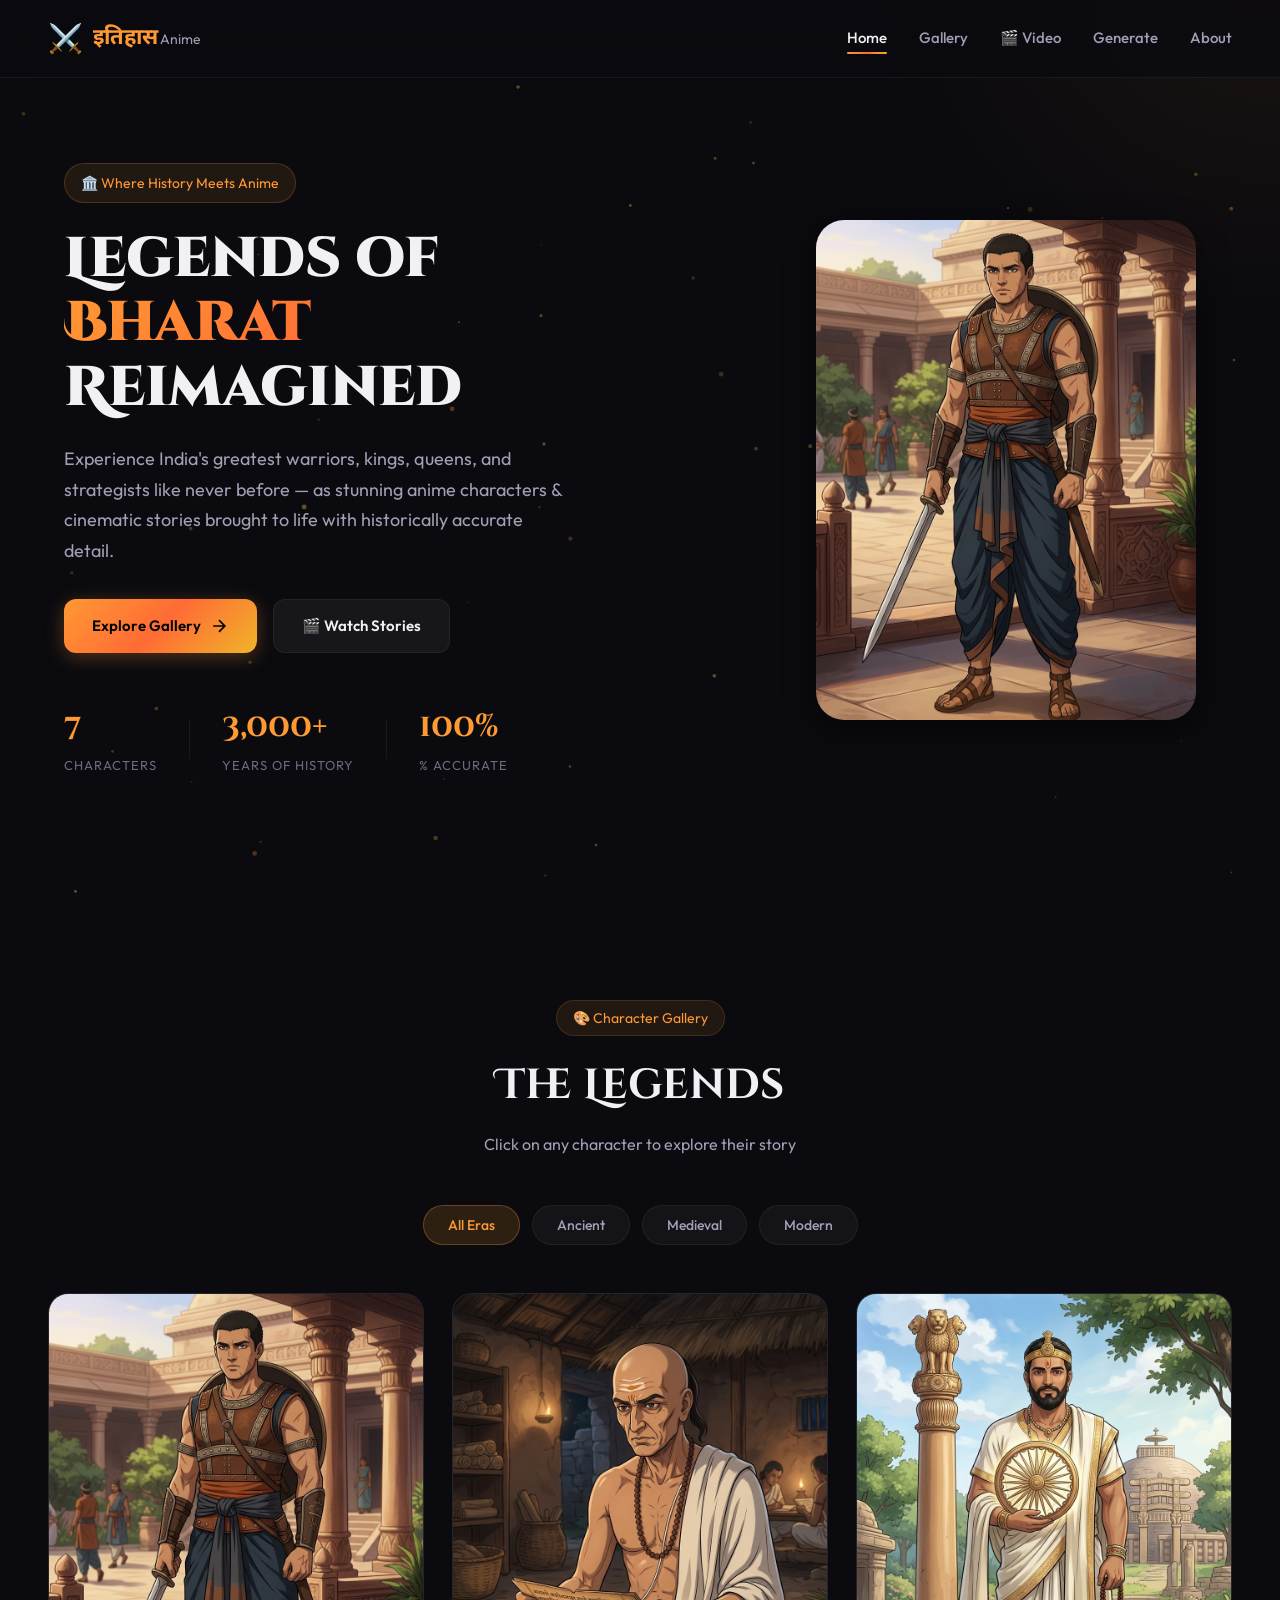
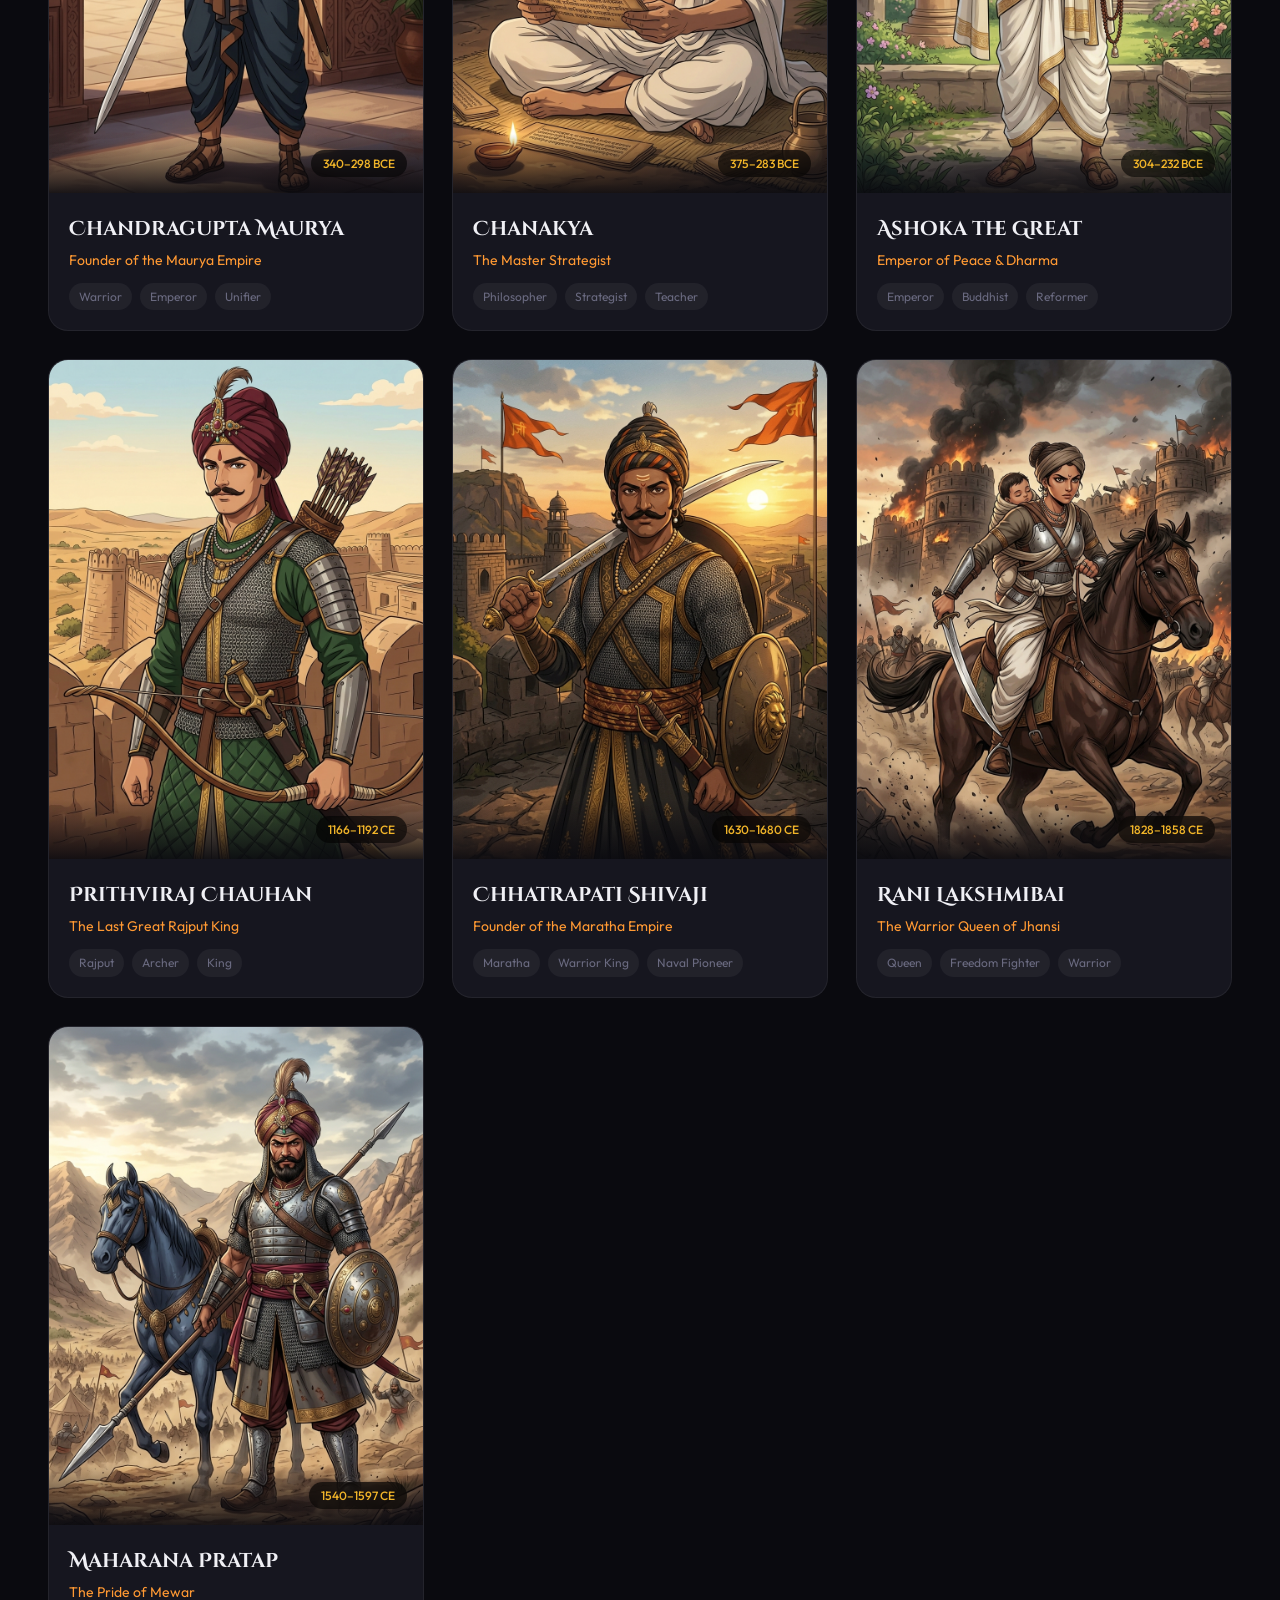
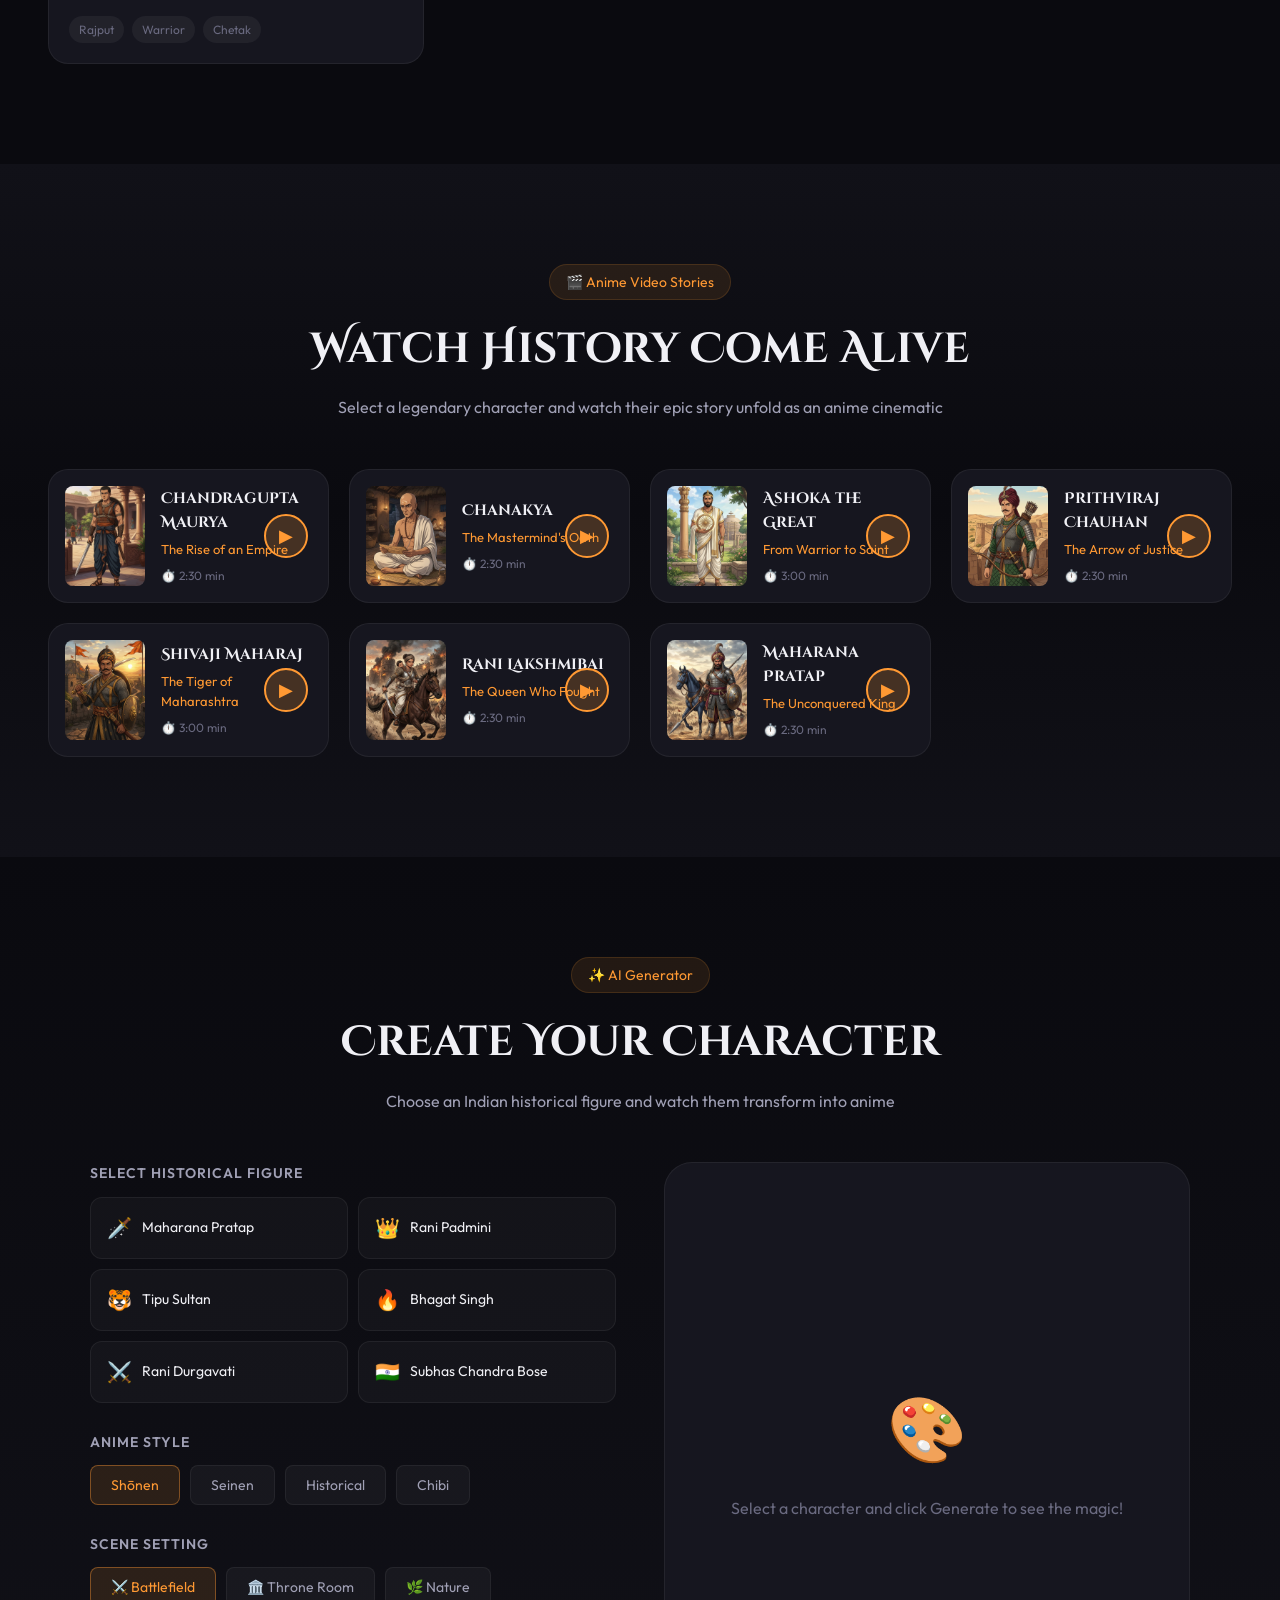
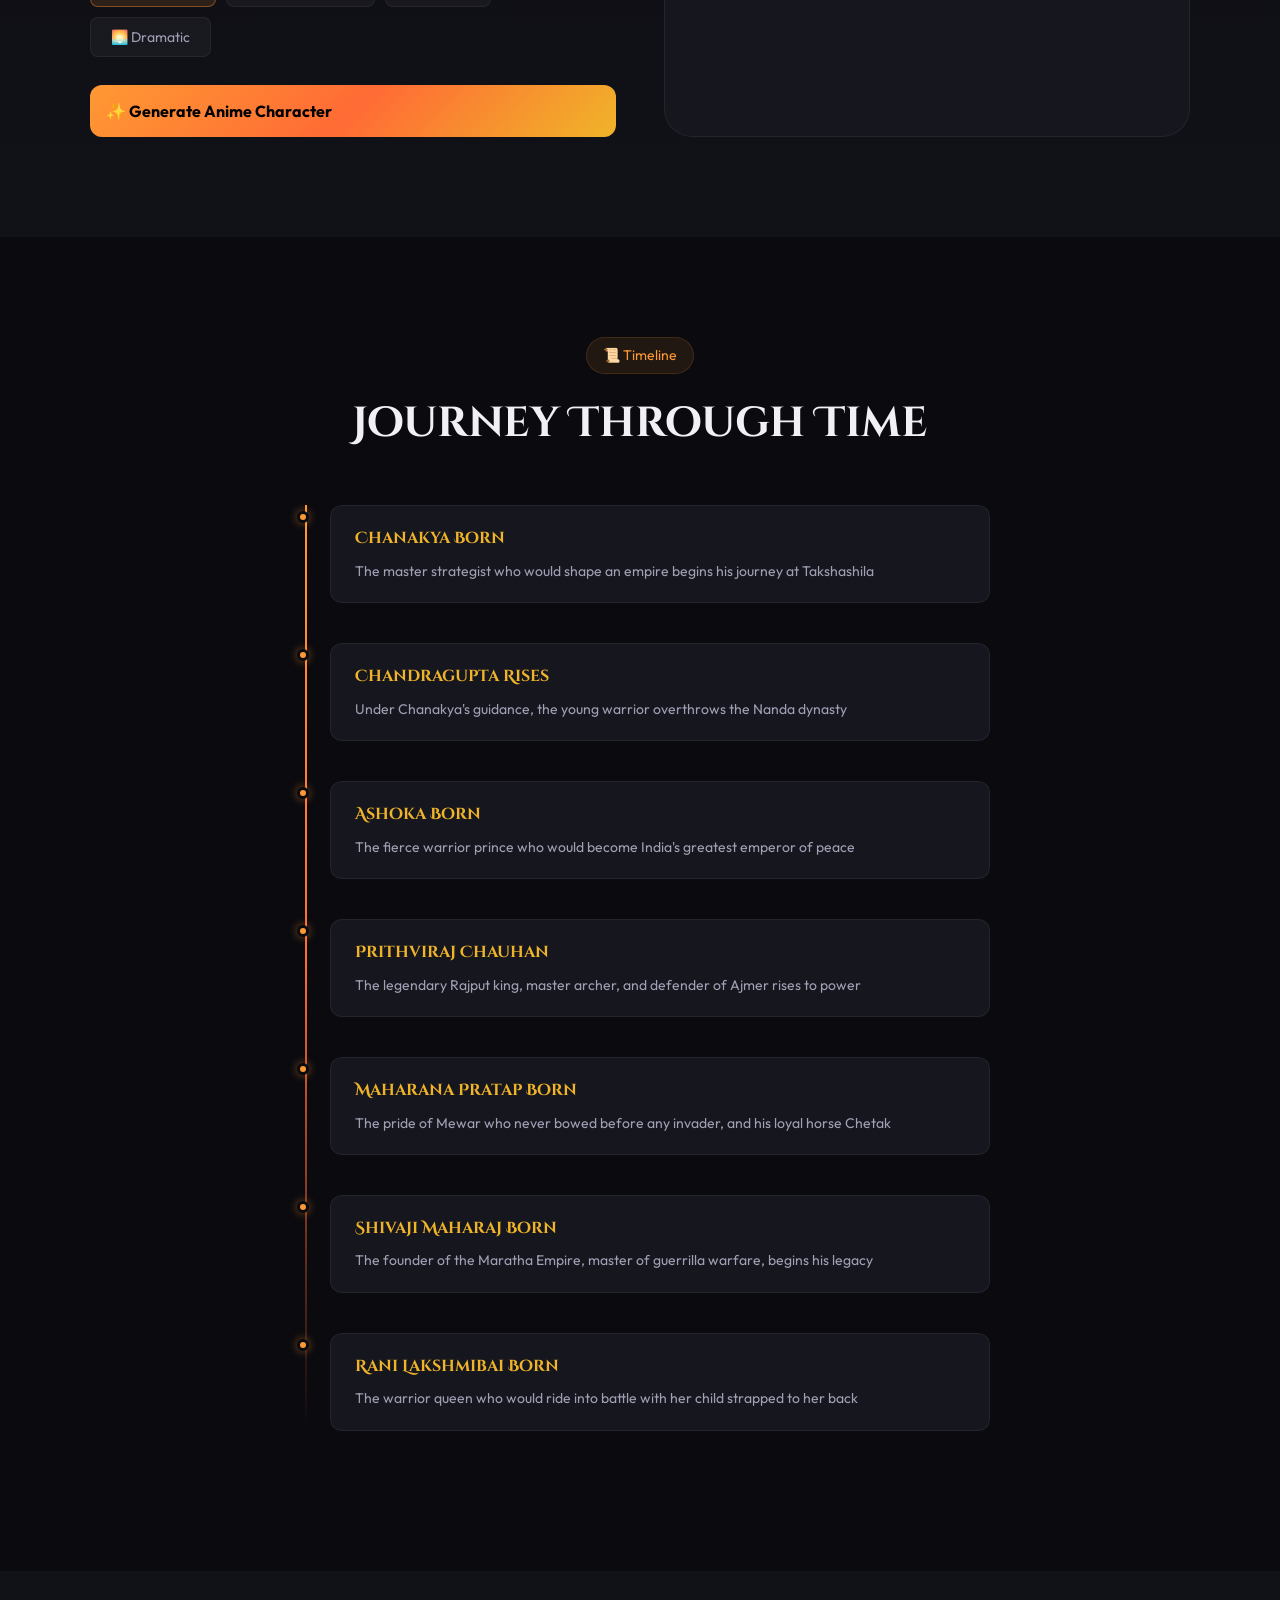
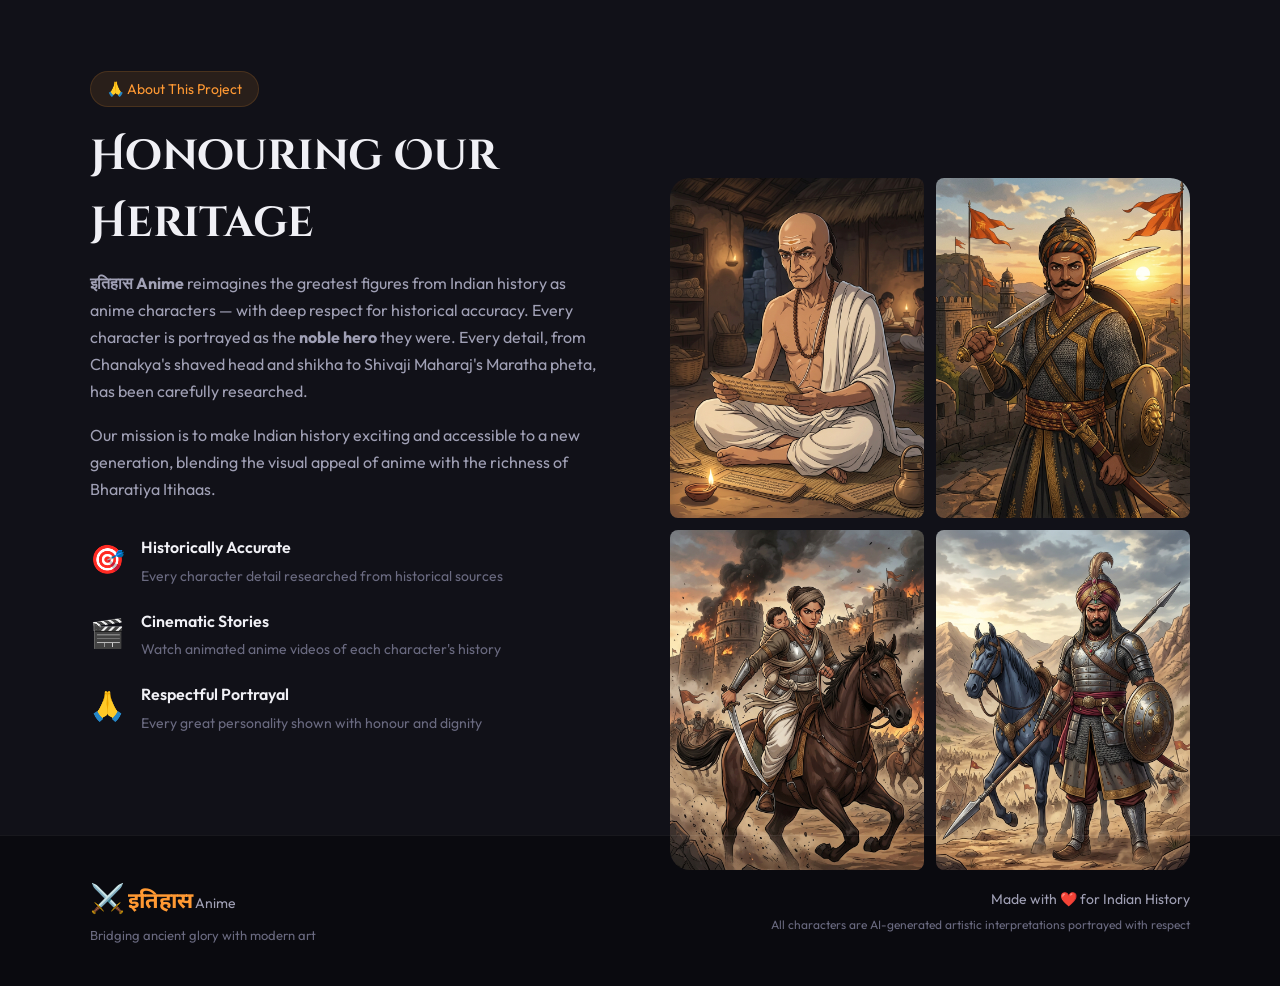
==== index.html @ 7d112cf8 "Initial commit: Itihaas Anime - Indian History Characters in Anime Style with Video Stories" ====
<!DOCTYPE html>
<html lang="en">
<head>
    <meta charset="UTF-8">
    <meta name="viewport" content="width=device-width, initial-scale=1.0">
    <title>इतिहास Anime — Indian History Characters in Anime Style</title>
    <link rel="preconnect" href="https://fonts.googleapis.com">
    <link rel="preconnect" href="https://fonts.gstatic.com" crossorigin>
    <link href="https://fonts.googleapis.com/css2?family=Cinzel+Decorative:wght@400;700;900&family=Outfit:wght@300;400;500;600;700&family=Noto+Sans+Devanagari:wght@400;700&display=swap" rel="stylesheet">
    <link rel="stylesheet" href="styles.css">
</head>
<body>
    <!-- Particle Canvas Background -->
    <canvas id="particles"></canvas>

    <!-- Navigation -->
    <nav class="navbar">
        <div class="nav-brand">
            <span class="brand-icon">⚔️</span>
            <span class="brand-text">इतिहास<span class="brand-sub">Anime</span></span>
        </div>
        <div class="nav-links">
            <a href="#home" class="nav-link active">Home</a>
            <a href="#gallery" class="nav-link">Gallery</a>
            <a href="#video" class="nav-link">🎬 Video</a>
            <a href="#generate" class="nav-link">Generate</a>
            <a href="#about" class="nav-link">About</a>
        </div>
        <button class="nav-toggle" aria-label="Toggle menu">
            <span></span><span></span><span></span>
        </button>
    </nav>

    <!-- Hero Section -->
    <section id="home" class="hero">
        <div class="hero-content">
            <div class="hero-badge">🏛️ Where History Meets Anime</div>
            <h1 class="hero-title">
                <span class="title-line">Legends of</span>
                <span class="title-line gradient-text">Bharat</span>
                <span class="title-line">Reimagined</span>
            </h1>
            <p class="hero-desc">
                Experience India's greatest warriors, kings, queens, and strategists 
                like never before — as stunning anime characters & cinematic stories 
                brought to life with historically accurate detail.
            </p>
            <div class="hero-actions">
                <a href="#gallery" class="btn btn-primary">
                    <span>Explore Gallery</span>
                    <svg width="20" height="20" viewBox="0 0 24 24" fill="none" stroke="currentColor" stroke-width="2"><path d="M5 12h14M12 5l7 7-7 7"/></svg>
                </a>
                <a href="#video" class="btn btn-secondary">
                    <span>🎬 Watch Stories</span>
                </a>
            </div>
            <div class="hero-stats">
                <div class="stat">
                    <span class="stat-num" data-target="7">0</span>
                    <span class="stat-label">Characters</span>
                </div>
                <div class="stat-divider"></div>
                <div class="stat">
                    <span class="stat-num" data-target="3000">0</span>
                    <span class="stat-label">Years of History</span>
                </div>
                <div class="stat-divider"></div>
                <div class="stat">
                    <span class="stat-num" data-target="100">0</span>
                    <span class="stat-label">% Accurate</span>
                </div>
            </div>
        </div>
        <div class="hero-visual">
            <div class="hero-carousel">
                <div class="carousel-track">
                    <img src="images/chandragupta_maurya.jpg" alt="Chandragupta Maurya" class="carousel-img active">
                    <img src="images/rani_lakshmibai.jpg" alt="Rani Lakshmibai" class="carousel-img">
                    <img src="images/shivaji_maharaj.jpg" alt="Shivaji Maharaj" class="carousel-img">
                    <img src="images/maharana_pratap.jpg" alt="Maharana Pratap" class="carousel-img">
                </div>
                <div class="carousel-glow"></div>
            </div>
        </div>
    </section>

    <!-- Gallery Section -->
    <section id="gallery" class="gallery">
        <div class="section-header">
            <span class="section-tag">🎨 Character Gallery</span>
            <h2 class="section-title">The Legends</h2>
            <p class="section-desc">Click on any character to explore their story</p>
        </div>

        <div class="filter-bar">
            <button class="filter-btn active" data-filter="all">All Eras</button>
            <button class="filter-btn" data-filter="ancient">Ancient</button>
            <button class="filter-btn" data-filter="medieval">Medieval</button>
            <button class="filter-btn" data-filter="modern">Modern</button>
        </div>

        <div class="gallery-grid">
            <div class="card" data-era="ancient" data-character="chandragupta">
                <div class="card-image">
                    <img src="images/chandragupta_maurya.jpg" alt="Chandragupta Maurya" loading="lazy">
                    <div class="card-overlay"><span class="card-era-badge">340–298 BCE</span></div>
                </div>
                <div class="card-body">
                    <h3 class="card-name">Chandragupta Maurya</h3>
                    <p class="card-title-role">Founder of the Maurya Empire</p>
                    <div class="card-tags"><span class="tag">Warrior</span><span class="tag">Emperor</span><span class="tag">Unifier</span></div>
                </div>
            </div>

            <div class="card" data-era="ancient" data-character="chanakya">
                <div class="card-image">
                    <img src="images/chanakya.jpg" alt="Chanakya" loading="lazy">
                    <div class="card-overlay"><span class="card-era-badge">375–283 BCE</span></div>
                </div>
                <div class="card-body">
                    <h3 class="card-name">Chanakya</h3>
                    <p class="card-title-role">The Master Strategist</p>
                    <div class="card-tags"><span class="tag">Philosopher</span><span class="tag">Strategist</span><span class="tag">Teacher</span></div>
                </div>
            </div>

            <div class="card" data-era="ancient" data-character="ashoka">
                <div class="card-image">
                    <img src="images/ashoka_the_great.jpg" alt="Ashoka the Great" loading="lazy">
                    <div class="card-overlay"><span class="card-era-badge">304–232 BCE</span></div>
                </div>
                <div class="card-body">
                    <h3 class="card-name">Ashoka the Great</h3>
                    <p class="card-title-role">Emperor of Peace & Dharma</p>
                    <div class="card-tags"><span class="tag">Emperor</span><span class="tag">Buddhist</span><span class="tag">Reformer</span></div>
                </div>
            </div>

            <div class="card" data-era="medieval" data-character="prithviraj">
                <div class="card-image">
                    <img src="images/prithviraj_chauhan.jpg" alt="Prithviraj Chauhan" loading="lazy">
                    <div class="card-overlay"><span class="card-era-badge">1166–1192 CE</span></div>
                </div>
                <div class="card-body">
                    <h3 class="card-name">Prithviraj Chauhan</h3>
                    <p class="card-title-role">The Last Great Rajput King</p>
                    <div class="card-tags"><span class="tag">Rajput</span><span class="tag">Archer</span><span class="tag">King</span></div>
                </div>
            </div>

            <div class="card" data-era="medieval" data-character="shivaji">
                <div class="card-image">
                    <img src="images/shivaji_maharaj.jpg" alt="Shivaji Maharaj" loading="lazy">
                    <div class="card-overlay"><span class="card-era-badge">1630–1680 CE</span></div>
                </div>
                <div class="card-body">
                    <h3 class="card-name">Chhatrapati Shivaji</h3>
                    <p class="card-title-role">Founder of the Maratha Empire</p>
                    <div class="card-tags"><span class="tag">Maratha</span><span class="tag">Warrior King</span><span class="tag">Naval Pioneer</span></div>
                </div>
            </div>

            <div class="card" data-era="modern" data-character="lakshmibai">
                <div class="card-image">
                    <img src="images/rani_lakshmibai.jpg" alt="Rani Lakshmibai" loading="lazy">
                    <div class="card-overlay"><span class="card-era-badge">1828–1858 CE</span></div>
                </div>
                <div class="card-body">
                    <h3 class="card-name">Rani Lakshmibai</h3>
                    <p class="card-title-role">The Warrior Queen of Jhansi</p>
                    <div class="card-tags"><span class="tag">Queen</span><span class="tag">Freedom Fighter</span><span class="tag">Warrior</span></div>
                </div>
            </div>

            <div class="card" data-era="medieval" data-character="maharana_pratap">
                <div class="card-image">
                    <img src="images/maharana_pratap.jpg" alt="Maharana Pratap" loading="lazy">
                    <div class="card-overlay"><span class="card-era-badge">1540–1597 CE</span></div>
                </div>
                <div class="card-body">
                    <h3 class="card-name">Maharana Pratap</h3>
                    <p class="card-title-role">The Pride of Mewar</p>
                    <div class="card-tags"><span class="tag">Rajput</span><span class="tag">Warrior</span><span class="tag">Chetak</span></div>
                </div>
            </div>
        </div>
    </section>

    <!-- Character Detail Modal -->
    <div class="modal" id="characterModal">
        <div class="modal-backdrop"></div>
        <div class="modal-content">
            <button class="modal-close">&times;</button>
            <div class="modal-grid">
                <div class="modal-image"><img id="modalImg" src="" alt=""></div>
                <div class="modal-info">
                    <span class="modal-era" id="modalEra"></span>
                    <h2 class="modal-name" id="modalName"></h2>
                    <p class="modal-role" id="modalRole"></p>
                    <div class="modal-divider"></div>
                    <p class="modal-bio" id="modalBio"></p>
                    <div class="modal-stats-grid" id="modalStats"></div>
                    <div class="modal-quote" id="modalQuote"></div>
                    <button class="btn btn-primary btn-watch-story" style="margin-top:16px;" onclick="playStoryFromModal()">
                        🎬 Watch Anime Story
                    </button>
                </div>
            </div>
        </div>
    </div>

    <!-- ===== ANIME VIDEO STORY SECTION ===== -->
    <section id="video" class="video-section">
        <div class="section-header">
            <span class="section-tag">🎬 Anime Video Stories</span>
            <h2 class="section-title">Watch History Come Alive</h2>
            <p class="section-desc">Select a legendary character and watch their epic story unfold as an anime cinematic</p>
        </div>

        <div class="video-container">
            <!-- Character Selection for Video -->
            <div class="video-selector" id="videoSelector">
                <div class="video-char-grid">
                    <div class="video-char-card" data-video="chandragupta">
                        <img src="images/chandragupta_maurya.jpg" alt="">
                        <div class="video-char-info">
                            <h4>Chandragupta Maurya</h4>
                            <p>The Rise of an Empire</p>
                            <span class="video-duration">⏱️ 2:30 min</span>
                        </div>
                        <div class="play-overlay">▶</div>
                    </div>
                    <div class="video-char-card" data-video="chanakya">
                        <img src="images/chanakya.jpg" alt="">
                        <div class="video-char-info">
                            <h4>Chanakya</h4>
                            <p>The Mastermind's Oath</p>
                            <span class="video-duration">⏱️ 2:30 min</span>
                        </div>
                        <div class="play-overlay">▶</div>
                    </div>
                    <div class="video-char-card" data-video="ashoka">
                        <img src="images/ashoka_the_great.jpg" alt="">
                        <div class="video-char-info">
                            <h4>Ashoka the Great</h4>
                            <p>From Warrior to Saint</p>
                            <span class="video-duration">⏱️ 3:00 min</span>
                        </div>
                        <div class="play-overlay">▶</div>
                    </div>
                    <div class="video-char-card" data-video="prithviraj">
                        <img src="images/prithviraj_chauhan.jpg" alt="">
                        <div class="video-char-info">
                            <h4>Prithviraj Chauhan</h4>
                            <p>The Arrow of Justice</p>
                            <span class="video-duration">⏱️ 2:30 min</span>
                        </div>
                        <div class="play-overlay">▶</div>
                    </div>
                    <div class="video-char-card" data-video="shivaji">
                        <img src="images/shivaji_maharaj.jpg" alt="">
                        <div class="video-char-info">
                            <h4>Shivaji Maharaj</h4>
                            <p>The Tiger of Maharashtra</p>
                            <span class="video-duration">⏱️ 3:00 min</span>
                        </div>
                        <div class="play-overlay">▶</div>
                    </div>
                    <div class="video-char-card" data-video="lakshmibai">
                        <img src="images/rani_lakshmibai.jpg" alt="">
                        <div class="video-char-info">
                            <h4>Rani Lakshmibai</h4>
                            <p>The Queen Who Fought</p>
                            <span class="video-duration">⏱️ 2:30 min</span>
                        </div>
                        <div class="play-overlay">▶</div>
                    </div>
                    <div class="video-char-card" data-video="maharana_pratap">
                        <img src="images/maharana_pratap.jpg" alt="">
                        <div class="video-char-info">
                            <h4>Maharana Pratap</h4>
                            <p>The Unconquered King</p>
                            <span class="video-duration">⏱️ 2:30 min</span>
                        </div>
                        <div class="play-overlay">▶</div>
                    </div>
                </div>
            </div>

            <!-- Cinematic Video Player -->
            <div class="cinema-player" id="cinemaPlayer" style="display:none;">
                <div class="cinema-letterbox top"></div>

                <!-- Main Screen -->
                <div class="cinema-screen" id="cinemaScreen">
                    <div class="cinema-bg" id="cinemaBg"></div>
                    <div class="cinema-particles" id="cinemaParticles"></div>
                    <div class="cinema-overlay" id="cinemaOverlay"></div>

                    <!-- Scenes rendered here dynamically -->
                    <div class="cinema-chapter" id="cinemaChapter"></div>
                    <div class="cinema-title" id="cinemaTitle"></div>
                    <div class="cinema-subtitle" id="cinemaSubtitle"></div>
                    <div class="cinema-narration" id="cinemaNarration"></div>
                    <div class="cinema-character-img" id="cinemaCharImg"></div>
                    <div class="cinema-quote" id="cinemaQuote"></div>
                    <div class="cinema-credit" id="cinemaCredit"></div>
                </div>

                <div class="cinema-letterbox bottom"></div>

                <!-- Controls -->
                <div class="cinema-controls">
                    <button class="cinema-btn" id="cinemaPlayPause" title="Play/Pause">⏸️</button>
                    <div class="cinema-progress">
                        <div class="cinema-progress-bar" id="cinemaProgressBar"></div>
                        <div class="cinema-chapter-dots" id="cinemaChapterDots"></div>
                    </div>
                    <span class="cinema-time" id="cinemaTime">00:00</span>
                    <button class="cinema-btn" id="cinemaFullscreen" title="Fullscreen">⛶</button>
                    <button class="cinema-btn" id="cinemaClose" title="Close">✕</button>
                </div>
            </div>
        </div>
    </section>

    <!-- Generate Section -->
    <section id="generate" class="generate">
        <div class="section-header">
            <span class="section-tag">✨ AI Generator</span>
            <h2 class="section-title">Create Your Character</h2>
            <p class="section-desc">Choose an Indian historical figure and watch them transform into anime</p>
        </div>

        <div class="generator-container">
            <div class="generator-form">
                <div class="form-group">
                    <label class="form-label">Select Historical Figure</label>
                    <div class="character-select" id="characterSelect">
                        <div class="select-option" data-value="maharana_pratap">
                            <span class="option-icon">🗡️</span><span>Maharana Pratap</span>
                        </div>
                        <div class="select-option" data-value="rani_padmini">
                            <span class="option-icon">👑</span><span>Rani Padmini</span>
                        </div>
                        <div class="select-option" data-value="tipu_sultan">
                            <span class="option-icon">🐯</span><span>Tipu Sultan</span>
                        </div>
                        <div class="select-option" data-value="bhagat_singh">
                            <span class="option-icon">🔥</span><span>Bhagat Singh</span>
                        </div>
                        <div class="select-option" data-value="rani_durgavati">
                            <span class="option-icon">⚔️</span><span>Rani Durgavati</span>
                        </div>
                        <div class="select-option" data-value="subhas_bose">
                            <span class="option-icon">🇮🇳</span><span>Subhas Chandra Bose</span>
                        </div>
                    </div>
                </div>
                <div class="form-group">
                    <label class="form-label">Anime Style</label>
                    <div class="style-select">
                        <button class="style-btn active" data-style="shonen">Shōnen</button>
                        <button class="style-btn" data-style="seinen">Seinen</button>
                        <button class="style-btn" data-style="historical">Historical</button>
                        <button class="style-btn" data-style="chibi">Chibi</button>
                    </div>
                </div>
                <div class="form-group">
                    <label class="form-label">Scene Setting</label>
                    <div class="style-select">
                        <button class="scene-btn active" data-scene="battlefield">⚔️ Battlefield</button>
                        <button class="scene-btn" data-scene="throne">🏛️ Throne Room</button>
                        <button class="scene-btn" data-scene="nature">🌿 Nature</button>
                        <button class="scene-btn" data-scene="dramatic">🌅 Dramatic</button>
                    </div>
                </div>
                <button class="btn btn-generate" id="generateBtn">
                    <span class="btn-text">✨ Generate Anime Character</span>
                    <span class="btn-loading" style="display:none;"><span class="spinner"></span>Generating...</span>
                </button>
            </div>
            <div class="generator-preview" id="generatorPreview">
                <div class="preview-placeholder">
                    <div class="placeholder-icon">🎨</div>
                    <p>Select a character and click Generate to see the magic!</p>
                </div>
                <div class="preview-result" style="display:none;">
                    <img id="previewImg" src="" alt="">
                    <div class="preview-info"><h3 id="previewName"></h3><p id="previewDesc"></p></div>
                </div>
            </div>
        </div>
    </section>

    <!-- Timeline Section -->
    <section class="timeline-section">
        <div class="section-header">
            <span class="section-tag">📜 Timeline</span>
            <h2 class="section-title">Journey Through Time</h2>
        </div>
        <div class="timeline">
            <div class="timeline-item" data-year="375 BCE"><div class="timeline-dot"></div><div class="timeline-content"><h4>Chanakya Born</h4><p>The master strategist who would shape an empire begins his journey at Takshashila</p></div></div>
            <div class="timeline-item" data-year="340 BCE"><div class="timeline-dot"></div><div class="timeline-content"><h4>Chandragupta Rises</h4><p>Under Chanakya's guidance, the young warrior overthrows the Nanda dynasty</p></div></div>
            <div class="timeline-item" data-year="304 BCE"><div class="timeline-dot"></div><div class="timeline-content"><h4>Ashoka Born</h4><p>The fierce warrior prince who would become India's greatest emperor of peace</p></div></div>
            <div class="timeline-item" data-year="1166 CE"><div class="timeline-dot"></div><div class="timeline-content"><h4>Prithviraj Chauhan</h4><p>The legendary Rajput king, master archer, and defender of Ajmer rises to power</p></div></div>
            <div class="timeline-item" data-year="1540 CE"><div class="timeline-dot"></div><div class="timeline-content"><h4>Maharana Pratap Born</h4><p>The pride of Mewar who never bowed before any invader, and his loyal horse Chetak</p></div></div>
            <div class="timeline-item" data-year="1630 CE"><div class="timeline-dot"></div><div class="timeline-content"><h4>Shivaji Maharaj Born</h4><p>The founder of the Maratha Empire, master of guerrilla warfare, begins his legacy</p></div></div>
            <div class="timeline-item" data-year="1828 CE"><div class="timeline-dot"></div><div class="timeline-content"><h4>Rani Lakshmibai Born</h4><p>The warrior queen who would ride into battle with her child strapped to her back</p></div></div>
        </div>
    </section>

    <!-- About Section -->
    <section id="about" class="about">
        <div class="about-content">
            <div class="about-text">
                <span class="section-tag">🙏 About This Project</span>
                <h2 class="section-title">Honouring Our Heritage</h2>
                <p><strong>इतिहास Anime</strong> reimagines the greatest figures from Indian history as anime characters — with deep respect for historical accuracy. Every character is portrayed as the <strong>noble hero</strong> they were. Every detail, from Chanakya's shaved head and shikha to Shivaji Maharaj's Maratha pheta, has been carefully researched.</p>
                <p>Our mission is to make Indian history exciting and accessible to a new generation, blending the visual appeal of anime with the richness of Bharatiya Itihaas.</p>
                <div class="about-features">
                    <div class="feature"><span class="feature-icon">🎯</span><div><h4>Historically Accurate</h4><p>Every character detail researched from historical sources</p></div></div>
                    <div class="feature"><span class="feature-icon">🎬</span><div><h4>Cinematic Stories</h4><p>Watch animated anime videos of each character's history</p></div></div>
                    <div class="feature"><span class="feature-icon">🙏</span><div><h4>Respectful Portrayal</h4><p>Every great personality shown with honour and dignity</p></div></div>
                </div>
            </div>
            <div class="about-visual">
                <div class="mosaic">
                    <img src="images/chanakya.jpg" alt="" class="mosaic-img m1">
                    <img src="images/shivaji_maharaj.jpg" alt="" class="mosaic-img m2">
                    <img src="images/rani_lakshmibai.jpg" alt="" class="mosaic-img m3">
                    <img src="images/maharana_pratap.jpg" alt="" class="mosaic-img m4">
                </div>
            </div>
        </div>
    </section>

    <!-- Footer -->
    <footer class="footer">
        <div class="footer-content">
            <div class="footer-brand">
                <span class="brand-icon">⚔️</span>
                <span class="brand-text">इतिहास<span class="brand-sub">Anime</span></span>
                <p>Bridging ancient glory with modern art</p>
            </div>
            <div class="footer-text">
                <p>Made with ❤️ for Indian History</p>
                <p class="footer-sub">All characters are AI-generated artistic interpretations portrayed with respect</p>
            </div>
        </div>
    </footer>

    <script src="script.js"></script>
</body>
</html>
---- styles.css ----
/* ===== CSS Variables & Reset ===== */
:root {
    --bg-primary: #0a0a0f;
    --bg-secondary: #111118;
    --bg-card: #16161f;
    --bg-card-hover: #1c1c28;
    --text-primary: #f0f0f5;
    --text-secondary: #a0a0b5;
    --text-muted: #6a6a80;
    --accent-gold: #f0b429;
    --accent-orange: #ff6b35;
    --accent-saffron: #ff9933;
    --accent-green: #138808;
    --accent-blue: #4f46e5;
    --accent-purple: #7c3aed;
    --gradient-primary: linear-gradient(135deg, #ff9933, #ff6b35, #f0b429);
    --gradient-hero: linear-gradient(135deg, #ff993320, #ff6b3510, transparent);
    --gradient-card: linear-gradient(180deg, transparent 0%, rgba(10,10,15,0.9) 100%);
    --border-subtle: rgba(255,255,255,0.06);
    --shadow-card: 0 8px 32px rgba(0,0,0,0.4);
    --shadow-glow: 0 0 60px rgba(255,153,51,0.15);
    --radius-sm: 8px;
    --radius-md: 12px;
    --radius-lg: 20px;
    --radius-xl: 28px;
    --font-display: 'Cinzel Decorative', serif;
    --font-body: 'Outfit', sans-serif;
    --font-hindi: 'Noto Sans Devanagari', sans-serif;
}

*, *::before, *::after { margin: 0; padding: 0; box-sizing: border-box; }
html { scroll-behavior: smooth; scroll-padding-top: 80px; }
body { font-family: var(--font-body); background: var(--bg-primary); color: var(--text-primary); overflow-x: hidden; line-height: 1.6; }

/* ===== Particle Background ===== */
#particles { position: fixed; top: 0; left: 0; width: 100%; height: 100%; z-index: 0; pointer-events: none; }

/* ===== Navbar ===== */
.navbar { position: fixed; top: 0; left: 0; right: 0; z-index: 1000; display: flex; align-items: center; justify-content: space-between; padding: 16px 48px; background: rgba(10,10,15,0.8); backdrop-filter: blur(20px); border-bottom: 1px solid var(--border-subtle); transition: all 0.3s ease; }
.navbar.scrolled { padding: 10px 48px; background: rgba(10,10,15,0.95); }
.nav-brand { display: flex; align-items: center; gap: 10px; }
.brand-icon { font-size: 28px; }
.brand-text { font-family: var(--font-hindi); font-size: 22px; font-weight: 700; color: var(--accent-saffron); }
.brand-sub { font-family: var(--font-body); font-size: 14px; font-weight: 400; color: var(--text-secondary); margin-left: 2px; }
.nav-links { display: flex; gap: 32px; }
.nav-link { text-decoration: none; color: var(--text-secondary); font-weight: 500; font-size: 15px; position: relative; transition: color 0.3s; }
.nav-link::after { content: ''; position: absolute; bottom: -4px; left: 0; width: 0; height: 2px; background: var(--gradient-primary); transition: width 0.3s ease; border-radius: 2px; }
.nav-link:hover, .nav-link.active { color: var(--text-primary); }
.nav-link:hover::after, .nav-link.active::after { width: 100%; }
.nav-toggle { display: none; flex-direction: column; gap: 5px; background: none; border: none; cursor: pointer; padding: 4px; }
.nav-toggle span { display: block; width: 24px; height: 2px; background: var(--text-primary); transition: all 0.3s; border-radius: 2px; }

/* ===== Hero Section ===== */
.hero { position: relative; z-index: 1; min-height: 100vh; display: flex; align-items: center; justify-content: space-between; padding: 120px 64px 80px; gap: 60px; overflow: hidden; }
.hero::before { content: ''; position: absolute; top: -50%; right: -30%; width: 800px; height: 800px; background: radial-gradient(circle, rgba(255,153,51,0.08) 0%, transparent 70%); pointer-events: none; }
.hero-content { flex: 1; max-width: 600px; }
.hero-badge { display: inline-flex; align-items: center; gap: 8px; padding: 8px 16px; background: rgba(255,153,51,0.1); border: 1px solid rgba(255,153,51,0.2); border-radius: 100px; font-size: 14px; color: var(--accent-saffron); margin-bottom: 24px; animation: fadeInUp 0.8s ease; }
.hero-title { font-family: var(--font-display); font-size: 56px; font-weight: 900; line-height: 1.15; margin-bottom: 24px; }
.title-line { display: block; animation: fadeInUp 0.8s ease backwards; }
.title-line:nth-child(1) { animation-delay: 0.2s; }
.title-line:nth-child(2) { animation-delay: 0.4s; }
.title-line:nth-child(3) { animation-delay: 0.6s; }
.gradient-text { background: var(--gradient-primary); -webkit-background-clip: text; -webkit-text-fill-color: transparent; background-clip: text; }
.hero-desc { font-size: 18px; color: var(--text-secondary); line-height: 1.7; margin-bottom: 32px; max-width: 500px; animation: fadeInUp 0.8s ease 0.8s backwards; }
.hero-actions { display: flex; gap: 16px; margin-bottom: 48px; animation: fadeInUp 0.8s ease 1s backwards; }

.btn { display: inline-flex; align-items: center; gap: 8px; padding: 14px 28px; font-family: var(--font-body); font-size: 15px; font-weight: 600; border-radius: var(--radius-md); text-decoration: none; cursor: pointer; border: none; transition: all 0.3s ease; }
.btn-primary { background: var(--gradient-primary); color: #000; box-shadow: 0 4px 20px rgba(255,153,51,0.3); }
.btn-primary:hover { transform: translateY(-2px); box-shadow: 0 8px 30px rgba(255,153,51,0.4); }
.btn-secondary { background: rgba(255,255,255,0.05); color: var(--text-primary); border: 1px solid var(--border-subtle); }
.btn-secondary:hover { background: rgba(255,255,255,0.1); border-color: rgba(255,153,51,0.3); }

.hero-stats { display: flex; align-items: center; gap: 32px; animation: fadeInUp 0.8s ease 1.2s backwards; }
.stat-num { display: block; font-size: 32px; font-weight: 700; color: var(--accent-saffron); font-family: var(--font-display); }
.stat-label { font-size: 13px; color: var(--text-muted); text-transform: uppercase; letter-spacing: 1px; }
.stat-divider { width: 1px; height: 40px; background: var(--border-subtle); }

.hero-visual { flex: 0 0 400px; animation: fadeIn 1s ease 0.5s backwards; }
.hero-carousel { position: relative; width: 380px; height: 500px; border-radius: var(--radius-xl); overflow: hidden; box-shadow: var(--shadow-card); }
.carousel-track { position: relative; width: 100%; height: 100%; }
.carousel-img { position: absolute; top: 0; left: 0; width: 100%; height: 100%; object-fit: cover; opacity: 0; transition: opacity 1s ease; }
.carousel-img.active { opacity: 1; }
.carousel-glow { position: absolute; bottom: -60px; left: 50%; transform: translateX(-50%); width: 300px; height: 120px; background: radial-gradient(ellipse, rgba(255,153,51,0.2), transparent 70%); pointer-events: none; }

/* ===== Gallery ===== */
.gallery { position: relative; z-index: 1; padding: 100px 48px; }
.section-header { text-align: center; margin-bottom: 48px; }
.section-tag { display: inline-block; padding: 6px 16px; background: rgba(255,153,51,0.1); border: 1px solid rgba(255,153,51,0.15); border-radius: 100px; font-size: 14px; color: var(--accent-saffron); margin-bottom: 16px; }
.section-title { font-family: var(--font-display); font-size: 42px; font-weight: 700; margin-bottom: 12px; }
.section-desc { font-size: 16px; color: var(--text-secondary); }

.filter-bar { display: flex; justify-content: center; gap: 12px; margin-bottom: 48px; flex-wrap: wrap; }
.filter-btn { padding: 10px 24px; background: rgba(255,255,255,0.04); border: 1px solid var(--border-subtle); border-radius: 100px; color: var(--text-secondary); font-family: var(--font-body); font-size: 14px; font-weight: 500; cursor: pointer; transition: all 0.3s; }
.filter-btn:hover, .filter-btn.active { background: rgba(255,153,51,0.15); border-color: rgba(255,153,51,0.3); color: var(--accent-saffron); }

.gallery-grid { display: grid; grid-template-columns: repeat(auto-fill, minmax(320px, 1fr)); gap: 28px; max-width: 1200px; margin: 0 auto; }
.card { background: var(--bg-card); border-radius: var(--radius-lg); overflow: hidden; border: 1px solid var(--border-subtle); cursor: pointer; transition: all 0.4s cubic-bezier(0.25,0.46,0.45,0.94); }
.card.hidden { opacity: 0; transform: scale(0.8); pointer-events: none; position: absolute; }
.card:hover { transform: translateY(-8px); border-color: rgba(255,153,51,0.3); box-shadow: var(--shadow-glow); }
.card-image { position: relative; width: 100%; aspect-ratio: 3/4; overflow: hidden; }
.card-image img { width: 100%; height: 100%; object-fit: cover; transition: transform 0.6s ease; }
.card:hover .card-image img { transform: scale(1.05); }
.card-overlay { position: absolute; bottom: 0; left: 0; right: 0; padding: 16px; background: var(--gradient-card); display: flex; justify-content: flex-end; }
.card-era-badge { padding: 4px 12px; background: rgba(0,0,0,0.6); backdrop-filter: blur(10px); border-radius: 100px; font-size: 12px; color: var(--accent-gold); font-weight: 500; }
.card-body { padding: 20px; }
.card-name { font-family: var(--font-display); font-size: 20px; font-weight: 700; margin-bottom: 4px; }
.card-title-role { font-size: 14px; color: var(--accent-saffron); margin-bottom: 12px; }
.card-tags { display: flex; gap: 8px; flex-wrap: wrap; }
.tag { padding: 4px 10px; background: rgba(255,255,255,0.05); border-radius: 100px; font-size: 12px; color: var(--text-muted); }

/* ===== Modal ===== */
.modal { position: fixed; top: 0; left: 0; width: 100%; height: 100%; z-index: 2000; display: flex; align-items: center; justify-content: center; opacity: 0; pointer-events: none; transition: opacity 0.3s; }
.modal.active { opacity: 1; pointer-events: all; }
.modal-backdrop { position: absolute; top: 0; left: 0; width: 100%; height: 100%; background: rgba(0,0,0,0.85); backdrop-filter: blur(10px); }
.modal-content { position: relative; width: 90%; max-width: 900px; max-height: 85vh; background: var(--bg-secondary); border-radius: var(--radius-xl); border: 1px solid var(--border-subtle); overflow: auto; transform: scale(0.9) translateY(20px); transition: transform 0.4s cubic-bezier(0.34,1.56,0.64,1); }
.modal.active .modal-content { transform: scale(1) translateY(0); }
.modal-close { position: absolute; top: 16px; right: 16px; z-index: 10; width: 40px; height: 40px; background: rgba(0,0,0,0.5); backdrop-filter: blur(10px); border: 1px solid var(--border-subtle); border-radius: 50%; color: var(--text-primary); font-size: 24px; cursor: pointer; display: flex; align-items: center; justify-content: center; transition: all 0.2s; }
.modal-close:hover { background: rgba(255,100,50,0.3); }
.modal-grid { display: grid; grid-template-columns: 1fr 1fr; }
.modal-image img { width: 100%; height: 100%; object-fit: cover; }
.modal-info { padding: 40px; }
.modal-era { display: inline-block; padding: 4px 14px; background: rgba(255,153,51,0.15); border-radius: 100px; font-size: 13px; color: var(--accent-saffron); margin-bottom: 16px; }
.modal-name { font-family: var(--font-display); font-size: 28px; margin-bottom: 4px; }
.modal-role { font-size: 16px; color: var(--accent-gold); margin-bottom: 16px; }
.modal-divider { width: 60px; height: 3px; background: var(--gradient-primary); border-radius: 3px; margin-bottom: 16px; }
.modal-bio { font-size: 15px; color: var(--text-secondary); line-height: 1.7; margin-bottom: 24px; }
.modal-stats-grid { display: grid; grid-template-columns: 1fr 1fr; gap: 12px; margin-bottom: 24px; }
.modal-stat { padding: 12px; background: rgba(255,255,255,0.03); border-radius: var(--radius-sm); border: 1px solid var(--border-subtle); }
.modal-stat-label { display: block; font-size: 11px; color: var(--text-muted); text-transform: uppercase; letter-spacing: 1px; margin-bottom: 4px; }
.modal-stat-value { font-size: 14px; font-weight: 600; color: var(--text-primary); }
.modal-quote { padding: 16px; border-left: 3px solid var(--accent-saffron); background: rgba(255,153,51,0.05); border-radius: 0 var(--radius-sm) var(--radius-sm) 0; font-style: italic; color: var(--text-secondary); font-size: 14px; }

/* ===== VIDEO SECTION ===== */
.video-section { position: relative; z-index: 1; padding: 100px 48px; background: linear-gradient(180deg, var(--bg-secondary) 0%, var(--bg-primary) 50%, var(--bg-secondary) 100%); }

.video-char-grid { display: grid; grid-template-columns: repeat(auto-fill, minmax(280px, 1fr)); gap: 20px; max-width: 1200px; margin: 0 auto; }
.video-char-card { position: relative; display: flex; gap: 16px; padding: 16px; background: var(--bg-card); border: 1px solid var(--border-subtle); border-radius: var(--radius-lg); cursor: pointer; transition: all 0.3s; overflow: hidden; }
.video-char-card:hover { border-color: rgba(255,153,51,0.4); transform: translateY(-4px); box-shadow: 0 8px 30px rgba(255,153,51,0.15); }
.video-char-card img { width: 80px; height: 100px; object-fit: cover; border-radius: var(--radius-sm); flex-shrink: 0; }
.video-char-info { flex: 1; display: flex; flex-direction: column; justify-content: center; }
.video-char-info h4 { font-family: var(--font-display); font-size: 15px; margin-bottom: 4px; }
.video-char-info p { font-size: 13px; color: var(--accent-saffron); margin-bottom: 6px; }
.video-duration { font-size: 12px; color: var(--text-muted); }
.play-overlay { position: absolute; top: 50%; right: 20px; transform: translateY(-50%); width: 44px; height: 44px; background: rgba(255,153,51,0.2); border: 2px solid var(--accent-saffron); border-radius: 50%; display: flex; align-items: center; justify-content: center; font-size: 18px; color: var(--accent-saffron); transition: all 0.3s; }
.video-char-card:hover .play-overlay { background: var(--accent-saffron); color: #000; transform: translateY(-50%) scale(1.1); }

/* ===== Cinema Player ===== */
.cinema-player { position: fixed; top: 0; left: 0; width: 100%; height: 100%; z-index: 3000; background: #000; animation: fadeIn 0.5s ease; }
.cinema-letterbox { width: 100%; height: 8%; background: #000; position: absolute; z-index: 10; }
.cinema-letterbox.top { top: 0; }
.cinema-letterbox.bottom { bottom: 60px; }

.cinema-screen { position: absolute; top: 0; left: 0; width: 100%; height: calc(100% - 60px); overflow: hidden; display: flex; align-items: center; justify-content: center; }
.cinema-bg { position: absolute; top: 0; left: 0; width: 100%; height: 100%; background-size: cover; background-position: center; filter: blur(20px) brightness(0.3); transform: scale(1.2); transition: background-image 1s ease; }
.cinema-particles { position: absolute; top: 0; left: 0; width: 100%; height: 100%; pointer-events: none; }
.cinema-overlay { position: absolute; top: 0; left: 0; width: 100%; height: 100%; background: rgba(0,0,0,0.4); }

.cinema-chapter { position: absolute; top: 12%; left: 0; width: 100%; text-align: center; font-size: 14px; letter-spacing: 6px; text-transform: uppercase; color: var(--accent-saffron); opacity: 0; transition: opacity 0.8s; z-index: 5; }
.cinema-title { position: absolute; top: 50%; left: 50%; transform: translate(-50%, -50%); text-align: center; font-family: var(--font-display); font-size: 52px; font-weight: 900; color: #fff; text-shadow: 0 4px 30px rgba(255,153,51,0.5); opacity: 0; transition: opacity 1s, transform 1s; z-index: 5; }
.cinema-subtitle { position: absolute; top: calc(50% + 45px); left: 50%; transform: translateX(-50%); text-align: center; font-size: 20px; color: var(--accent-gold); opacity: 0; transition: opacity 0.8s; z-index: 5; }
.cinema-narration { position: absolute; bottom: 15%; left: 50%; transform: translateX(-50%); width: 70%; max-width: 800px; text-align: center; font-size: 22px; line-height: 1.8; color: #fff; text-shadow: 0 2px 10px rgba(0,0,0,0.8); opacity: 0; transition: opacity 0.6s; z-index: 5; }
.cinema-character-img { position: absolute; top: 50%; left: 50%; transform: translate(-50%, -50%) scale(1); width: 350px; height: 470px; border-radius: var(--radius-xl); overflow: hidden; box-shadow: 0 0 80px rgba(255,153,51,0.3); opacity: 0; transition: opacity 1s, transform 8s ease-out; z-index: 5; }
.cinema-character-img img { width: 100%; height: 100%; object-fit: cover; }
.cinema-character-img.ken-burns { transform: translate(-50%, -50%) scale(1.1); }
.cinema-quote { position: absolute; bottom: 20%; left: 50%; transform: translateX(-50%); width: 60%; text-align: center; font-size: 20px; font-style: italic; color: var(--accent-gold); text-shadow: 0 2px 10px rgba(0,0,0,0.5); opacity: 0; transition: opacity 0.8s; z-index: 5; padding: 20px; border-top: 2px solid rgba(255,153,51,0.3); border-bottom: 2px solid rgba(255,153,51,0.3); }
.cinema-credit { position: absolute; bottom: 15%; left: 50%; transform: translateX(-50%); text-align: center; font-family: var(--font-display); font-size: 16px; color: var(--text-muted); opacity: 0; transition: opacity 0.8s; z-index: 5; }

/* Cinema Controls */
.cinema-controls { position: absolute; bottom: 0; left: 0; width: 100%; height: 60px; background: rgba(0,0,0,0.9); display: flex; align-items: center; gap: 16px; padding: 0 24px; z-index: 20; }
.cinema-btn { background: none; border: none; color: #fff; font-size: 20px; cursor: pointer; padding: 8px; transition: color 0.2s; }
.cinema-btn:hover { color: var(--accent-saffron); }
.cinema-progress { flex: 1; height: 4px; background: rgba(255,255,255,0.15); border-radius: 4px; position: relative; cursor: pointer; }
.cinema-progress-bar { height: 100%; background: var(--gradient-primary); border-radius: 4px; width: 0%; transition: width 0.3s linear; }
.cinema-chapter-dots { position: absolute; top: -3px; width: 100%; height: 10px; }
.cinema-time { font-size: 14px; color: var(--text-muted); font-variant-numeric: tabular-nums; min-width: 45px; }

/* ===== Generate Section ===== */
.generate { position: relative; z-index: 1; padding: 100px 48px; background: linear-gradient(180deg, var(--bg-primary), var(--bg-secondary)); }
.generator-container { display: grid; grid-template-columns: 1fr 1fr; gap: 48px; max-width: 1100px; margin: 0 auto; }
.generator-form { display: flex; flex-direction: column; gap: 28px; }
.form-label { display: block; font-size: 14px; font-weight: 600; color: var(--text-secondary); text-transform: uppercase; letter-spacing: 1px; margin-bottom: 12px; }
.character-select { display: grid; grid-template-columns: 1fr 1fr; gap: 10px; }
.select-option { display: flex; align-items: center; gap: 10px; padding: 14px 16px; background: rgba(255,255,255,0.03); border: 1px solid var(--border-subtle); border-radius: var(--radius-md); cursor: pointer; transition: all 0.3s; font-size: 14px; }
.select-option:hover, .select-option.selected { background: rgba(255,153,51,0.1); border-color: var(--accent-saffron); color: var(--accent-saffron); }
.option-icon { font-size: 20px; }
.style-select { display: flex; gap: 10px; flex-wrap: wrap; }
.style-btn, .scene-btn { padding: 10px 20px; background: rgba(255,255,255,0.04); border: 1px solid var(--border-subtle); border-radius: var(--radius-sm); color: var(--text-secondary); font-family: var(--font-body); font-size: 14px; cursor: pointer; transition: all 0.3s; }
.style-btn:hover, .style-btn.active, .scene-btn:hover, .scene-btn.active { background: rgba(255,153,51,0.12); border-color: rgba(255,153,51,0.4); color: var(--accent-saffron); }
.btn-generate { width: 100%; padding: 16px; background: var(--gradient-primary); color: #000; font-size: 16px; font-weight: 700; border-radius: var(--radius-md); border: none; cursor: pointer; transition: all 0.3s; position: relative; overflow: hidden; }
.btn-generate::before { content: ''; position: absolute; top: 0; left: -100%; width: 100%; height: 100%; background: linear-gradient(90deg, transparent, rgba(255,255,255,0.2), transparent); transition: left 0.6s; }
.btn-generate:hover::before { left: 100%; }
.btn-generate:hover { transform: translateY(-2px); box-shadow: 0 8px 30px rgba(255,153,51,0.4); }
.spinner { display: inline-block; width: 18px; height: 18px; border: 2px solid transparent; border-top: 2px solid #000; border-radius: 50%; animation: spin 0.8s linear infinite; vertical-align: middle; margin-right: 8px; }
.generator-preview { background: var(--bg-card); border-radius: var(--radius-xl); border: 1px solid var(--border-subtle); overflow: hidden; display: flex; align-items: center; justify-content: center; min-height: 500px; }
.preview-placeholder { text-align: center; color: var(--text-muted); padding: 40px; }
.placeholder-icon { font-size: 64px; margin-bottom: 16px; animation: float 3s ease-in-out infinite; }
.preview-result { width: 100%; height: 100%; position: relative; }
.preview-result img { width: 100%; height: 100%; object-fit: cover; }
.preview-info { position: absolute; bottom: 0; left: 0; right: 0; padding: 24px; background: linear-gradient(transparent, rgba(0,0,0,0.9)); }
.preview-info h3 { font-family: var(--font-display); font-size: 22px; margin-bottom: 4px; }
.preview-info p { font-size: 14px; color: var(--text-secondary); }

/* ===== Timeline ===== */
.timeline-section { position: relative; z-index: 1; padding: 100px 48px; }
.timeline { max-width: 700px; margin: 0 auto; position: relative; padding-left: 40px; }
.timeline::before { content: ''; position: absolute; left: 15px; top: 0; width: 2px; height: 100%; background: linear-gradient(to bottom, var(--accent-saffron), var(--accent-orange), transparent); }
.timeline-item { position: relative; margin-bottom: 40px; opacity: 0; transform: translateX(-20px); transition: all 0.6s ease; }
.timeline-item.visible { opacity: 1; transform: translateX(0); }
.timeline-dot { position: absolute; left: -33px; top: 6px; width: 12px; height: 12px; background: var(--accent-saffron); border-radius: 50%; border: 3px solid var(--bg-primary); box-shadow: 0 0 10px rgba(255,153,51,0.5); }
.timeline-content { background: var(--bg-card); padding: 20px 24px; border-radius: var(--radius-md); border: 1px solid var(--border-subtle); }
.timeline-content h4 { font-family: var(--font-display); font-size: 16px; margin-bottom: 8px; color: var(--accent-gold); }
.timeline-content p { font-size: 14px; color: var(--text-secondary); }

/* ===== About ===== */
.about { position: relative; z-index: 1; padding: 100px 48px; background: var(--bg-secondary); }
.about-content { display: grid; grid-template-columns: 1fr 1fr; gap: 60px; max-width: 1100px; margin: 0 auto; align-items: center; }
.about-text p { font-size: 16px; color: var(--text-secondary); line-height: 1.7; margin-bottom: 16px; }
.about-features { display: flex; flex-direction: column; gap: 20px; margin-top: 32px; }
.feature { display: flex; gap: 16px; align-items: flex-start; }
.feature-icon { font-size: 28px; flex-shrink: 0; margin-top: 2px; }
.feature h4 { font-size: 16px; font-weight: 600; margin-bottom: 4px; }
.feature p { font-size: 14px !important; color: var(--text-muted) !important; margin-bottom: 0 !important; }
.mosaic { display: grid; grid-template-columns: 1fr 1fr; grid-template-rows: 1fr 1fr; gap: 12px; height: 450px; }
.mosaic-img { width: 100%; height: 100%; object-fit: cover; border-radius: var(--radius-md); transition: transform 0.3s; }
.mosaic-img:hover { transform: scale(1.03); }
.m1 { border-radius: var(--radius-lg) var(--radius-sm) var(--radius-sm) var(--radius-sm); }
.m2 { border-radius: var(--radius-sm) var(--radius-lg) var(--radius-sm) var(--radius-sm); }
.m3 { border-radius: var(--radius-sm) var(--radius-sm) var(--radius-sm) var(--radius-lg); }
.m4 { border-radius: var(--radius-sm) var(--radius-sm) var(--radius-lg) var(--radius-sm); }

/* ===== Footer ===== */
.footer { position: relative; z-index: 1; padding: 40px 48px; border-top: 1px solid var(--border-subtle); }
.footer-content { display: flex; justify-content: space-between; align-items: center; max-width: 1100px; margin: 0 auto; }
.footer-brand p { font-size: 13px; color: var(--text-muted); margin-top: 4px; }
.footer-text { text-align: right; }
.footer-text p { font-size: 14px; color: var(--text-secondary); }
.footer-sub { font-size: 12px !important; color: var(--text-muted) !important; margin-top: 4px; }

/* ===== Animations ===== */
@keyframes fadeInUp { from { opacity: 0; transform: translateY(24px); } to { opacity: 1; transform: translateY(0); } }
@keyframes fadeIn { from { opacity: 0; } to { opacity: 1; } }
@keyframes float { 0%, 100% { transform: translateY(0); } 50% { transform: translateY(-12px); } }
@keyframes spin { to { transform: rotate(360deg); } }
@keyframes pulseGlow { 0%, 100% { box-shadow: 0 0 30px rgba(255,153,51,0.2); } 50% { box-shadow: 0 0 60px rgba(255,153,51,0.5); } }

/* ===== Responsive ===== */
@media (max-width: 1024px) {
    .hero { flex-direction: column; text-align: center; padding: 120px 32px 60px; }
    .hero-content { max-width: 100%; }
    .hero-desc { max-width: 100%; margin-left: auto; margin-right: auto; }
    .hero-actions { justify-content: center; }
    .hero-stats { justify-content: center; }
    .hero-visual { flex: none; }
    .generator-container { grid-template-columns: 1fr; }
    .about-content { grid-template-columns: 1fr; }
    .modal-grid { grid-template-columns: 1fr; }
    .modal-image { max-height: 300px; overflow: hidden; }
}
@media (max-width: 768px) {
    .navbar { padding: 12px 20px; }
    .nav-links { display: none; }
    .nav-links.open { display: flex; flex-direction: column; position: absolute; top: 100%; left: 0; right: 0; background: rgba(10,10,15,0.98); padding: 20px; gap: 16px; border-bottom: 1px solid var(--border-subtle); }
    .nav-toggle { display: flex; }
    .hero-title { font-size: 36px; }
    .hero { padding: 100px 20px 40px; }
    .gallery, .video-section, .generate { padding: 60px 20px; }
    .hero-actions { flex-direction: column; align-items: center; }
    .hero-carousel { width: 300px; height: 400px; }
    .character-select { grid-template-columns: 1fr; }
    .section-title { font-size: 30px; }
    .timeline-section, .about { padding: 60px 20px; }
    .footer-content { flex-direction: column; text-align: center; gap: 16px; }
    .footer-text { text-align: center; }
    .mosaic { height: 300px; }
    .cinema-title { font-size: 32px !important; }
    .cinema-narration { font-size: 16px !important; width: 85% !important; }
    .cinema-character-img { width: 250px !important; height: 340px !important; }
    .video-char-grid { grid-template-columns: 1fr; }
}
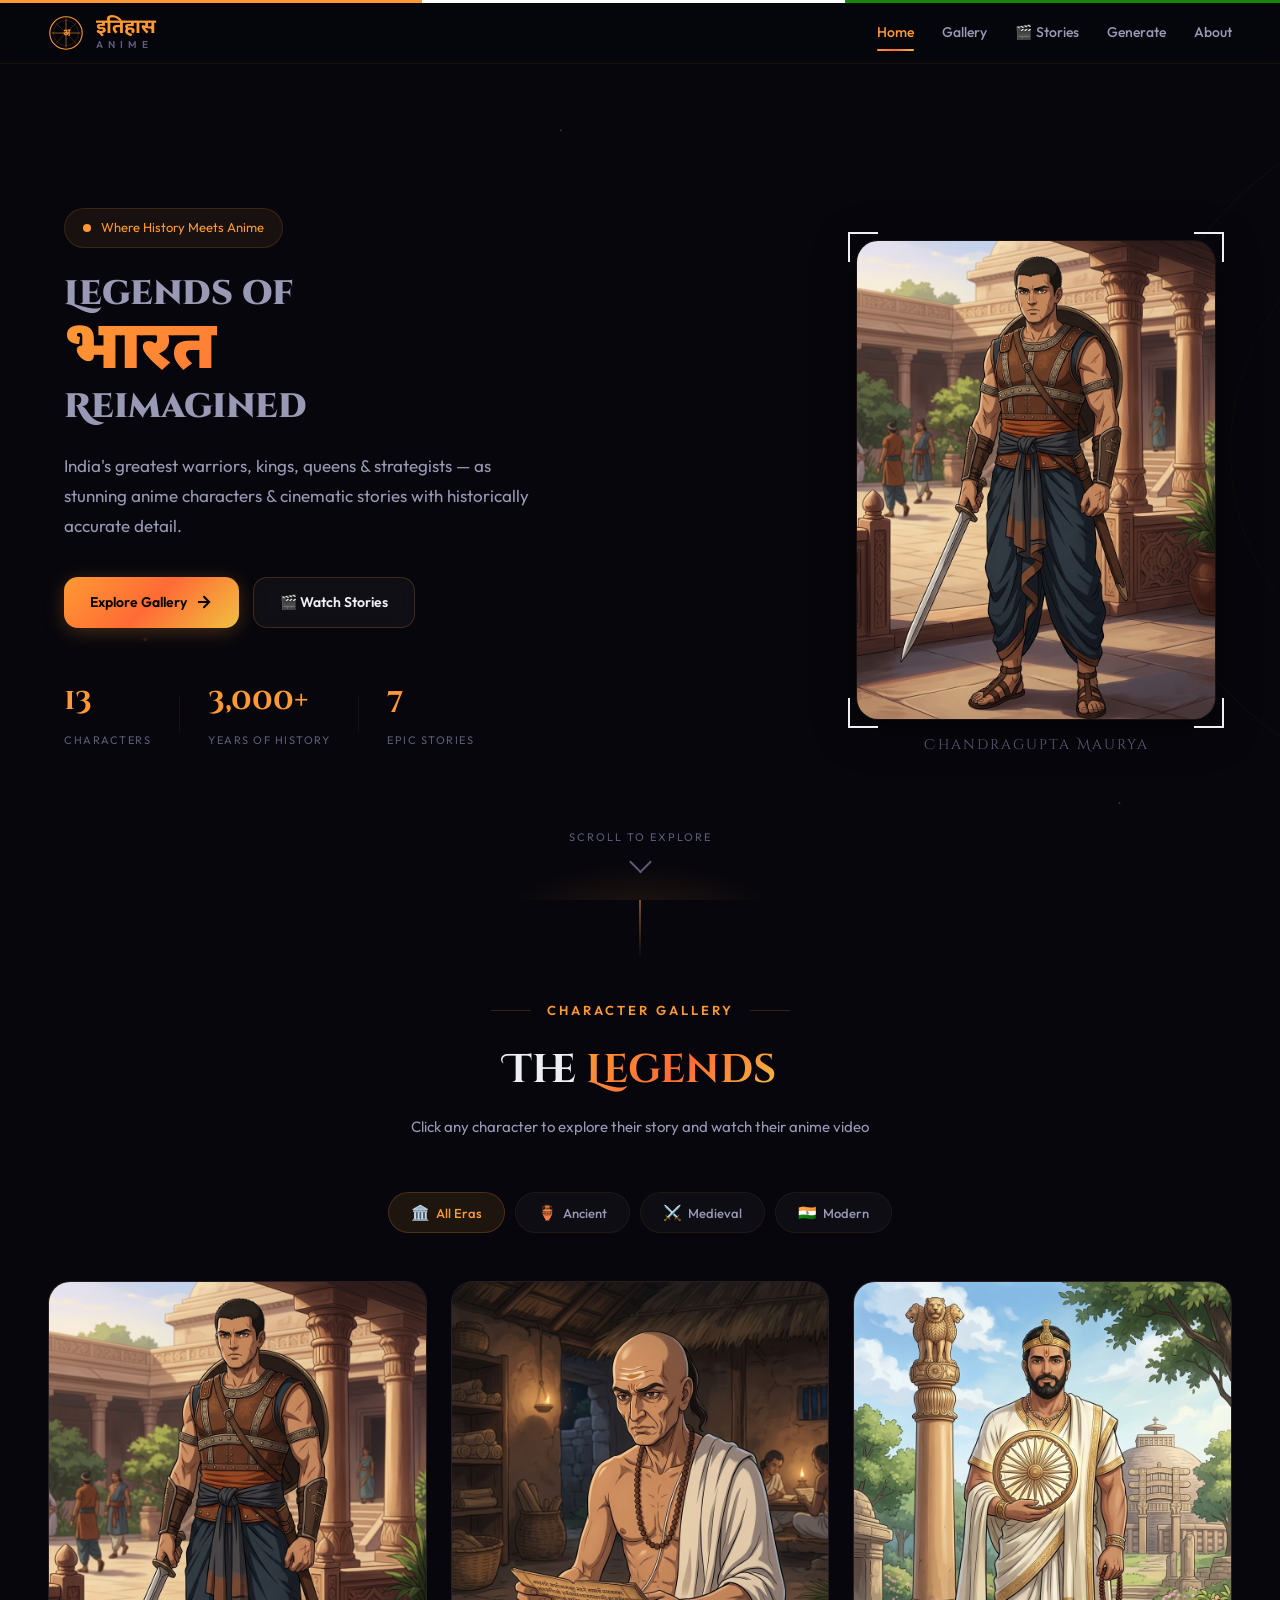
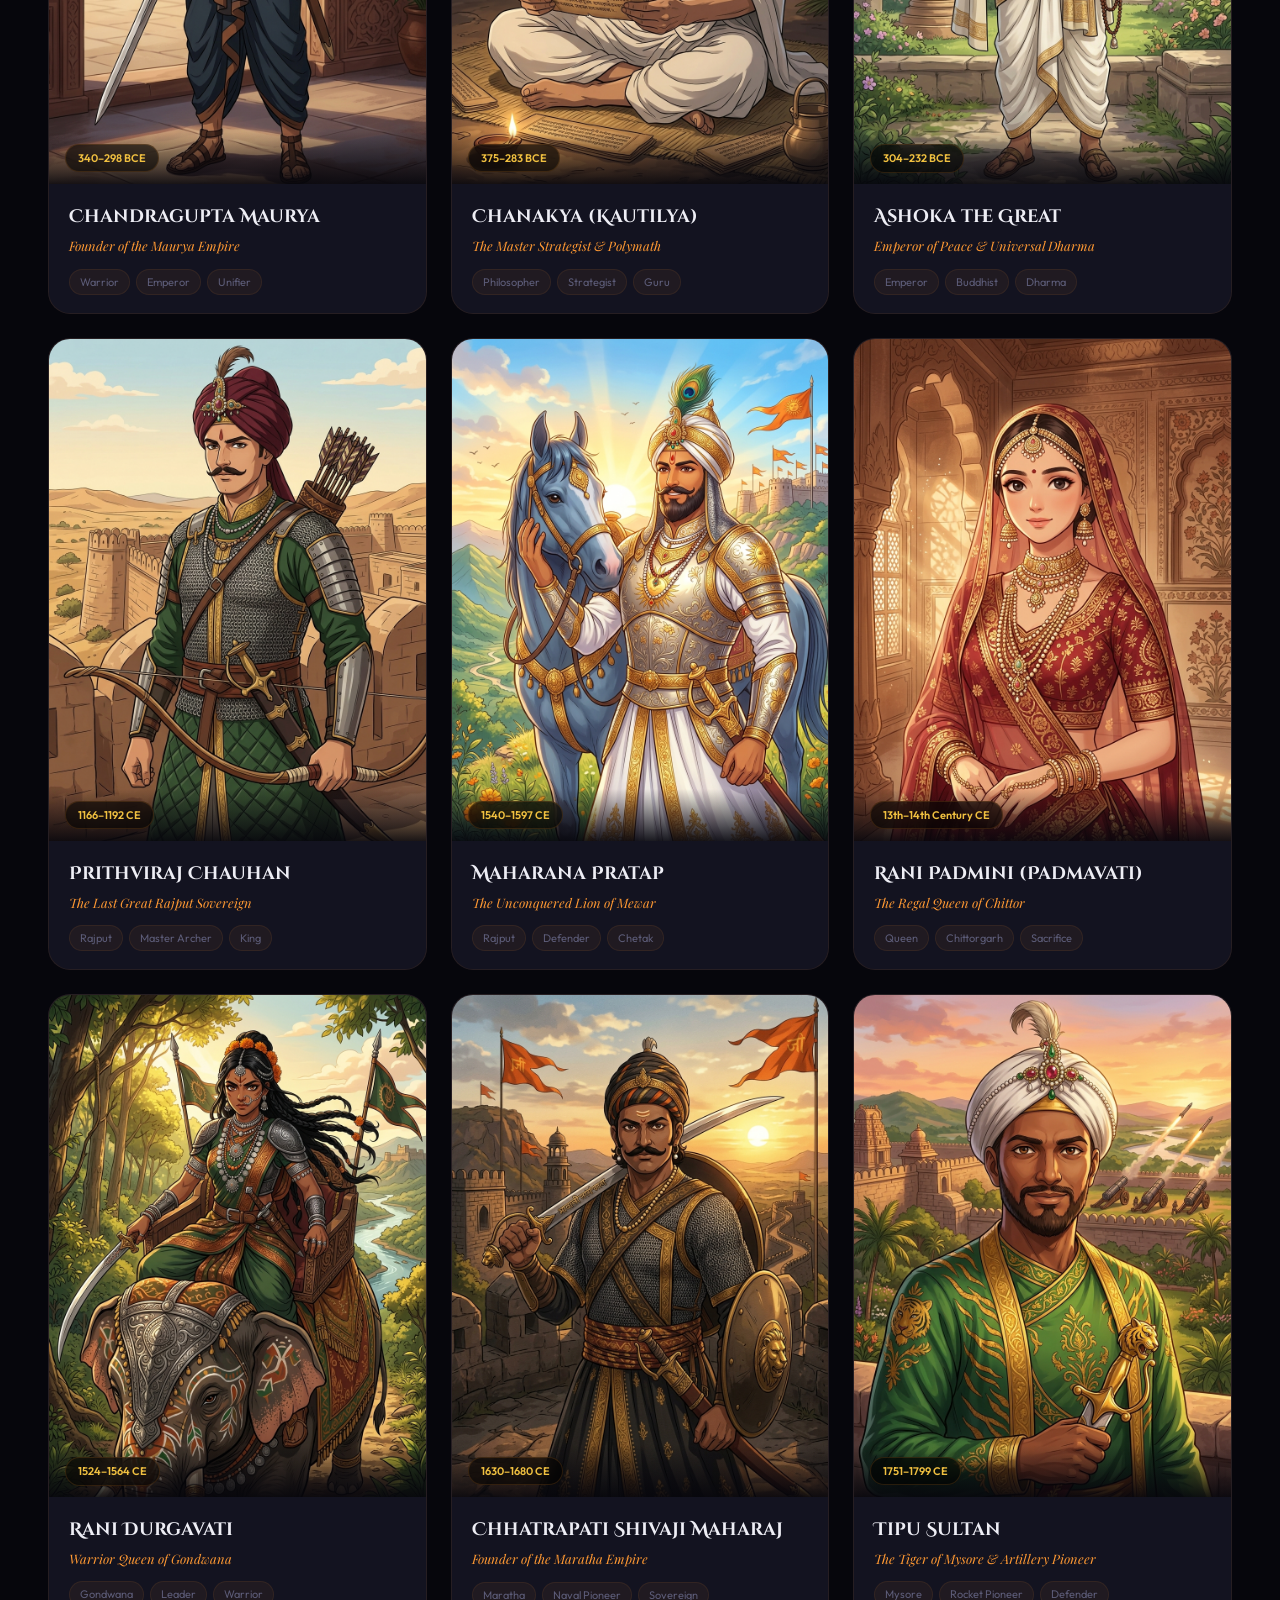
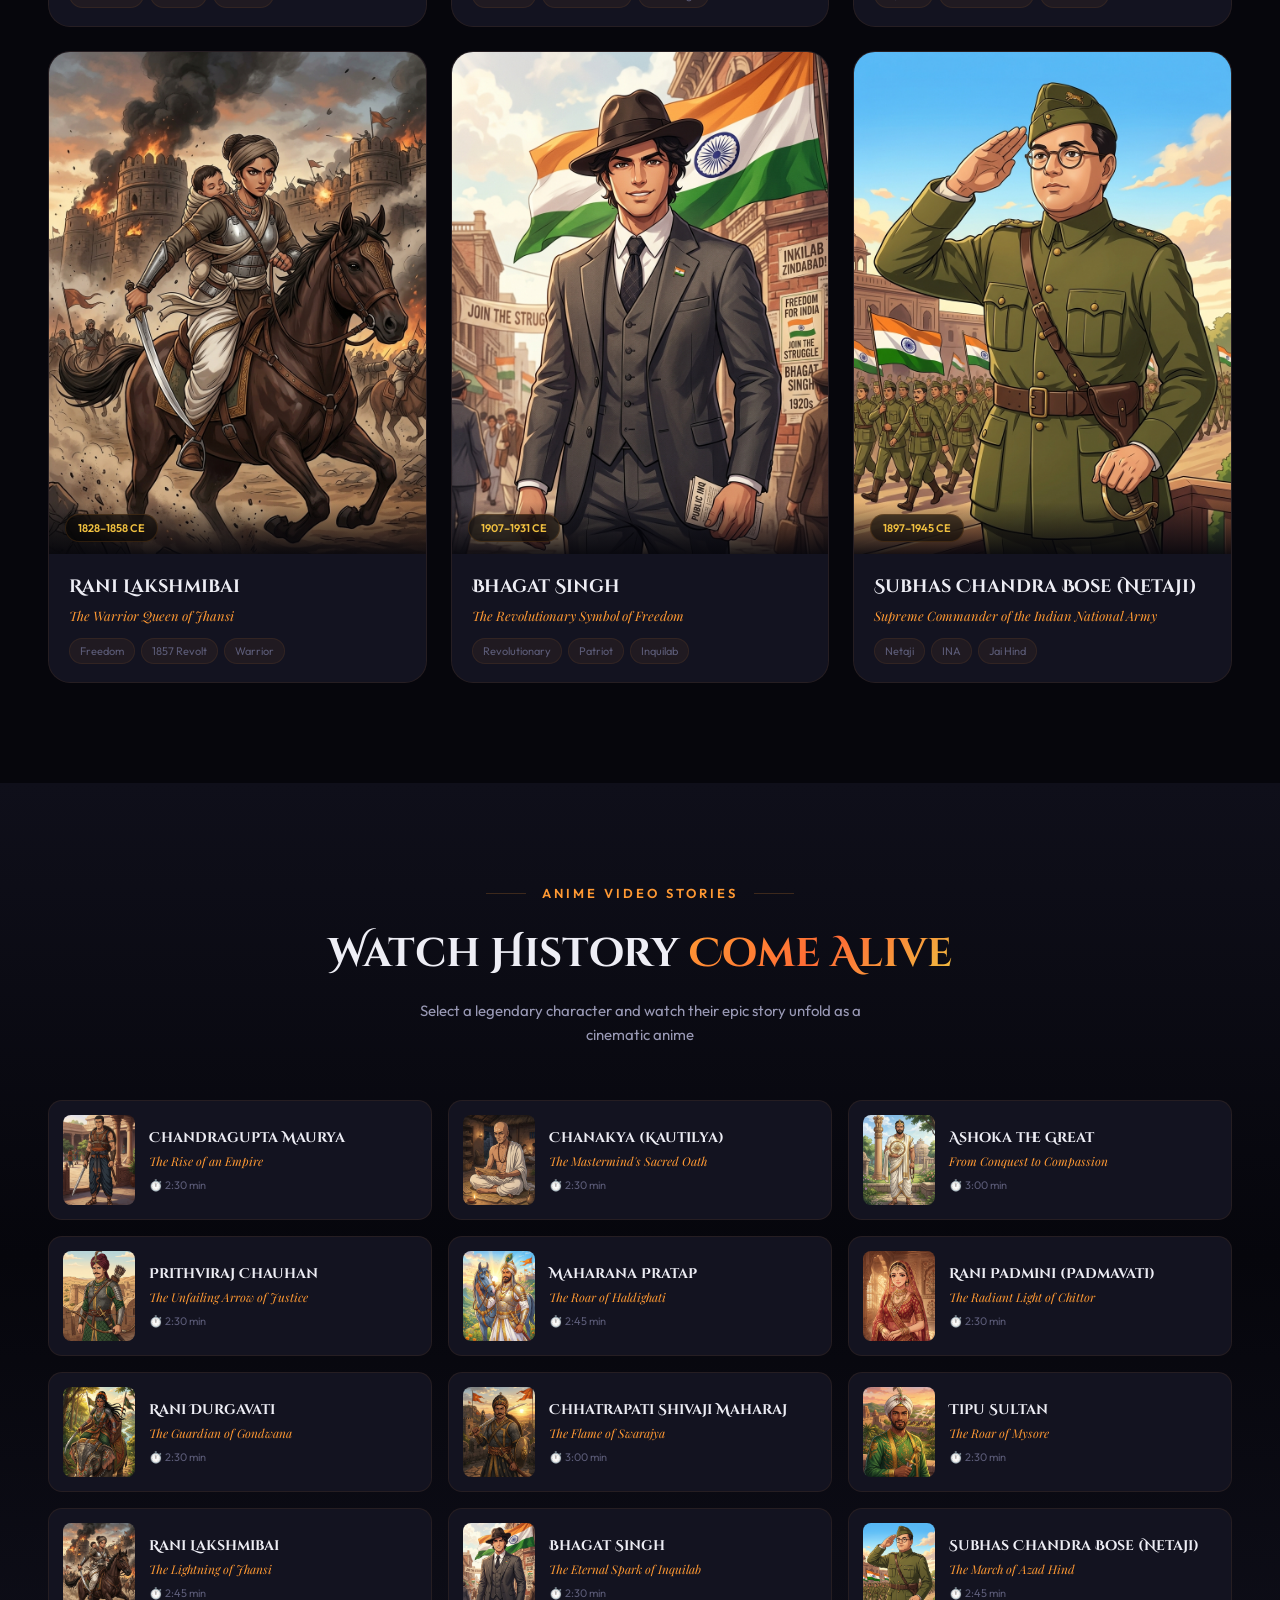
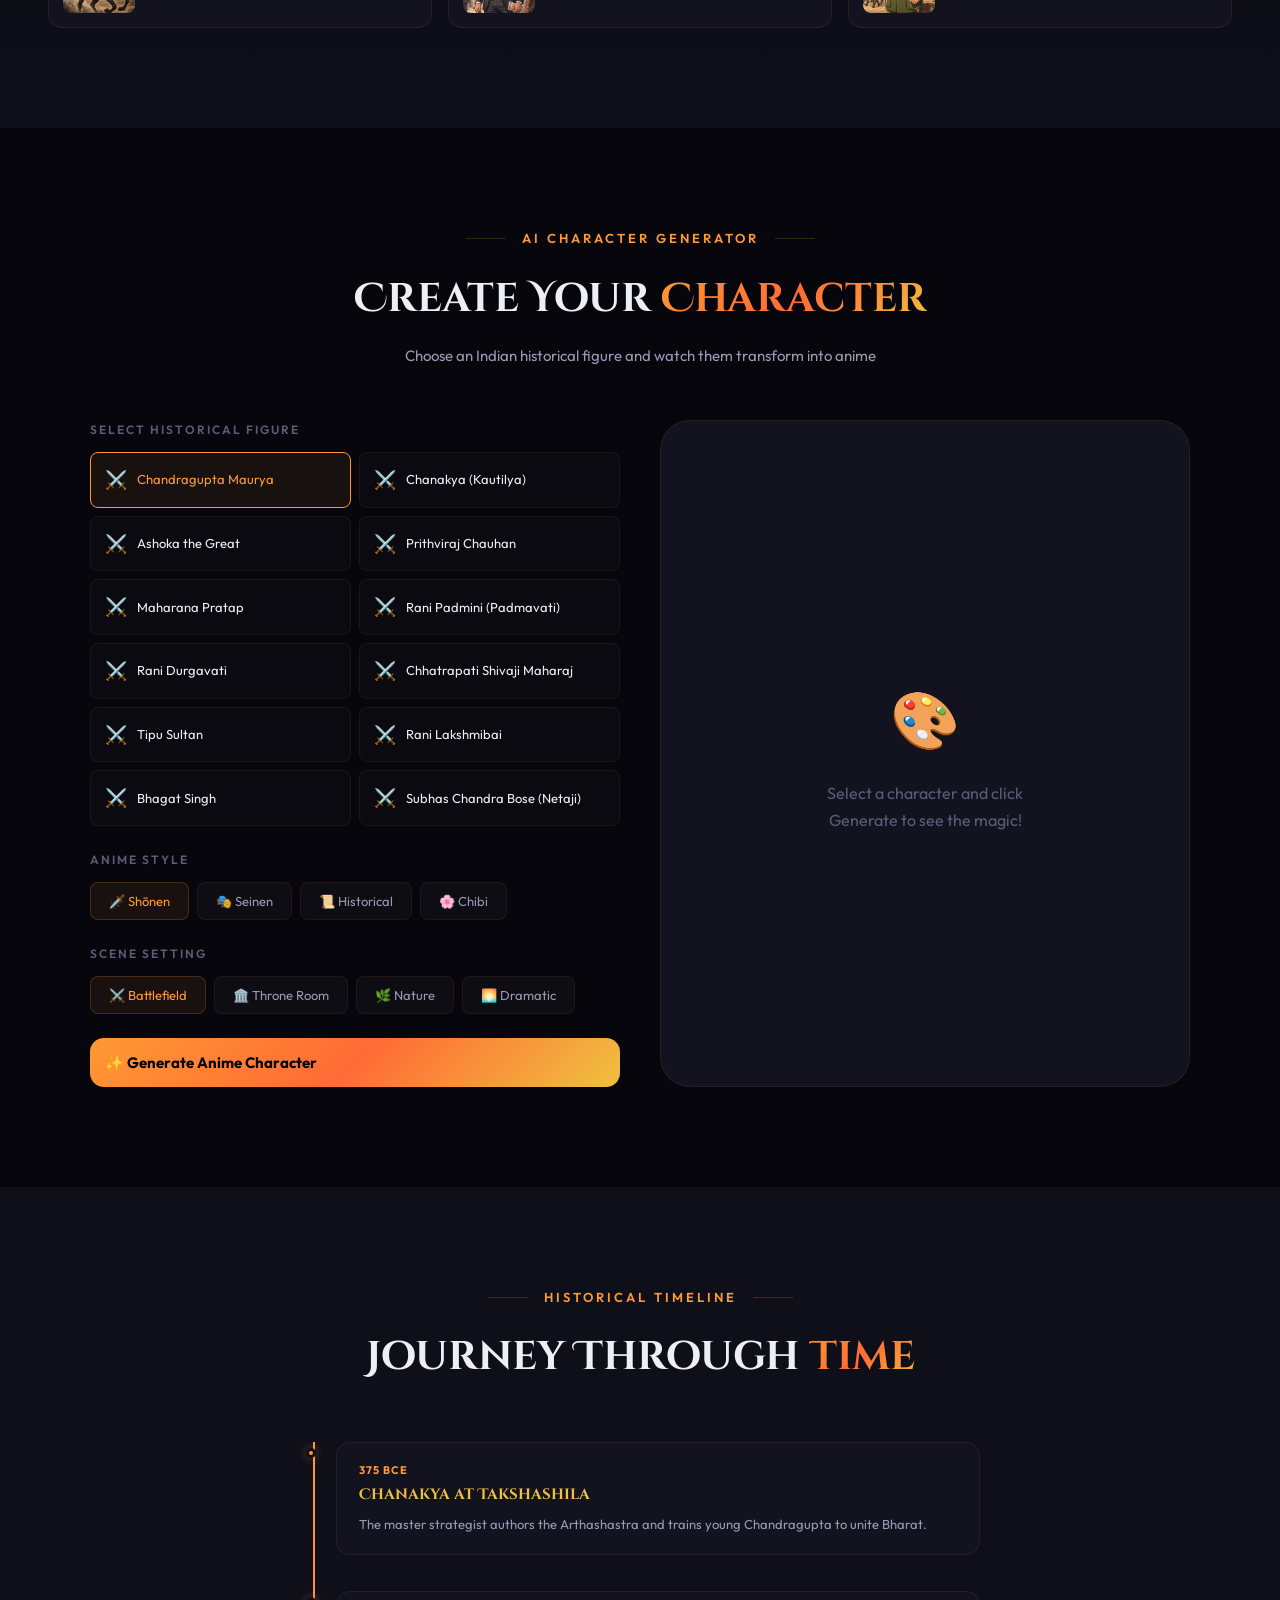
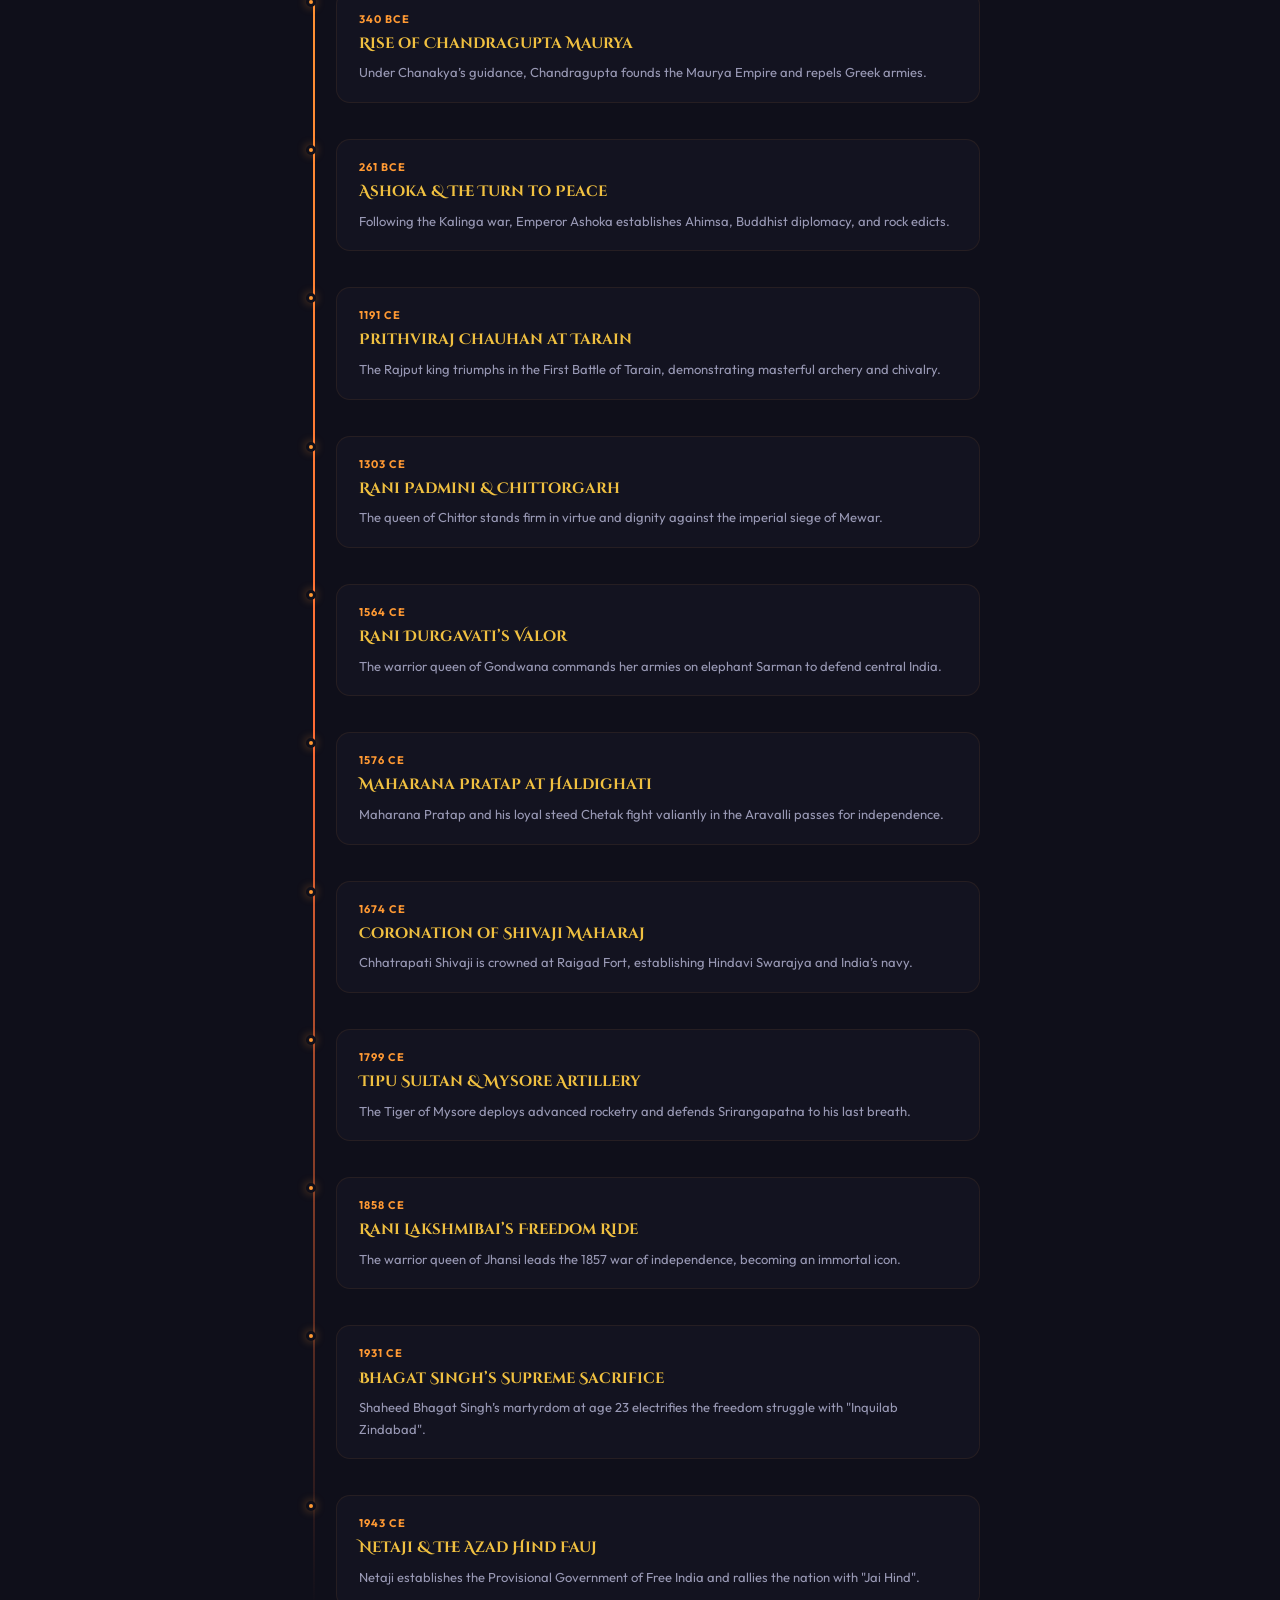
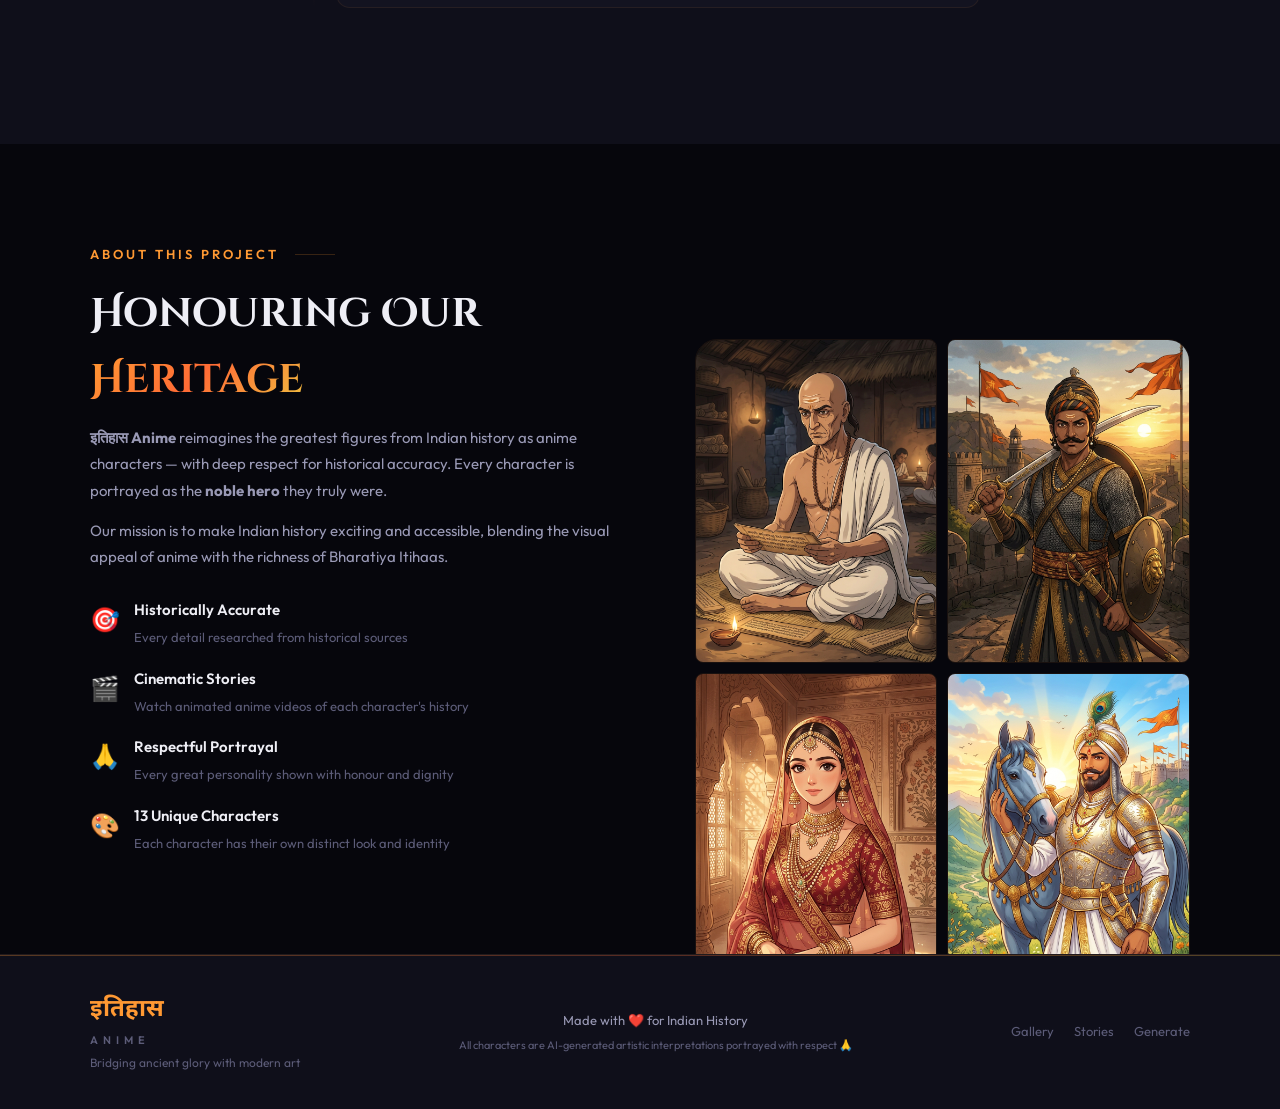
==== commit 908e9273: "Enhance UI with professional Indian heritage theme, 12 unique heroic characters, dynamic cinema play" ====
--- a/index.html
+++ b/index.html
@@ -3,367 +3,232 @@
 <head>
     <meta charset="UTF-8">
     <meta name="viewport" content="width=device-width, initial-scale=1.0">
-    <title>इतिहास Anime — Indian History Characters in Anime Style</title>
+    <title>इतिहास Anime — Legends of Bharat Reimagined</title>
+    <link rel="icon" href="data:image/svg+xml,<svg xmlns='http://www.w3.org/2000/svg' viewBox='0 0 100 100'><text y='.9em' font-size='90'>⚔️</text></svg>">
     <link rel="preconnect" href="https://fonts.googleapis.com">
     <link rel="preconnect" href="https://fonts.gstatic.com" crossorigin>
-    <link href="https://fonts.googleapis.com/css2?family=Cinzel+Decorative:wght@400;700;900&family=Outfit:wght@300;400;500;600;700&family=Noto+Sans+Devanagari:wght@400;700&display=swap" rel="stylesheet">
+    <link href="https://fonts.googleapis.com/css2?family=Cinzel+Decorative:wght@400;700;900&family=Outfit:wght@300;400;500;600;700&family=Noto+Sans+Devanagari:wght@400;700&family=Playfair+Display:ital,wght@0,400;0,700;1,400&display=swap" rel="stylesheet">
     <link rel="stylesheet" href="styles.css">
 </head>
 <body>
-    <!-- Particle Canvas Background -->
     <canvas id="particles"></canvas>
+
+    <!-- Decorative SVG Border Pattern -->
+    <div class="deco-border-top"></div>
 
     <!-- Navigation -->
     <nav class="navbar">
-        <div class="nav-brand">
-            <span class="brand-icon">⚔️</span>
-            <span class="brand-text">इतिहास<span class="brand-sub">Anime</span></span>
-        </div>
-        <div class="nav-links">
+        <a href="#home" class="nav-brand">
+            <div class="brand-logo">
+                <svg width="36" height="36" viewBox="0 0 100 100" fill="none">
+                    <circle cx="50" cy="50" r="45" stroke="#ff9933" stroke-width="3"/>
+                    <circle cx="50" cy="50" r="35" stroke="#ff993366" stroke-width="1"/>
+                    <!-- Ashoka Chakra style spokes -->
+                    <line x1="50" y1="10" x2="50" y2="90" stroke="#ff9933" stroke-width="1.5"/>
+                    <line x1="10" y1="50" x2="90" y2="50" stroke="#ff9933" stroke-width="1.5"/>
+                    <line x1="21" y1="21" x2="79" y2="79" stroke="#ff993388" stroke-width="1"/>
+                    <line x1="79" y1="21" x2="21" y2="79" stroke="#ff993388" stroke-width="1"/>
+                    <text x="50" y="58" text-anchor="middle" fill="#ff9933" font-size="28" font-weight="bold">अ</text>
+                </svg>
+            </div>
+            <div class="brand-name">
+                <span class="brand-hindi">इतिहास</span>
+                <span class="brand-eng">ANIME</span>
+            </div>
+        </a>
+        <div class="nav-links" id="navLinks">
             <a href="#home" class="nav-link active">Home</a>
             <a href="#gallery" class="nav-link">Gallery</a>
-            <a href="#video" class="nav-link">🎬 Video</a>
+            <a href="#video" class="nav-link"><span class="nav-icon">🎬</span> Stories</a>
             <a href="#generate" class="nav-link">Generate</a>
             <a href="#about" class="nav-link">About</a>
         </div>
-        <button class="nav-toggle" aria-label="Toggle menu">
+        <button class="nav-toggle" id="navToggle" aria-label="Menu">
             <span></span><span></span><span></span>
         </button>
     </nav>
 
-    <!-- Hero Section -->
+    <!-- ===== HERO ===== -->
     <section id="home" class="hero">
-        <div class="hero-content">
-            <div class="hero-badge">🏛️ Where History Meets Anime</div>
-            <h1 class="hero-title">
-                <span class="title-line">Legends of</span>
-                <span class="title-line gradient-text">Bharat</span>
-                <span class="title-line">Reimagined</span>
-            </h1>
-            <p class="hero-desc">
-                Experience India's greatest warriors, kings, queens, and strategists 
-                like never before — as stunning anime characters & cinematic stories 
-                brought to life with historically accurate detail.
-            </p>
-            <div class="hero-actions">
-                <a href="#gallery" class="btn btn-primary">
-                    <span>Explore Gallery</span>
-                    <svg width="20" height="20" viewBox="0 0 24 24" fill="none" stroke="currentColor" stroke-width="2"><path d="M5 12h14M12 5l7 7-7 7"/></svg>
-                </a>
-                <a href="#video" class="btn btn-secondary">
-                    <span>🎬 Watch Stories</span>
-                </a>
-            </div>
-            <div class="hero-stats">
-                <div class="stat">
-                    <span class="stat-num" data-target="7">0</span>
-                    <span class="stat-label">Characters</span>
-                </div>
-                <div class="stat-divider"></div>
-                <div class="stat">
-                    <span class="stat-num" data-target="3000">0</span>
-                    <span class="stat-label">Years of History</span>
-                </div>
-                <div class="stat-divider"></div>
-                <div class="stat">
-                    <span class="stat-num" data-target="100">0</span>
-                    <span class="stat-label">% Accurate</span>
-                </div>
-            </div>
-        </div>
-        <div class="hero-visual">
-            <div class="hero-carousel">
-                <div class="carousel-track">
-                    <img src="images/chandragupta_maurya.jpg" alt="Chandragupta Maurya" class="carousel-img active">
-                    <img src="images/rani_lakshmibai.jpg" alt="Rani Lakshmibai" class="carousel-img">
-                    <img src="images/shivaji_maharaj.jpg" alt="Shivaji Maharaj" class="carousel-img">
-                    <img src="images/maharana_pratap.jpg" alt="Maharana Pratap" class="carousel-img">
-                </div>
-                <div class="carousel-glow"></div>
-            </div>
-        </div>
-    </section>
-
-    <!-- Gallery Section -->
+        <div class="hero-bg-art">
+            <div class="mandala-ring r1"></div>
+            <div class="mandala-ring r2"></div>
+            <div class="mandala-ring r3"></div>
+        </div>
+        <div class="hero-inner">
+            <div class="hero-content">
+                <div class="hero-badge"><span class="badge-dot"></span> Where History Meets Anime</div>
+                <h1 class="hero-title">
+                    <span class="t-line t1">Legends of</span>
+                    <span class="t-line t2 gradient-text">भारत</span>
+                    <span class="t-line t3">Reimagined</span>
+                </h1>
+                <p class="hero-desc">
+                    India's greatest warriors, kings, queens & strategists 
+                    — as stunning anime characters & cinematic stories 
+                    with historically accurate detail.
+                </p>
+                <div class="hero-actions">
+                    <a href="#gallery" class="btn btn-primary">
+                        <span>Explore Gallery</span>
+                        <svg width="18" height="18" viewBox="0 0 24 24" fill="none" stroke="currentColor" stroke-width="2.5" stroke-linecap="round"><path d="M5 12h14M12 5l7 7-7 7"/></svg>
+                    </a>
+                    <a href="#video" class="btn btn-glass">
+                        <span>🎬 Watch Stories</span>
+                    </a>
+                </div>
+                <div class="hero-stats">
+                    <div class="stat"><span class="stat-num" data-target="13">0</span><span class="stat-label">Characters</span></div>
+                    <div class="stat-divider"></div>
+                    <div class="stat"><span class="stat-num" data-target="3000">0</span><span class="stat-label">Years of History</span></div>
+                    <div class="stat-divider"></div>
+                    <div class="stat"><span class="stat-num" data-target="7">0</span><span class="stat-label">Epic Stories</span></div>
+                </div>
+            </div>
+            <div class="hero-visual">
+                <div class="hero-frame">
+                    <div class="frame-corner tl"></div><div class="frame-corner tr"></div>
+                    <div class="frame-corner bl"></div><div class="frame-corner br"></div>
+                    <div class="hero-carousel">
+                        <img src="images/chandragupta_maurya.jpg" alt="Chandragupta Maurya" class="carousel-img active">
+                        <img src="images/rani_lakshmibai.jpg" alt="Rani Lakshmibai" class="carousel-img">
+                        <img src="images/shivaji_maharaj.jpg" alt="Shivaji Maharaj" class="carousel-img">
+                        <img src="images/maharana_pratap.jpg" alt="Maharana Pratap" class="carousel-img">
+                        <img src="images/bhagat_singh.jpg" alt="Bhagat Singh" class="carousel-img">
+                    </div>
+                    <div class="hero-carousel-name" id="heroCarouselName">Chandragupta Maurya</div>
+                </div>
+                <div class="hero-glow"></div>
+            </div>
+        </div>
+        <div class="scroll-indicator">
+            <span>Scroll to explore</span>
+            <div class="scroll-arrow"></div>
+        </div>
+    </section>
+
+    <!-- ===== GALLERY ===== -->
     <section id="gallery" class="gallery">
+        <div class="section-deco"></div>
         <div class="section-header">
-            <span class="section-tag">🎨 Character Gallery</span>
-            <h2 class="section-title">The Legends</h2>
-            <p class="section-desc">Click on any character to explore their story</p>
+            <div class="section-tag-wrap">
+                <div class="tag-line"></div>
+                <span class="section-tag">Character Gallery</span>
+                <div class="tag-line"></div>
+            </div>
+            <h2 class="section-title">The <span class="gradient-text">Legends</span></h2>
+            <p class="section-desc">Click any character to explore their story and watch their anime video</p>
         </div>
 
         <div class="filter-bar">
-            <button class="filter-btn active" data-filter="all">All Eras</button>
-            <button class="filter-btn" data-filter="ancient">Ancient</button>
-            <button class="filter-btn" data-filter="medieval">Medieval</button>
-            <button class="filter-btn" data-filter="modern">Modern</button>
-        </div>
-
-        <div class="gallery-grid">
-            <div class="card" data-era="ancient" data-character="chandragupta">
-                <div class="card-image">
-                    <img src="images/chandragupta_maurya.jpg" alt="Chandragupta Maurya" loading="lazy">
-                    <div class="card-overlay"><span class="card-era-badge">340–298 BCE</span></div>
-                </div>
-                <div class="card-body">
-                    <h3 class="card-name">Chandragupta Maurya</h3>
-                    <p class="card-title-role">Founder of the Maurya Empire</p>
-                    <div class="card-tags"><span class="tag">Warrior</span><span class="tag">Emperor</span><span class="tag">Unifier</span></div>
-                </div>
-            </div>
-
-            <div class="card" data-era="ancient" data-character="chanakya">
-                <div class="card-image">
-                    <img src="images/chanakya.jpg" alt="Chanakya" loading="lazy">
-                    <div class="card-overlay"><span class="card-era-badge">375–283 BCE</span></div>
-                </div>
-                <div class="card-body">
-                    <h3 class="card-name">Chanakya</h3>
-                    <p class="card-title-role">The Master Strategist</p>
-                    <div class="card-tags"><span class="tag">Philosopher</span><span class="tag">Strategist</span><span class="tag">Teacher</span></div>
-                </div>
-            </div>
-
-            <div class="card" data-era="ancient" data-character="ashoka">
-                <div class="card-image">
-                    <img src="images/ashoka_the_great.jpg" alt="Ashoka the Great" loading="lazy">
-                    <div class="card-overlay"><span class="card-era-badge">304–232 BCE</span></div>
-                </div>
-                <div class="card-body">
-                    <h3 class="card-name">Ashoka the Great</h3>
-                    <p class="card-title-role">Emperor of Peace & Dharma</p>
-                    <div class="card-tags"><span class="tag">Emperor</span><span class="tag">Buddhist</span><span class="tag">Reformer</span></div>
-                </div>
-            </div>
-
-            <div class="card" data-era="medieval" data-character="prithviraj">
-                <div class="card-image">
-                    <img src="images/prithviraj_chauhan.jpg" alt="Prithviraj Chauhan" loading="lazy">
-                    <div class="card-overlay"><span class="card-era-badge">1166–1192 CE</span></div>
-                </div>
-                <div class="card-body">
-                    <h3 class="card-name">Prithviraj Chauhan</h3>
-                    <p class="card-title-role">The Last Great Rajput King</p>
-                    <div class="card-tags"><span class="tag">Rajput</span><span class="tag">Archer</span><span class="tag">King</span></div>
-                </div>
-            </div>
-
-            <div class="card" data-era="medieval" data-character="shivaji">
-                <div class="card-image">
-                    <img src="images/shivaji_maharaj.jpg" alt="Shivaji Maharaj" loading="lazy">
-                    <div class="card-overlay"><span class="card-era-badge">1630–1680 CE</span></div>
-                </div>
-                <div class="card-body">
-                    <h3 class="card-name">Chhatrapati Shivaji</h3>
-                    <p class="card-title-role">Founder of the Maratha Empire</p>
-                    <div class="card-tags"><span class="tag">Maratha</span><span class="tag">Warrior King</span><span class="tag">Naval Pioneer</span></div>
-                </div>
-            </div>
-
-            <div class="card" data-era="modern" data-character="lakshmibai">
-                <div class="card-image">
-                    <img src="images/rani_lakshmibai.jpg" alt="Rani Lakshmibai" loading="lazy">
-                    <div class="card-overlay"><span class="card-era-badge">1828–1858 CE</span></div>
-                </div>
-                <div class="card-body">
-                    <h3 class="card-name">Rani Lakshmibai</h3>
-                    <p class="card-title-role">The Warrior Queen of Jhansi</p>
-                    <div class="card-tags"><span class="tag">Queen</span><span class="tag">Freedom Fighter</span><span class="tag">Warrior</span></div>
-                </div>
-            </div>
-
-            <div class="card" data-era="medieval" data-character="maharana_pratap">
-                <div class="card-image">
-                    <img src="images/maharana_pratap.jpg" alt="Maharana Pratap" loading="lazy">
-                    <div class="card-overlay"><span class="card-era-badge">1540–1597 CE</span></div>
-                </div>
-                <div class="card-body">
-                    <h3 class="card-name">Maharana Pratap</h3>
-                    <p class="card-title-role">The Pride of Mewar</p>
-                    <div class="card-tags"><span class="tag">Rajput</span><span class="tag">Warrior</span><span class="tag">Chetak</span></div>
-                </div>
-            </div>
-        </div>
-    </section>
-
-    <!-- Character Detail Modal -->
+            <button class="filter-btn active" data-filter="all">
+                <span class="filter-icon">🏛️</span> All Eras
+            </button>
+            <button class="filter-btn" data-filter="ancient">
+                <span class="filter-icon">🏺</span> Ancient
+            </button>
+            <button class="filter-btn" data-filter="medieval">
+                <span class="filter-icon">⚔️</span> Medieval
+            </button>
+            <button class="filter-btn" data-filter="modern">
+                <span class="filter-icon">🇮🇳</span> Modern
+            </button>
+        </div>
+
+        <div class="gallery-grid" id="galleryGrid">
+            <!-- Cards injected by JS for clean code -->
+        </div>
+    </section>
+
+    <!-- Character Modal -->
     <div class="modal" id="characterModal">
         <div class="modal-backdrop"></div>
         <div class="modal-content">
-            <button class="modal-close">&times;</button>
+            <button class="modal-close" aria-label="Close">✕</button>
             <div class="modal-grid">
                 <div class="modal-image"><img id="modalImg" src="" alt=""></div>
                 <div class="modal-info">
                     <span class="modal-era" id="modalEra"></span>
                     <h2 class="modal-name" id="modalName"></h2>
                     <p class="modal-role" id="modalRole"></p>
-                    <div class="modal-divider"></div>
+                    <div class="modal-divider"><div class="divider-chakra">☸</div></div>
                     <p class="modal-bio" id="modalBio"></p>
                     <div class="modal-stats-grid" id="modalStats"></div>
-                    <div class="modal-quote" id="modalQuote"></div>
-                    <button class="btn btn-primary btn-watch-story" style="margin-top:16px;" onclick="playStoryFromModal()">
-                        🎬 Watch Anime Story
-                    </button>
+                    <blockquote class="modal-quote" id="modalQuote"></blockquote>
+                    <button class="btn btn-primary btn-watch" onclick="playStoryFromModal()">🎬 Watch Anime Story</button>
                 </div>
             </div>
         </div>
     </div>
 
-    <!-- ===== ANIME VIDEO STORY SECTION ===== -->
+    <!-- ===== VIDEO STORIES ===== -->
     <section id="video" class="video-section">
         <div class="section-header">
-            <span class="section-tag">🎬 Anime Video Stories</span>
-            <h2 class="section-title">Watch History Come Alive</h2>
-            <p class="section-desc">Select a legendary character and watch their epic story unfold as an anime cinematic</p>
+            <div class="section-tag-wrap">
+                <div class="tag-line"></div>
+                <span class="section-tag">Anime Video Stories</span>
+                <div class="tag-line"></div>
+            </div>
+            <h2 class="section-title">Watch History <span class="gradient-text">Come Alive</span></h2>
+            <p class="section-desc">Select a legendary character and watch their epic story unfold as a cinematic anime</p>
         </div>
 
         <div class="video-container">
-            <!-- Character Selection for Video -->
-            <div class="video-selector" id="videoSelector">
-                <div class="video-char-grid">
-                    <div class="video-char-card" data-video="chandragupta">
-                        <img src="images/chandragupta_maurya.jpg" alt="">
-                        <div class="video-char-info">
-                            <h4>Chandragupta Maurya</h4>
-                            <p>The Rise of an Empire</p>
-                            <span class="video-duration">⏱️ 2:30 min</span>
-                        </div>
-                        <div class="play-overlay">▶</div>
-                    </div>
-                    <div class="video-char-card" data-video="chanakya">
-                        <img src="images/chanakya.jpg" alt="">
-                        <div class="video-char-info">
-                            <h4>Chanakya</h4>
-                            <p>The Mastermind's Oath</p>
-                            <span class="video-duration">⏱️ 2:30 min</span>
-                        </div>
-                        <div class="play-overlay">▶</div>
-                    </div>
-                    <div class="video-char-card" data-video="ashoka">
-                        <img src="images/ashoka_the_great.jpg" alt="">
-                        <div class="video-char-info">
-                            <h4>Ashoka the Great</h4>
-                            <p>From Warrior to Saint</p>
-                            <span class="video-duration">⏱️ 3:00 min</span>
-                        </div>
-                        <div class="play-overlay">▶</div>
-                    </div>
-                    <div class="video-char-card" data-video="prithviraj">
-                        <img src="images/prithviraj_chauhan.jpg" alt="">
-                        <div class="video-char-info">
-                            <h4>Prithviraj Chauhan</h4>
-                            <p>The Arrow of Justice</p>
-                            <span class="video-duration">⏱️ 2:30 min</span>
-                        </div>
-                        <div class="play-overlay">▶</div>
-                    </div>
-                    <div class="video-char-card" data-video="shivaji">
-                        <img src="images/shivaji_maharaj.jpg" alt="">
-                        <div class="video-char-info">
-                            <h4>Shivaji Maharaj</h4>
-                            <p>The Tiger of Maharashtra</p>
-                            <span class="video-duration">⏱️ 3:00 min</span>
-                        </div>
-                        <div class="play-overlay">▶</div>
-                    </div>
-                    <div class="video-char-card" data-video="lakshmibai">
-                        <img src="images/rani_lakshmibai.jpg" alt="">
-                        <div class="video-char-info">
-                            <h4>Rani Lakshmibai</h4>
-                            <p>The Queen Who Fought</p>
-                            <span class="video-duration">⏱️ 2:30 min</span>
-                        </div>
-                        <div class="play-overlay">▶</div>
-                    </div>
-                    <div class="video-char-card" data-video="maharana_pratap">
-                        <img src="images/maharana_pratap.jpg" alt="">
-                        <div class="video-char-info">
-                            <h4>Maharana Pratap</h4>
-                            <p>The Unconquered King</p>
-                            <span class="video-duration">⏱️ 2:30 min</span>
-                        </div>
-                        <div class="play-overlay">▶</div>
-                    </div>
-                </div>
-            </div>
-
-            <!-- Cinematic Video Player -->
-            <div class="cinema-player" id="cinemaPlayer" style="display:none;">
-                <div class="cinema-letterbox top"></div>
-
-                <!-- Main Screen -->
-                <div class="cinema-screen" id="cinemaScreen">
-                    <div class="cinema-bg" id="cinemaBg"></div>
-                    <div class="cinema-particles" id="cinemaParticles"></div>
-                    <div class="cinema-overlay" id="cinemaOverlay"></div>
-
-                    <!-- Scenes rendered here dynamically -->
-                    <div class="cinema-chapter" id="cinemaChapter"></div>
-                    <div class="cinema-title" id="cinemaTitle"></div>
-                    <div class="cinema-subtitle" id="cinemaSubtitle"></div>
-                    <div class="cinema-narration" id="cinemaNarration"></div>
-                    <div class="cinema-character-img" id="cinemaCharImg"></div>
-                    <div class="cinema-quote" id="cinemaQuote"></div>
-                    <div class="cinema-credit" id="cinemaCredit"></div>
-                </div>
-
-                <div class="cinema-letterbox bottom"></div>
-
-                <!-- Controls -->
-                <div class="cinema-controls">
-                    <button class="cinema-btn" id="cinemaPlayPause" title="Play/Pause">⏸️</button>
-                    <div class="cinema-progress">
-                        <div class="cinema-progress-bar" id="cinemaProgressBar"></div>
-                        <div class="cinema-chapter-dots" id="cinemaChapterDots"></div>
-                    </div>
-                    <span class="cinema-time" id="cinemaTime">00:00</span>
-                    <button class="cinema-btn" id="cinemaFullscreen" title="Fullscreen">⛶</button>
-                    <button class="cinema-btn" id="cinemaClose" title="Close">✕</button>
-                </div>
-            </div>
-        </div>
-    </section>
-
-    <!-- Generate Section -->
+            <div class="video-char-grid" id="videoGrid">
+                <!-- Injected by JS -->
+            </div>
+        </div>
+
+        <!-- Cinema Player -->
+        <div class="cinema-player" id="cinemaPlayer" style="display:none;">
+            <div class="cinema-letterbox top"></div>
+            <div class="cinema-screen" id="cinemaScreen">
+                <div class="cinema-bg" id="cinemaBg"></div>
+                <div class="cinema-particles" id="cinemaParticles"></div>
+                <div class="cinema-overlay"></div>
+                <div class="cinema-chapter" id="cinemaChapter"></div>
+                <div class="cinema-title" id="cinemaTitle"></div>
+                <div class="cinema-subtitle" id="cinemaSubtitle"></div>
+                <div class="cinema-narration" id="cinemaNarration"></div>
+                <div class="cinema-character-img" id="cinemaCharImg"></div>
+                <div class="cinema-quote" id="cinemaQuote"></div>
+                <div class="cinema-credit" id="cinemaCredit"></div>
+            </div>
+            <div class="cinema-letterbox bottom"></div>
+            <div class="cinema-controls">
+                <button class="cinema-btn" id="cinemaPlayPause">⏸️</button>
+                <div class="cinema-progress"><div class="cinema-progress-bar" id="cinemaProgressBar"></div><div class="cinema-chapter-dots" id="cinemaChapterDots"></div></div>
+                <span class="cinema-time" id="cinemaTime">00:00</span>
+                <button class="cinema-btn" id="cinemaFullscreen">⛶</button>
+                <button class="cinema-btn" id="cinemaClose">✕</button>
+            </div>
+        </div>
+    </section>
+
+    <!-- ===== GENERATE ===== -->
     <section id="generate" class="generate">
         <div class="section-header">
-            <span class="section-tag">✨ AI Generator</span>
-            <h2 class="section-title">Create Your Character</h2>
+            <div class="section-tag-wrap">
+                <div class="tag-line"></div>
+                <span class="section-tag">AI Character Generator</span>
+                <div class="tag-line"></div>
+            </div>
+            <h2 class="section-title">Create Your <span class="gradient-text">Character</span></h2>
             <p class="section-desc">Choose an Indian historical figure and watch them transform into anime</p>
         </div>
-
         <div class="generator-container">
             <div class="generator-form">
                 <div class="form-group">
                     <label class="form-label">Select Historical Figure</label>
-                    <div class="character-select" id="characterSelect">
-                        <div class="select-option" data-value="maharana_pratap">
-                            <span class="option-icon">🗡️</span><span>Maharana Pratap</span>
-                        </div>
-                        <div class="select-option" data-value="rani_padmini">
-                            <span class="option-icon">👑</span><span>Rani Padmini</span>
-                        </div>
-                        <div class="select-option" data-value="tipu_sultan">
-                            <span class="option-icon">🐯</span><span>Tipu Sultan</span>
-                        </div>
-                        <div class="select-option" data-value="bhagat_singh">
-                            <span class="option-icon">🔥</span><span>Bhagat Singh</span>
-                        </div>
-                        <div class="select-option" data-value="rani_durgavati">
-                            <span class="option-icon">⚔️</span><span>Rani Durgavati</span>
-                        </div>
-                        <div class="select-option" data-value="subhas_bose">
-                            <span class="option-icon">🇮🇳</span><span>Subhas Chandra Bose</span>
-                        </div>
-                    </div>
+                    <div class="character-select" id="characterSelect"></div>
                 </div>
                 <div class="form-group">
                     <label class="form-label">Anime Style</label>
                     <div class="style-select">
-                        <button class="style-btn active" data-style="shonen">Shōnen</button>
-                        <button class="style-btn" data-style="seinen">Seinen</button>
-                        <button class="style-btn" data-style="historical">Historical</button>
-                        <button class="style-btn" data-style="chibi">Chibi</button>
+                        <button class="style-btn active" data-style="shonen">🗡️ Shōnen</button>
+                        <button class="style-btn" data-style="seinen">🎭 Seinen</button>
+                        <button class="style-btn" data-style="historical">📜 Historical</button>
+                        <button class="style-btn" data-style="chibi">🌸 Chibi</button>
                     </div>
                 </div>
                 <div class="form-group">
@@ -377,13 +242,13 @@
                 </div>
                 <button class="btn btn-generate" id="generateBtn">
                     <span class="btn-text">✨ Generate Anime Character</span>
-                    <span class="btn-loading" style="display:none;"><span class="spinner"></span>Generating...</span>
+                    <span class="btn-loading" style="display:none;"><span class="spinner"></span> Generating...</span>
                 </button>
             </div>
             <div class="generator-preview" id="generatorPreview">
                 <div class="preview-placeholder">
                     <div class="placeholder-icon">🎨</div>
-                    <p>Select a character and click Generate to see the magic!</p>
+                    <p>Select a character and click<br>Generate to see the magic!</p>
                 </div>
                 <div class="preview-result" style="display:none;">
                     <img id="previewImg" src="" alt="">
@@ -393,59 +258,65 @@
         </div>
     </section>
 
-    <!-- Timeline Section -->
+    <!-- ===== TIMELINE ===== -->
     <section class="timeline-section">
         <div class="section-header">
-            <span class="section-tag">📜 Timeline</span>
-            <h2 class="section-title">Journey Through Time</h2>
-        </div>
-        <div class="timeline">
-            <div class="timeline-item" data-year="375 BCE"><div class="timeline-dot"></div><div class="timeline-content"><h4>Chanakya Born</h4><p>The master strategist who would shape an empire begins his journey at Takshashila</p></div></div>
-            <div class="timeline-item" data-year="340 BCE"><div class="timeline-dot"></div><div class="timeline-content"><h4>Chandragupta Rises</h4><p>Under Chanakya's guidance, the young warrior overthrows the Nanda dynasty</p></div></div>
-            <div class="timeline-item" data-year="304 BCE"><div class="timeline-dot"></div><div class="timeline-content"><h4>Ashoka Born</h4><p>The fierce warrior prince who would become India's greatest emperor of peace</p></div></div>
-            <div class="timeline-item" data-year="1166 CE"><div class="timeline-dot"></div><div class="timeline-content"><h4>Prithviraj Chauhan</h4><p>The legendary Rajput king, master archer, and defender of Ajmer rises to power</p></div></div>
-            <div class="timeline-item" data-year="1540 CE"><div class="timeline-dot"></div><div class="timeline-content"><h4>Maharana Pratap Born</h4><p>The pride of Mewar who never bowed before any invader, and his loyal horse Chetak</p></div></div>
-            <div class="timeline-item" data-year="1630 CE"><div class="timeline-dot"></div><div class="timeline-content"><h4>Shivaji Maharaj Born</h4><p>The founder of the Maratha Empire, master of guerrilla warfare, begins his legacy</p></div></div>
-            <div class="timeline-item" data-year="1828 CE"><div class="timeline-dot"></div><div class="timeline-content"><h4>Rani Lakshmibai Born</h4><p>The warrior queen who would ride into battle with her child strapped to her back</p></div></div>
-        </div>
-    </section>
-
-    <!-- About Section -->
+            <div class="section-tag-wrap">
+                <div class="tag-line"></div>
+                <span class="section-tag">Historical Timeline</span>
+                <div class="tag-line"></div>
+            </div>
+            <h2 class="section-title">Journey Through <span class="gradient-text">Time</span></h2>
+        </div>
+        <div class="timeline" id="timeline"></div>
+    </section>
+
+    <!-- ===== ABOUT ===== -->
     <section id="about" class="about">
         <div class="about-content">
             <div class="about-text">
-                <span class="section-tag">🙏 About This Project</span>
-                <h2 class="section-title">Honouring Our Heritage</h2>
-                <p><strong>इतिहास Anime</strong> reimagines the greatest figures from Indian history as anime characters — with deep respect for historical accuracy. Every character is portrayed as the <strong>noble hero</strong> they were. Every detail, from Chanakya's shaved head and shikha to Shivaji Maharaj's Maratha pheta, has been carefully researched.</p>
-                <p>Our mission is to make Indian history exciting and accessible to a new generation, blending the visual appeal of anime with the richness of Bharatiya Itihaas.</p>
+                <div class="section-tag-wrap left">
+                    <span class="section-tag">About This Project</span>
+                    <div class="tag-line"></div>
+                </div>
+                <h2 class="section-title">Honouring Our <span class="gradient-text">Heritage</span></h2>
+                <p><strong>इतिहास Anime</strong> reimagines the greatest figures from Indian history as anime characters — with deep respect for historical accuracy. Every character is portrayed as the <strong>noble hero</strong> they truly were.</p>
+                <p>Our mission is to make Indian history exciting and accessible, blending the visual appeal of anime with the richness of Bharatiya Itihaas.</p>
                 <div class="about-features">
-                    <div class="feature"><span class="feature-icon">🎯</span><div><h4>Historically Accurate</h4><p>Every character detail researched from historical sources</p></div></div>
+                    <div class="feature"><span class="feature-icon">🎯</span><div><h4>Historically Accurate</h4><p>Every detail researched from historical sources</p></div></div>
                     <div class="feature"><span class="feature-icon">🎬</span><div><h4>Cinematic Stories</h4><p>Watch animated anime videos of each character's history</p></div></div>
                     <div class="feature"><span class="feature-icon">🙏</span><div><h4>Respectful Portrayal</h4><p>Every great personality shown with honour and dignity</p></div></div>
+                    <div class="feature"><span class="feature-icon">🎨</span><div><h4>13 Unique Characters</h4><p>Each character has their own distinct look and identity</p></div></div>
                 </div>
             </div>
             <div class="about-visual">
                 <div class="mosaic">
                     <img src="images/chanakya.jpg" alt="" class="mosaic-img m1">
                     <img src="images/shivaji_maharaj.jpg" alt="" class="mosaic-img m2">
-                    <img src="images/rani_lakshmibai.jpg" alt="" class="mosaic-img m3">
+                    <img src="images/rani_padmini.jpg" alt="" class="mosaic-img m3">
                     <img src="images/maharana_pratap.jpg" alt="" class="mosaic-img m4">
                 </div>
             </div>
         </div>
     </section>
 
-    <!-- Footer -->
+    <!-- ===== FOOTER ===== -->
     <footer class="footer">
+        <div class="footer-deco"></div>
         <div class="footer-content">
             <div class="footer-brand">
-                <span class="brand-icon">⚔️</span>
-                <span class="brand-text">इतिहास<span class="brand-sub">Anime</span></span>
+                <span class="brand-hindi" style="font-size:24px">इतिहास</span>
+                <span class="brand-eng" style="font-size:11px">ANIME</span>
                 <p>Bridging ancient glory with modern art</p>
             </div>
-            <div class="footer-text">
+            <div class="footer-center">
                 <p>Made with ❤️ for Indian History</p>
-                <p class="footer-sub">All characters are AI-generated artistic interpretations portrayed with respect</p>
+                <p class="footer-sub">All characters are AI-generated artistic interpretations portrayed with respect 🙏</p>
+            </div>
+            <div class="footer-links">
+                <a href="#gallery">Gallery</a>
+                <a href="#video">Stories</a>
+                <a href="#generate">Generate</a>
             </div>
         </div>
     </footer>
--- a/styles.css
+++ b/styles.css
@@ -1,279 +1,351 @@
-/* ===== CSS Variables & Reset ===== */
+/* ===========================================================
+   इतिहास ANIME — Creative & Formal Stylesheet
+   Indian History × Anime — Professional Themed Design
+   =========================================================== */
+
+/* ===== Design Tokens ===== */
 :root {
-    --bg-primary: #0a0a0f;
-    --bg-secondary: #111118;
-    --bg-card: #16161f;
-    --bg-card-hover: #1c1c28;
-    --text-primary: #f0f0f5;
-    --text-secondary: #a0a0b5;
-    --text-muted: #6a6a80;
-    --accent-gold: #f0b429;
-    --accent-orange: #ff6b35;
-    --accent-saffron: #ff9933;
-    --accent-green: #138808;
-    --accent-blue: #4f46e5;
-    --accent-purple: #7c3aed;
-    --gradient-primary: linear-gradient(135deg, #ff9933, #ff6b35, #f0b429);
-    --gradient-hero: linear-gradient(135deg, #ff993320, #ff6b3510, transparent);
-    --gradient-card: linear-gradient(180deg, transparent 0%, rgba(10,10,15,0.9) 100%);
-    --border-subtle: rgba(255,255,255,0.06);
-    --shadow-card: 0 8px 32px rgba(0,0,0,0.4);
-    --shadow-glow: 0 0 60px rgba(255,153,51,0.15);
-    --radius-sm: 8px;
-    --radius-md: 12px;
-    --radius-lg: 20px;
-    --radius-xl: 28px;
-    --font-display: 'Cinzel Decorative', serif;
-    --font-body: 'Outfit', sans-serif;
-    --font-hindi: 'Noto Sans Devanagari', sans-serif;
+    --bg-deep: #06060c;
+    --bg-primary: #0a0a12;
+    --bg-secondary: #0f0f1a;
+    --bg-card: #131320;
+    --bg-card-hover: #191930;
+    --text-primary: #eeeef5;
+    --text-secondary: #9999b5;
+    --text-muted: #5c5c78;
+    --saffron: #ff9933;
+    --gold: #f0c040;
+    --amber: #ff6b35;
+    --white-flag: #ffffff;
+    --green-flag: #138808;
+    --indigo: #4f46e5;
+    --gradient-saffron: linear-gradient(135deg, #ff9933, #ff6b35, #f0c040);
+    --gradient-tricolor: linear-gradient(135deg, #ff9933, #ffffff88, #138808);
+    --border-subtle: rgba(255,153,51,0.08);
+    --border-glow: rgba(255,153,51,0.2);
+    --shadow-card: 0 8px 40px rgba(0,0,0,0.5);
+    --shadow-glow: 0 0 60px rgba(255,153,51,0.12);
+    --r-sm: 8px; --r-md: 14px; --r-lg: 22px; --r-xl: 30px;
+    --ff-display: 'Cinzel Decorative', serif;
+    --ff-body: 'Outfit', sans-serif;
+    --ff-hindi: 'Noto Sans Devanagari', sans-serif;
+    --ff-serif: 'Playfair Display', serif;
 }
 
 *, *::before, *::after { margin: 0; padding: 0; box-sizing: border-box; }
 html { scroll-behavior: smooth; scroll-padding-top: 80px; }
-body { font-family: var(--font-body); background: var(--bg-primary); color: var(--text-primary); overflow-x: hidden; line-height: 1.6; }
-
-/* ===== Particle Background ===== */
+body { font-family: var(--ff-body); background: var(--bg-deep); color: var(--text-primary); overflow-x: hidden; line-height: 1.65; }
+
+/* Scrollbar */
+::-webkit-scrollbar { width: 8px; }
+::-webkit-scrollbar-track { background: var(--bg-deep); }
+::-webkit-scrollbar-thumb { background: rgba(255,153,51,0.25); border-radius: 4px; }
+::-webkit-scrollbar-thumb:hover { background: rgba(255,153,51,0.45); }
+
+/* ===== Particles ===== */
 #particles { position: fixed; top: 0; left: 0; width: 100%; height: 100%; z-index: 0; pointer-events: none; }
 
+/* ===== Decorative Top Border (Tricolor) ===== */
+.deco-border-top { position: fixed; top: 0; left: 0; right: 0; height: 3px; z-index: 9999;
+    background: linear-gradient(90deg, #ff9933 33%, #fff 33%, #fff 66%, #138808 66%); }
+
 /* ===== Navbar ===== */
-.navbar { position: fixed; top: 0; left: 0; right: 0; z-index: 1000; display: flex; align-items: center; justify-content: space-between; padding: 16px 48px; background: rgba(10,10,15,0.8); backdrop-filter: blur(20px); border-bottom: 1px solid var(--border-subtle); transition: all 0.3s ease; }
-.navbar.scrolled { padding: 10px 48px; background: rgba(10,10,15,0.95); }
-.nav-brand { display: flex; align-items: center; gap: 10px; }
-.brand-icon { font-size: 28px; }
-.brand-text { font-family: var(--font-hindi); font-size: 22px; font-weight: 700; color: var(--accent-saffron); }
-.brand-sub { font-family: var(--font-body); font-size: 14px; font-weight: 400; color: var(--text-secondary); margin-left: 2px; }
-.nav-links { display: flex; gap: 32px; }
-.nav-link { text-decoration: none; color: var(--text-secondary); font-weight: 500; font-size: 15px; position: relative; transition: color 0.3s; }
-.nav-link::after { content: ''; position: absolute; bottom: -4px; left: 0; width: 0; height: 2px; background: var(--gradient-primary); transition: width 0.3s ease; border-radius: 2px; }
-.nav-link:hover, .nav-link.active { color: var(--text-primary); }
+.navbar { position: fixed; top: 3px; left: 0; right: 0; z-index: 1000; display: flex; align-items: center; justify-content: space-between; padding: 12px 48px;
+    background: rgba(6,6,12,0.85); backdrop-filter: blur(20px) saturate(180%); border-bottom: 1px solid var(--border-subtle); transition: all 0.3s; }
+.navbar.scrolled { padding: 8px 48px; background: rgba(6,6,12,0.95); }
+
+.nav-brand { display: flex; align-items: center; gap: 12px; text-decoration: none; }
+.brand-logo { display: flex; align-items: center; }
+.brand-name { display: flex; flex-direction: column; line-height: 1.1; }
+.brand-hindi { font-family: var(--ff-hindi); font-size: 20px; font-weight: 700; color: var(--saffron); }
+.brand-eng { font-size: 10px; font-weight: 600; letter-spacing: 5px; color: var(--text-muted); text-transform: uppercase; }
+
+.nav-links { display: flex; gap: 28px; align-items: center; }
+.nav-link { text-decoration: none; color: var(--text-secondary); font-weight: 500; font-size: 14px; position: relative; transition: color 0.3s; display: flex; align-items: center; gap: 4px; }
+.nav-icon { font-size: 14px; }
+.nav-link::after { content: ''; position: absolute; bottom: -6px; left: 0; width: 0; height: 2px; background: var(--gradient-saffron); transition: width 0.3s; border-radius: 2px; }
+.nav-link:hover, .nav-link.active { color: var(--saffron); }
 .nav-link:hover::after, .nav-link.active::after { width: 100%; }
-.nav-toggle { display: none; flex-direction: column; gap: 5px; background: none; border: none; cursor: pointer; padding: 4px; }
-.nav-toggle span { display: block; width: 24px; height: 2px; background: var(--text-primary); transition: all 0.3s; border-radius: 2px; }
-
-/* ===== Hero Section ===== */
-.hero { position: relative; z-index: 1; min-height: 100vh; display: flex; align-items: center; justify-content: space-between; padding: 120px 64px 80px; gap: 60px; overflow: hidden; }
-.hero::before { content: ''; position: absolute; top: -50%; right: -30%; width: 800px; height: 800px; background: radial-gradient(circle, rgba(255,153,51,0.08) 0%, transparent 70%); pointer-events: none; }
-.hero-content { flex: 1; max-width: 600px; }
-.hero-badge { display: inline-flex; align-items: center; gap: 8px; padding: 8px 16px; background: rgba(255,153,51,0.1); border: 1px solid rgba(255,153,51,0.2); border-radius: 100px; font-size: 14px; color: var(--accent-saffron); margin-bottom: 24px; animation: fadeInUp 0.8s ease; }
-.hero-title { font-family: var(--font-display); font-size: 56px; font-weight: 900; line-height: 1.15; margin-bottom: 24px; }
-.title-line { display: block; animation: fadeInUp 0.8s ease backwards; }
-.title-line:nth-child(1) { animation-delay: 0.2s; }
-.title-line:nth-child(2) { animation-delay: 0.4s; }
-.title-line:nth-child(3) { animation-delay: 0.6s; }
-.gradient-text { background: var(--gradient-primary); -webkit-background-clip: text; -webkit-text-fill-color: transparent; background-clip: text; }
-.hero-desc { font-size: 18px; color: var(--text-secondary); line-height: 1.7; margin-bottom: 32px; max-width: 500px; animation: fadeInUp 0.8s ease 0.8s backwards; }
-.hero-actions { display: flex; gap: 16px; margin-bottom: 48px; animation: fadeInUp 0.8s ease 1s backwards; }
-
-.btn { display: inline-flex; align-items: center; gap: 8px; padding: 14px 28px; font-family: var(--font-body); font-size: 15px; font-weight: 600; border-radius: var(--radius-md); text-decoration: none; cursor: pointer; border: none; transition: all 0.3s ease; }
-.btn-primary { background: var(--gradient-primary); color: #000; box-shadow: 0 4px 20px rgba(255,153,51,0.3); }
+
+.nav-toggle { display: none; flex-direction: column; gap: 5px; background: none; border: none; cursor: pointer; padding: 6px; }
+.nav-toggle span { display: block; width: 22px; height: 2px; background: var(--text-primary); border-radius: 2px; transition: all 0.3s; }
+
+/* ===== Hero ===== */
+.hero { position: relative; z-index: 1; min-height: 100vh; display: flex; flex-direction: column; justify-content: center; padding: 100px 64px 40px; overflow: hidden; }
+
+.hero-bg-art { position: absolute; top: 50%; right: -200px; transform: translateY(-50%); pointer-events: none; opacity: 0.06; }
+.mandala-ring { position: absolute; border: 1px solid var(--saffron); border-radius: 50%; }
+.r1 { width: 700px; height: 700px; top: -350px; left: -350px; animation: spinSlow 60s linear infinite; }
+.r2 { width: 500px; height: 500px; top: -250px; left: -250px; animation: spinSlow 45s linear infinite reverse; border-style: dashed; }
+.r3 { width: 300px; height: 300px; top: -150px; left: -150px; animation: spinSlow 30s linear infinite; }
+
+.hero-inner { display: flex; align-items: center; justify-content: space-between; gap: 60px; max-width: 1300px; margin: 0 auto; width: 100%; }
+.hero-content { flex: 1; max-width: 580px; }
+
+.hero-badge { display: inline-flex; align-items: center; gap: 10px; padding: 8px 18px; background: rgba(255,153,51,0.08); border: 1px solid rgba(255,153,51,0.15); border-radius: 100px; font-size: 13px; color: var(--saffron); margin-bottom: 28px; animation: fadeInUp 0.8s ease; }
+.badge-dot { width: 8px; height: 8px; background: var(--saffron); border-radius: 50%; animation: pulse 2s infinite; }
+
+.hero-title { font-family: var(--ff-display); font-size: 52px; font-weight: 900; line-height: 1.12; margin-bottom: 24px; }
+.t-line { display: block; animation: fadeInUp 0.8s ease backwards; }
+.t1 { animation-delay: 0.2s; font-size: 0.65em; color: var(--text-secondary); }
+.t2 { animation-delay: 0.4s; font-family: var(--ff-hindi); font-size: 1.3em; }
+.t3 { animation-delay: 0.6s; font-size: 0.65em; color: var(--text-secondary); }
+
+.gradient-text { background: var(--gradient-saffron); -webkit-background-clip: text; -webkit-text-fill-color: transparent; background-clip: text; }
+
+.hero-desc { font-size: 17px; color: var(--text-secondary); line-height: 1.75; margin-bottom: 36px; max-width: 480px; animation: fadeInUp 0.8s 0.8s ease backwards; }
+
+.hero-actions { display: flex; gap: 14px; margin-bottom: 48px; animation: fadeInUp 0.8s 1s ease backwards; }
+
+/* Buttons */
+.btn { display: inline-flex; align-items: center; gap: 8px; padding: 13px 26px; font-family: var(--ff-body); font-size: 14px; font-weight: 600; border-radius: var(--r-md); text-decoration: none; cursor: pointer; border: none; transition: all 0.3s; }
+.btn-primary { background: var(--gradient-saffron); color: #000; box-shadow: 0 4px 20px rgba(255,153,51,0.25); }
 .btn-primary:hover { transform: translateY(-2px); box-shadow: 0 8px 30px rgba(255,153,51,0.4); }
-.btn-secondary { background: rgba(255,255,255,0.05); color: var(--text-primary); border: 1px solid var(--border-subtle); }
-.btn-secondary:hover { background: rgba(255,255,255,0.1); border-color: rgba(255,153,51,0.3); }
-
-.hero-stats { display: flex; align-items: center; gap: 32px; animation: fadeInUp 0.8s ease 1.2s backwards; }
-.stat-num { display: block; font-size: 32px; font-weight: 700; color: var(--accent-saffron); font-family: var(--font-display); }
-.stat-label { font-size: 13px; color: var(--text-muted); text-transform: uppercase; letter-spacing: 1px; }
-.stat-divider { width: 1px; height: 40px; background: var(--border-subtle); }
-
-.hero-visual { flex: 0 0 400px; animation: fadeIn 1s ease 0.5s backwards; }
-.hero-carousel { position: relative; width: 380px; height: 500px; border-radius: var(--radius-xl); overflow: hidden; box-shadow: var(--shadow-card); }
-.carousel-track { position: relative; width: 100%; height: 100%; }
-.carousel-img { position: absolute; top: 0; left: 0; width: 100%; height: 100%; object-fit: cover; opacity: 0; transition: opacity 1s ease; }
+.btn-glass { background: rgba(255,255,255,0.04); color: var(--text-primary); border: 1px solid var(--border-glow); backdrop-filter: blur(10px); }
+.btn-glass:hover { background: rgba(255,153,51,0.08); border-color: rgba(255,153,51,0.35); }
+.btn-watch { margin-top: 18px; width: 100%; justify-content: center; }
+
+.hero-stats { display: flex; align-items: center; gap: 28px; animation: fadeInUp 0.8s 1.2s ease backwards; }
+.stat-num { display: block; font-size: 30px; font-weight: 700; color: var(--saffron); font-family: var(--ff-display); }
+.stat-label { font-size: 11px; color: var(--text-muted); text-transform: uppercase; letter-spacing: 1.5px; }
+.stat-divider { width: 1px; height: 36px; background: var(--border-subtle); }
+
+/* Hero Visual — Framed Carousel */
+.hero-visual { flex: 0 0 auto; animation: fadeIn 1s 0.5s ease backwards; }
+.hero-frame { position: relative; width: 360px; height: 480px; }
+.frame-corner { position: absolute; width: 30px; height: 30px; border-color: var(--saffron); z-index: 5; }
+.frame-corner.tl { top: -8px; left: -8px; border-top: 2px solid; border-left: 2px solid; }
+.frame-corner.tr { top: -8px; right: -8px; border-top: 2px solid; border-right: 2px solid; }
+.frame-corner.bl { bottom: -8px; left: -8px; border-bottom: 2px solid; border-left: 2px solid; }
+.frame-corner.br { bottom: -8px; right: -8px; border-bottom: 2px solid; border-right: 2px solid; }
+
+.hero-carousel { width: 100%; height: 100%; border-radius: var(--r-lg); overflow: hidden; position: relative; box-shadow: var(--shadow-card); border: 1px solid var(--border-subtle); }
+.carousel-img { position: absolute; top: 0; left: 0; width: 100%; height: 100%; object-fit: cover; opacity: 0; transition: opacity 1.2s ease; }
 .carousel-img.active { opacity: 1; }
-.carousel-glow { position: absolute; bottom: -60px; left: 50%; transform: translateX(-50%); width: 300px; height: 120px; background: radial-gradient(ellipse, rgba(255,153,51,0.2), transparent 70%); pointer-events: none; }
+
+.hero-carousel-name { position: absolute; bottom: -36px; left: 50%; transform: translateX(-50%); white-space: nowrap; font-family: var(--ff-display); font-size: 14px; color: var(--text-muted); letter-spacing: 2px; transition: opacity 0.6s; }
+.hero-glow { position: absolute; bottom: -80px; left: 50%; transform: translateX(-50%); width: 300px; height: 120px; background: radial-gradient(ellipse, rgba(255,153,51,0.12), transparent 70%); pointer-events: none; }
+
+/* Scroll Indicator */
+.scroll-indicator { position: absolute; bottom: 30px; left: 50%; transform: translateX(-50%); display: flex; flex-direction: column; align-items: center; gap: 8px; animation: fadeIn 1.5s 2s ease backwards; }
+.scroll-indicator span { font-size: 11px; color: var(--text-muted); letter-spacing: 2px; text-transform: uppercase; }
+.scroll-arrow { width: 16px; height: 16px; border-right: 2px solid var(--text-muted); border-bottom: 2px solid var(--text-muted); transform: rotate(45deg); animation: scrollBounce 2s infinite; }
+
+/* ===== Section Shared ===== */
+.section-header { text-align: center; margin-bottom: 52px; position: relative; }
+.section-tag-wrap { display: flex; align-items: center; justify-content: center; gap: 16px; margin-bottom: 16px; }
+.section-tag-wrap.left { justify-content: flex-start; }
+.tag-line { width: 40px; height: 1px; background: var(--border-glow); }
+.section-tag { font-size: 13px; color: var(--saffron); text-transform: uppercase; letter-spacing: 3px; font-weight: 600; }
+.section-title { font-family: var(--ff-display); font-size: 40px; font-weight: 700; margin-bottom: 12px; }
+.section-desc { font-size: 15px; color: var(--text-secondary); max-width: 500px; margin: 0 auto; }
+.section-deco { position: absolute; top: 0; left: 50%; transform: translateX(-50%); width: 1px; height: 60px; background: linear-gradient(to bottom, var(--saffron), transparent); }
 
 /* ===== Gallery ===== */
 .gallery { position: relative; z-index: 1; padding: 100px 48px; }
-.section-header { text-align: center; margin-bottom: 48px; }
-.section-tag { display: inline-block; padding: 6px 16px; background: rgba(255,153,51,0.1); border: 1px solid rgba(255,153,51,0.15); border-radius: 100px; font-size: 14px; color: var(--accent-saffron); margin-bottom: 16px; }
-.section-title { font-family: var(--font-display); font-size: 42px; font-weight: 700; margin-bottom: 12px; }
-.section-desc { font-size: 16px; color: var(--text-secondary); }
-
-.filter-bar { display: flex; justify-content: center; gap: 12px; margin-bottom: 48px; flex-wrap: wrap; }
-.filter-btn { padding: 10px 24px; background: rgba(255,255,255,0.04); border: 1px solid var(--border-subtle); border-radius: 100px; color: var(--text-secondary); font-family: var(--font-body); font-size: 14px; font-weight: 500; cursor: pointer; transition: all 0.3s; }
-.filter-btn:hover, .filter-btn.active { background: rgba(255,153,51,0.15); border-color: rgba(255,153,51,0.3); color: var(--accent-saffron); }
-
-.gallery-grid { display: grid; grid-template-columns: repeat(auto-fill, minmax(320px, 1fr)); gap: 28px; max-width: 1200px; margin: 0 auto; }
-.card { background: var(--bg-card); border-radius: var(--radius-lg); overflow: hidden; border: 1px solid var(--border-subtle); cursor: pointer; transition: all 0.4s cubic-bezier(0.25,0.46,0.45,0.94); }
-.card.hidden { opacity: 0; transform: scale(0.8); pointer-events: none; position: absolute; }
-.card:hover { transform: translateY(-8px); border-color: rgba(255,153,51,0.3); box-shadow: var(--shadow-glow); }
+
+.filter-bar { display: flex; justify-content: center; gap: 10px; margin-bottom: 48px; flex-wrap: wrap; }
+.filter-btn { padding: 10px 22px; background: rgba(255,255,255,0.03); border: 1px solid var(--border-subtle); border-radius: 100px; color: var(--text-secondary); font-family: var(--ff-body); font-size: 13px; font-weight: 500; cursor: pointer; transition: all 0.3s; display: flex; align-items: center; gap: 6px; }
+.filter-icon { font-size: 15px; }
+.filter-btn:hover, .filter-btn.active { background: rgba(255,153,51,0.1); border-color: var(--border-glow); color: var(--saffron); }
+
+.gallery-grid { display: grid; grid-template-columns: repeat(auto-fill, minmax(300px, 1fr)); gap: 24px; max-width: 1200px; margin: 0 auto; }
+
+/* Cards */
+.card { background: var(--bg-card); border-radius: var(--r-lg); overflow: hidden; border: 1px solid var(--border-subtle); cursor: pointer; transition: all 0.4s cubic-bezier(0.25,0.46,0.45,0.94); position: relative; }
+.card::before { content: ''; position: absolute; top: 0; left: 0; right: 0; height: 3px; background: var(--gradient-saffron); opacity: 0; transition: opacity 0.3s; z-index: 2; }
+.card:hover::before { opacity: 1; }
+.card.hidden { opacity: 0; transform: scale(0.85); pointer-events: none; position: absolute; }
+.card:hover { transform: translateY(-6px); border-color: var(--border-glow); box-shadow: var(--shadow-glow); }
+
 .card-image { position: relative; width: 100%; aspect-ratio: 3/4; overflow: hidden; }
-.card-image img { width: 100%; height: 100%; object-fit: cover; transition: transform 0.6s ease; }
+.card-image img { width: 100%; height: 100%; object-fit: cover; transition: transform 0.6s; }
 .card:hover .card-image img { transform: scale(1.05); }
-.card-overlay { position: absolute; bottom: 0; left: 0; right: 0; padding: 16px; background: var(--gradient-card); display: flex; justify-content: flex-end; }
-.card-era-badge { padding: 4px 12px; background: rgba(0,0,0,0.6); backdrop-filter: blur(10px); border-radius: 100px; font-size: 12px; color: var(--accent-gold); font-weight: 500; }
-.card-body { padding: 20px; }
-.card-name { font-family: var(--font-display); font-size: 20px; font-weight: 700; margin-bottom: 4px; }
-.card-title-role { font-size: 14px; color: var(--accent-saffron); margin-bottom: 12px; }
-.card-tags { display: flex; gap: 8px; flex-wrap: wrap; }
-.tag { padding: 4px 10px; background: rgba(255,255,255,0.05); border-radius: 100px; font-size: 12px; color: var(--text-muted); }
+.card-overlay { position: absolute; bottom: 0; left: 0; right: 0; padding: 12px 16px; background: linear-gradient(transparent, rgba(6,6,12,0.9)); display: flex; justify-content: space-between; align-items: flex-end; }
+.card-era-badge { padding: 4px 12px; background: rgba(0,0,0,0.6); backdrop-filter: blur(8px); border-radius: 100px; font-size: 11px; color: var(--gold); font-weight: 600; border: 1px solid rgba(255,153,51,0.15); }
+.card-play-hint { font-size: 11px; color: var(--text-muted); opacity: 0; transition: opacity 0.3s; }
+.card:hover .card-play-hint { opacity: 1; }
+
+.card-body { padding: 18px 20px; }
+.card-name { font-family: var(--ff-display); font-size: 18px; font-weight: 700; margin-bottom: 3px; }
+.card-title-role { font-size: 13px; color: var(--saffron); margin-bottom: 12px; font-family: var(--ff-serif); font-style: italic; }
+.card-tags { display: flex; gap: 6px; flex-wrap: wrap; }
+.tag { padding: 3px 10px; background: rgba(255,153,51,0.06); border: 1px solid rgba(255,153,51,0.08); border-radius: 100px; font-size: 11px; color: var(--text-muted); }
 
 /* ===== Modal ===== */
 .modal { position: fixed; top: 0; left: 0; width: 100%; height: 100%; z-index: 2000; display: flex; align-items: center; justify-content: center; opacity: 0; pointer-events: none; transition: opacity 0.3s; }
 .modal.active { opacity: 1; pointer-events: all; }
-.modal-backdrop { position: absolute; top: 0; left: 0; width: 100%; height: 100%; background: rgba(0,0,0,0.85); backdrop-filter: blur(10px); }
-.modal-content { position: relative; width: 90%; max-width: 900px; max-height: 85vh; background: var(--bg-secondary); border-radius: var(--radius-xl); border: 1px solid var(--border-subtle); overflow: auto; transform: scale(0.9) translateY(20px); transition: transform 0.4s cubic-bezier(0.34,1.56,0.64,1); }
+.modal-backdrop { position: absolute; inset: 0; background: rgba(0,0,0,0.88); backdrop-filter: blur(12px); }
+.modal-content { position: relative; width: 92%; max-width: 920px; max-height: 88vh; background: var(--bg-secondary); border-radius: var(--r-xl); border: 1px solid var(--border-subtle); overflow: auto; transform: scale(0.92) translateY(16px); transition: transform 0.4s cubic-bezier(0.34,1.56,0.64,1); }
 .modal.active .modal-content { transform: scale(1) translateY(0); }
-.modal-close { position: absolute; top: 16px; right: 16px; z-index: 10; width: 40px; height: 40px; background: rgba(0,0,0,0.5); backdrop-filter: blur(10px); border: 1px solid var(--border-subtle); border-radius: 50%; color: var(--text-primary); font-size: 24px; cursor: pointer; display: flex; align-items: center; justify-content: center; transition: all 0.2s; }
-.modal-close:hover { background: rgba(255,100,50,0.3); }
-.modal-grid { display: grid; grid-template-columns: 1fr 1fr; }
+.modal-close { position: absolute; top: 14px; right: 14px; z-index: 10; width: 38px; height: 38px; background: rgba(0,0,0,0.5); backdrop-filter: blur(8px); border: 1px solid var(--border-subtle); border-radius: 50%; color: var(--text-primary); font-size: 16px; cursor: pointer; display: flex; align-items: center; justify-content: center; transition: all 0.2s; }
+.modal-close:hover { background: rgba(255,100,50,0.25); border-color: var(--saffron); }
+.modal-grid { display: grid; grid-template-columns: 1fr 1.1fr; }
 .modal-image img { width: 100%; height: 100%; object-fit: cover; }
-.modal-info { padding: 40px; }
-.modal-era { display: inline-block; padding: 4px 14px; background: rgba(255,153,51,0.15); border-radius: 100px; font-size: 13px; color: var(--accent-saffron); margin-bottom: 16px; }
-.modal-name { font-family: var(--font-display); font-size: 28px; margin-bottom: 4px; }
-.modal-role { font-size: 16px; color: var(--accent-gold); margin-bottom: 16px; }
-.modal-divider { width: 60px; height: 3px; background: var(--gradient-primary); border-radius: 3px; margin-bottom: 16px; }
-.modal-bio { font-size: 15px; color: var(--text-secondary); line-height: 1.7; margin-bottom: 24px; }
-.modal-stats-grid { display: grid; grid-template-columns: 1fr 1fr; gap: 12px; margin-bottom: 24px; }
-.modal-stat { padding: 12px; background: rgba(255,255,255,0.03); border-radius: var(--radius-sm); border: 1px solid var(--border-subtle); }
-.modal-stat-label { display: block; font-size: 11px; color: var(--text-muted); text-transform: uppercase; letter-spacing: 1px; margin-bottom: 4px; }
-.modal-stat-value { font-size: 14px; font-weight: 600; color: var(--text-primary); }
-.modal-quote { padding: 16px; border-left: 3px solid var(--accent-saffron); background: rgba(255,153,51,0.05); border-radius: 0 var(--radius-sm) var(--radius-sm) 0; font-style: italic; color: var(--text-secondary); font-size: 14px; }
-
-/* ===== VIDEO SECTION ===== */
-.video-section { position: relative; z-index: 1; padding: 100px 48px; background: linear-gradient(180deg, var(--bg-secondary) 0%, var(--bg-primary) 50%, var(--bg-secondary) 100%); }
-
-.video-char-grid { display: grid; grid-template-columns: repeat(auto-fill, minmax(280px, 1fr)); gap: 20px; max-width: 1200px; margin: 0 auto; }
-.video-char-card { position: relative; display: flex; gap: 16px; padding: 16px; background: var(--bg-card); border: 1px solid var(--border-subtle); border-radius: var(--radius-lg); cursor: pointer; transition: all 0.3s; overflow: hidden; }
-.video-char-card:hover { border-color: rgba(255,153,51,0.4); transform: translateY(-4px); box-shadow: 0 8px 30px rgba(255,153,51,0.15); }
-.video-char-card img { width: 80px; height: 100px; object-fit: cover; border-radius: var(--radius-sm); flex-shrink: 0; }
+.modal-info { padding: 36px; }
+.modal-era { display: inline-block; padding: 4px 14px; background: rgba(255,153,51,0.1); border: 1px solid rgba(255,153,51,0.15); border-radius: 100px; font-size: 12px; color: var(--saffron); margin-bottom: 14px; letter-spacing: 1px; }
+.modal-name { font-family: var(--ff-display); font-size: 26px; margin-bottom: 3px; }
+.modal-role { font-size: 15px; color: var(--gold); margin-bottom: 14px; font-family: var(--ff-serif); font-style: italic; }
+.modal-divider { display: flex; align-items: center; gap: 12px; margin-bottom: 14px; }
+.modal-divider::before, .modal-divider::after { content: ''; flex: 1; height: 1px; background: var(--border-glow); }
+.divider-chakra { color: var(--saffron); font-size: 16px; }
+.modal-bio { font-size: 14px; color: var(--text-secondary); line-height: 1.75; margin-bottom: 20px; }
+.modal-stats-grid { display: grid; grid-template-columns: 1fr 1fr; gap: 10px; margin-bottom: 20px; }
+.modal-stat { padding: 10px 14px; background: rgba(255,255,255,0.02); border-radius: var(--r-sm); border: 1px solid var(--border-subtle); }
+.modal-stat-label { display: block; font-size: 10px; color: var(--text-muted); text-transform: uppercase; letter-spacing: 1px; margin-bottom: 3px; }
+.modal-stat-value { font-size: 13px; font-weight: 600; }
+.modal-quote { padding: 14px 18px; border-left: 3px solid var(--saffron); background: rgba(255,153,51,0.04); border-radius: 0 var(--r-sm) var(--r-sm) 0; font-style: italic; color: var(--text-secondary); font-size: 13px; font-family: var(--ff-serif); line-height: 1.6; margin: 0; }
+
+/* ===== Video Section ===== */
+.video-section { position: relative; z-index: 1; padding: 100px 48px; background: linear-gradient(180deg, var(--bg-secondary), var(--bg-deep), var(--bg-secondary)); }
+.video-char-grid { display: grid; grid-template-columns: repeat(auto-fill, minmax(300px, 1fr)); gap: 16px; max-width: 1200px; margin: 0 auto; }
+.video-char-card { position: relative; display: flex; gap: 14px; padding: 14px; background: var(--bg-card); border: 1px solid var(--border-subtle); border-radius: var(--r-md); cursor: pointer; transition: all 0.3s; overflow: hidden; }
+.video-char-card::after { content: '▶ PLAY'; position: absolute; top: 0; left: 0; right: 0; bottom: 0; background: rgba(255,153,51,0.12); display: flex; align-items: center; justify-content: center; font-size: 14px; font-weight: 700; letter-spacing: 3px; color: var(--saffron); opacity: 0; transition: opacity 0.3s; backdrop-filter: blur(2px); }
+.video-char-card:hover::after { opacity: 1; }
+.video-char-card:hover { border-color: var(--border-glow); transform: translateY(-3px); }
+.video-char-card img { width: 72px; height: 90px; object-fit: cover; border-radius: var(--r-sm); flex-shrink: 0; }
 .video-char-info { flex: 1; display: flex; flex-direction: column; justify-content: center; }
-.video-char-info h4 { font-family: var(--font-display); font-size: 15px; margin-bottom: 4px; }
-.video-char-info p { font-size: 13px; color: var(--accent-saffron); margin-bottom: 6px; }
-.video-duration { font-size: 12px; color: var(--text-muted); }
-.play-overlay { position: absolute; top: 50%; right: 20px; transform: translateY(-50%); width: 44px; height: 44px; background: rgba(255,153,51,0.2); border: 2px solid var(--accent-saffron); border-radius: 50%; display: flex; align-items: center; justify-content: center; font-size: 18px; color: var(--accent-saffron); transition: all 0.3s; }
-.video-char-card:hover .play-overlay { background: var(--accent-saffron); color: #000; transform: translateY(-50%) scale(1.1); }
-
-/* ===== Cinema Player ===== */
-.cinema-player { position: fixed; top: 0; left: 0; width: 100%; height: 100%; z-index: 3000; background: #000; animation: fadeIn 0.5s ease; }
+.video-char-info h4 { font-family: var(--ff-display); font-size: 14px; margin-bottom: 3px; }
+.video-char-info p { font-size: 12px; color: var(--saffron); margin-bottom: 4px; font-family: var(--ff-serif); font-style: italic; }
+.video-duration { font-size: 11px; color: var(--text-muted); }
+
+/* Cinema Player (same as before, unchanged) */
+.cinema-player { position: fixed; top: 0; left: 0; width: 100%; height: 100%; z-index: 3000; background: #000; animation: fadeIn 0.5s; }
 .cinema-letterbox { width: 100%; height: 8%; background: #000; position: absolute; z-index: 10; }
-.cinema-letterbox.top { top: 0; }
-.cinema-letterbox.bottom { bottom: 60px; }
-
+.cinema-letterbox.top { top: 0; } .cinema-letterbox.bottom { bottom: 60px; }
 .cinema-screen { position: absolute; top: 0; left: 0; width: 100%; height: calc(100% - 60px); overflow: hidden; display: flex; align-items: center; justify-content: center; }
-.cinema-bg { position: absolute; top: 0; left: 0; width: 100%; height: 100%; background-size: cover; background-position: center; filter: blur(20px) brightness(0.3); transform: scale(1.2); transition: background-image 1s ease; }
-.cinema-particles { position: absolute; top: 0; left: 0; width: 100%; height: 100%; pointer-events: none; }
-.cinema-overlay { position: absolute; top: 0; left: 0; width: 100%; height: 100%; background: rgba(0,0,0,0.4); }
-
-.cinema-chapter { position: absolute; top: 12%; left: 0; width: 100%; text-align: center; font-size: 14px; letter-spacing: 6px; text-transform: uppercase; color: var(--accent-saffron); opacity: 0; transition: opacity 0.8s; z-index: 5; }
-.cinema-title { position: absolute; top: 50%; left: 50%; transform: translate(-50%, -50%); text-align: center; font-family: var(--font-display); font-size: 52px; font-weight: 900; color: #fff; text-shadow: 0 4px 30px rgba(255,153,51,0.5); opacity: 0; transition: opacity 1s, transform 1s; z-index: 5; }
-.cinema-subtitle { position: absolute; top: calc(50% + 45px); left: 50%; transform: translateX(-50%); text-align: center; font-size: 20px; color: var(--accent-gold); opacity: 0; transition: opacity 0.8s; z-index: 5; }
-.cinema-narration { position: absolute; bottom: 15%; left: 50%; transform: translateX(-50%); width: 70%; max-width: 800px; text-align: center; font-size: 22px; line-height: 1.8; color: #fff; text-shadow: 0 2px 10px rgba(0,0,0,0.8); opacity: 0; transition: opacity 0.6s; z-index: 5; }
-.cinema-character-img { position: absolute; top: 50%; left: 50%; transform: translate(-50%, -50%) scale(1); width: 350px; height: 470px; border-radius: var(--radius-xl); overflow: hidden; box-shadow: 0 0 80px rgba(255,153,51,0.3); opacity: 0; transition: opacity 1s, transform 8s ease-out; z-index: 5; }
+.cinema-bg { position: absolute; inset: 0; background-size: cover; background-position: center; filter: blur(20px) brightness(0.3); transform: scale(1.2); transition: background-image 1s; }
+.cinema-particles { position: absolute; inset: 0; pointer-events: none; }
+.cinema-overlay { position: absolute; inset: 0; background: rgba(0,0,0,0.4); }
+.cinema-chapter { position: absolute; top: 12%; width: 100%; text-align: center; font-size: 14px; letter-spacing: 6px; text-transform: uppercase; color: var(--saffron); opacity: 0; transition: opacity 0.8s; z-index: 5; }
+.cinema-title { position: absolute; top: 50%; left: 50%; transform: translate(-50%,-50%); text-align: center; font-family: var(--ff-display); font-size: 48px; font-weight: 900; color: #fff; text-shadow: 0 4px 30px rgba(255,153,51,0.5); opacity: 0; transition: opacity 1s, transform 1s; z-index: 5; }
+.cinema-subtitle { position: absolute; top: calc(50% + 40px); left: 50%; transform: translateX(-50%); text-align: center; font-size: 18px; color: var(--gold); font-family: var(--ff-serif); font-style: italic; opacity: 0; transition: opacity 0.8s; z-index: 5; }
+.cinema-narration { position: absolute; bottom: 15%; left: 50%; transform: translateX(-50%); width: 68%; max-width: 780px; text-align: center; font-size: 20px; line-height: 1.8; color: #fff; text-shadow: 0 2px 10px rgba(0,0,0,0.8); opacity: 0; transition: opacity 0.6s; z-index: 5; }
+.cinema-character-img { position: absolute; top: 50%; left: 50%; transform: translate(-50%,-50%) scale(1); width: 330px; height: 450px; border-radius: var(--r-xl); overflow: hidden; box-shadow: 0 0 80px rgba(255,153,51,0.3); opacity: 0; transition: opacity 1s, transform 8s ease-out; z-index: 5; border: 2px solid rgba(255,153,51,0.2); }
 .cinema-character-img img { width: 100%; height: 100%; object-fit: cover; }
-.cinema-character-img.ken-burns { transform: translate(-50%, -50%) scale(1.1); }
-.cinema-quote { position: absolute; bottom: 20%; left: 50%; transform: translateX(-50%); width: 60%; text-align: center; font-size: 20px; font-style: italic; color: var(--accent-gold); text-shadow: 0 2px 10px rgba(0,0,0,0.5); opacity: 0; transition: opacity 0.8s; z-index: 5; padding: 20px; border-top: 2px solid rgba(255,153,51,0.3); border-bottom: 2px solid rgba(255,153,51,0.3); }
-.cinema-credit { position: absolute; bottom: 15%; left: 50%; transform: translateX(-50%); text-align: center; font-family: var(--font-display); font-size: 16px; color: var(--text-muted); opacity: 0; transition: opacity 0.8s; z-index: 5; }
-
-/* Cinema Controls */
-.cinema-controls { position: absolute; bottom: 0; left: 0; width: 100%; height: 60px; background: rgba(0,0,0,0.9); display: flex; align-items: center; gap: 16px; padding: 0 24px; z-index: 20; }
+.cinema-character-img.ken-burns { transform: translate(-50%,-50%) scale(1.1); }
+.cinema-quote { position: absolute; bottom: 20%; left: 50%; transform: translateX(-50%); width: 60%; text-align: center; font-size: 18px; font-style: italic; color: var(--gold); font-family: var(--ff-serif); text-shadow: 0 2px 10px rgba(0,0,0,0.5); opacity: 0; transition: opacity 0.8s; z-index: 5; padding: 18px; border-top: 1px solid rgba(255,153,51,0.25); border-bottom: 1px solid rgba(255,153,51,0.25); }
+.cinema-credit { position: absolute; bottom: 15%; left: 50%; transform: translateX(-50%); text-align: center; opacity: 0; transition: opacity 0.8s; z-index: 5; }
+.cinema-controls { position: absolute; bottom: 0; left: 0; width: 100%; height: 60px; background: rgba(0,0,0,0.9); display: flex; align-items: center; gap: 14px; padding: 0 24px; z-index: 20; }
 .cinema-btn { background: none; border: none; color: #fff; font-size: 20px; cursor: pointer; padding: 8px; transition: color 0.2s; }
-.cinema-btn:hover { color: var(--accent-saffron); }
-.cinema-progress { flex: 1; height: 4px; background: rgba(255,255,255,0.15); border-radius: 4px; position: relative; cursor: pointer; }
-.cinema-progress-bar { height: 100%; background: var(--gradient-primary); border-radius: 4px; width: 0%; transition: width 0.3s linear; }
+.cinema-btn:hover { color: var(--saffron); }
+.cinema-progress { flex: 1; height: 4px; background: rgba(255,255,255,0.12); border-radius: 4px; position: relative; cursor: pointer; }
+.cinema-progress-bar { height: 100%; background: var(--gradient-saffron); border-radius: 4px; width: 0%; transition: width 0.3s linear; }
 .cinema-chapter-dots { position: absolute; top: -3px; width: 100%; height: 10px; }
-.cinema-time { font-size: 14px; color: var(--text-muted); font-variant-numeric: tabular-nums; min-width: 45px; }
-
-/* ===== Generate Section ===== */
-.generate { position: relative; z-index: 1; padding: 100px 48px; background: linear-gradient(180deg, var(--bg-primary), var(--bg-secondary)); }
-.generator-container { display: grid; grid-template-columns: 1fr 1fr; gap: 48px; max-width: 1100px; margin: 0 auto; }
-.generator-form { display: flex; flex-direction: column; gap: 28px; }
-.form-label { display: block; font-size: 14px; font-weight: 600; color: var(--text-secondary); text-transform: uppercase; letter-spacing: 1px; margin-bottom: 12px; }
-.character-select { display: grid; grid-template-columns: 1fr 1fr; gap: 10px; }
-.select-option { display: flex; align-items: center; gap: 10px; padding: 14px 16px; background: rgba(255,255,255,0.03); border: 1px solid var(--border-subtle); border-radius: var(--radius-md); cursor: pointer; transition: all 0.3s; font-size: 14px; }
-.select-option:hover, .select-option.selected { background: rgba(255,153,51,0.1); border-color: var(--accent-saffron); color: var(--accent-saffron); }
-.option-icon { font-size: 20px; }
-.style-select { display: flex; gap: 10px; flex-wrap: wrap; }
-.style-btn, .scene-btn { padding: 10px 20px; background: rgba(255,255,255,0.04); border: 1px solid var(--border-subtle); border-radius: var(--radius-sm); color: var(--text-secondary); font-family: var(--font-body); font-size: 14px; cursor: pointer; transition: all 0.3s; }
-.style-btn:hover, .style-btn.active, .scene-btn:hover, .scene-btn.active { background: rgba(255,153,51,0.12); border-color: rgba(255,153,51,0.4); color: var(--accent-saffron); }
-.btn-generate { width: 100%; padding: 16px; background: var(--gradient-primary); color: #000; font-size: 16px; font-weight: 700; border-radius: var(--radius-md); border: none; cursor: pointer; transition: all 0.3s; position: relative; overflow: hidden; }
-.btn-generate::before { content: ''; position: absolute; top: 0; left: -100%; width: 100%; height: 100%; background: linear-gradient(90deg, transparent, rgba(255,255,255,0.2), transparent); transition: left 0.6s; }
+.cinema-time { font-size: 13px; color: var(--text-muted); font-variant-numeric: tabular-nums; min-width: 45px; }
+
+/* ===== Generator ===== */
+.generate { position: relative; z-index: 1; padding: 100px 48px; }
+.generator-container { display: grid; grid-template-columns: 1fr 1fr; gap: 40px; max-width: 1100px; margin: 0 auto; }
+.generator-form { display: flex; flex-direction: column; gap: 24px; }
+.form-label { display: block; font-size: 12px; font-weight: 600; color: var(--text-muted); text-transform: uppercase; letter-spacing: 2px; margin-bottom: 12px; }
+.character-select { display: grid; grid-template-columns: 1fr 1fr; gap: 8px; }
+.select-option { display: flex; align-items: center; gap: 10px; padding: 12px 14px; background: rgba(255,255,255,0.02); border: 1px solid var(--border-subtle); border-radius: var(--r-sm); cursor: pointer; transition: all 0.3s; font-size: 13px; }
+.select-option:hover, .select-option.selected { background: rgba(255,153,51,0.08); border-color: var(--saffron); color: var(--saffron); }
+.option-icon { font-size: 18px; }
+.style-select { display: flex; gap: 8px; flex-wrap: wrap; }
+.style-btn, .scene-btn { padding: 10px 18px; background: rgba(255,255,255,0.03); border: 1px solid var(--border-subtle); border-radius: var(--r-sm); color: var(--text-secondary); font-family: var(--ff-body); font-size: 13px; cursor: pointer; transition: all 0.3s; }
+.style-btn:hover, .style-btn.active, .scene-btn:hover, .scene-btn.active { background: rgba(255,153,51,0.08); border-color: var(--border-glow); color: var(--saffron); }
+.btn-generate { width: 100%; padding: 15px; background: var(--gradient-saffron); color: #000; font-size: 15px; font-weight: 700; border-radius: var(--r-md); border: none; cursor: pointer; transition: all 0.3s; position: relative; overflow: hidden; }
+.btn-generate::before { content: ''; position: absolute; top: 0; left: -100%; width: 100%; height: 100%; background: linear-gradient(90deg,transparent,rgba(255,255,255,0.2),transparent); transition: left 0.6s; }
 .btn-generate:hover::before { left: 100%; }
-.btn-generate:hover { transform: translateY(-2px); box-shadow: 0 8px 30px rgba(255,153,51,0.4); }
-.spinner { display: inline-block; width: 18px; height: 18px; border: 2px solid transparent; border-top: 2px solid #000; border-radius: 50%; animation: spin 0.8s linear infinite; vertical-align: middle; margin-right: 8px; }
-.generator-preview { background: var(--bg-card); border-radius: var(--radius-xl); border: 1px solid var(--border-subtle); overflow: hidden; display: flex; align-items: center; justify-content: center; min-height: 500px; }
+.btn-generate:hover { transform: translateY(-2px); box-shadow: 0 8px 28px rgba(255,153,51,0.35); }
+.spinner { display: inline-block; width: 16px; height: 16px; border: 2px solid transparent; border-top-color: #000; border-radius: 50%; animation: spin 0.8s linear infinite; vertical-align: middle; margin-right: 6px; }
+.generator-preview { background: var(--bg-card); border-radius: var(--r-xl); border: 1px solid var(--border-subtle); overflow: hidden; display: flex; align-items: center; justify-content: center; min-height: 480px; }
 .preview-placeholder { text-align: center; color: var(--text-muted); padding: 40px; }
-.placeholder-icon { font-size: 64px; margin-bottom: 16px; animation: float 3s ease-in-out infinite; }
+.placeholder-icon { font-size: 56px; margin-bottom: 14px; animation: float 3s ease-in-out infinite; }
 .preview-result { width: 100%; height: 100%; position: relative; }
 .preview-result img { width: 100%; height: 100%; object-fit: cover; }
-.preview-info { position: absolute; bottom: 0; left: 0; right: 0; padding: 24px; background: linear-gradient(transparent, rgba(0,0,0,0.9)); }
-.preview-info h3 { font-family: var(--font-display); font-size: 22px; margin-bottom: 4px; }
-.preview-info p { font-size: 14px; color: var(--text-secondary); }
+.preview-info { position: absolute; bottom: 0; left: 0; right: 0; padding: 22px; background: linear-gradient(transparent, rgba(0,0,0,0.9)); }
+.preview-info h3 { font-family: var(--ff-display); font-size: 20px; margin-bottom: 4px; }
+.preview-info p { font-size: 13px; color: var(--text-secondary); }
 
 /* ===== Timeline ===== */
-.timeline-section { position: relative; z-index: 1; padding: 100px 48px; }
-.timeline { max-width: 700px; margin: 0 auto; position: relative; padding-left: 40px; }
-.timeline::before { content: ''; position: absolute; left: 15px; top: 0; width: 2px; height: 100%; background: linear-gradient(to bottom, var(--accent-saffron), var(--accent-orange), transparent); }
-.timeline-item { position: relative; margin-bottom: 40px; opacity: 0; transform: translateX(-20px); transition: all 0.6s ease; }
+.timeline-section { position: relative; z-index: 1; padding: 100px 48px; background: var(--bg-secondary); }
+.timeline { max-width: 680px; margin: 0 auto; position: relative; padding-left: 36px; }
+.timeline::before { content: ''; position: absolute; left: 13px; top: 0; width: 2px; height: 100%; background: linear-gradient(to bottom, var(--saffron), var(--amber), transparent); }
+.timeline-item { position: relative; margin-bottom: 36px; opacity: 0; transform: translateX(-16px); transition: all 0.6s; }
 .timeline-item.visible { opacity: 1; transform: translateX(0); }
-.timeline-dot { position: absolute; left: -33px; top: 6px; width: 12px; height: 12px; background: var(--accent-saffron); border-radius: 50%; border: 3px solid var(--bg-primary); box-shadow: 0 0 10px rgba(255,153,51,0.5); }
-.timeline-content { background: var(--bg-card); padding: 20px 24px; border-radius: var(--radius-md); border: 1px solid var(--border-subtle); }
-.timeline-content h4 { font-family: var(--font-display); font-size: 16px; margin-bottom: 8px; color: var(--accent-gold); }
-.timeline-content p { font-size: 14px; color: var(--text-secondary); }
+.timeline-dot { position: absolute; left: -30px; top: 6px; width: 10px; height: 10px; background: var(--saffron); border-radius: 50%; border: 3px solid var(--bg-secondary); box-shadow: 0 0 10px rgba(255,153,51,0.4); }
+.timeline-content { background: var(--bg-card); padding: 18px 22px; border-radius: var(--r-md); border: 1px solid var(--border-subtle); }
+.timeline-year { font-size: 11px; color: var(--saffron); font-weight: 700; letter-spacing: 1px; margin-bottom: 4px; }
+.timeline-content h4 { font-family: var(--ff-display); font-size: 15px; margin-bottom: 6px; color: var(--gold); }
+.timeline-content p { font-size: 13px; color: var(--text-secondary); }
 
 /* ===== About ===== */
-.about { position: relative; z-index: 1; padding: 100px 48px; background: var(--bg-secondary); }
-.about-content { display: grid; grid-template-columns: 1fr 1fr; gap: 60px; max-width: 1100px; margin: 0 auto; align-items: center; }
-.about-text p { font-size: 16px; color: var(--text-secondary); line-height: 1.7; margin-bottom: 16px; }
-.about-features { display: flex; flex-direction: column; gap: 20px; margin-top: 32px; }
-.feature { display: flex; gap: 16px; align-items: flex-start; }
-.feature-icon { font-size: 28px; flex-shrink: 0; margin-top: 2px; }
-.feature h4 { font-size: 16px; font-weight: 600; margin-bottom: 4px; }
-.feature p { font-size: 14px !important; color: var(--text-muted) !important; margin-bottom: 0 !important; }
-.mosaic { display: grid; grid-template-columns: 1fr 1fr; grid-template-rows: 1fr 1fr; gap: 12px; height: 450px; }
-.mosaic-img { width: 100%; height: 100%; object-fit: cover; border-radius: var(--radius-md); transition: transform 0.3s; }
-.mosaic-img:hover { transform: scale(1.03); }
-.m1 { border-radius: var(--radius-lg) var(--radius-sm) var(--radius-sm) var(--radius-sm); }
-.m2 { border-radius: var(--radius-sm) var(--radius-lg) var(--radius-sm) var(--radius-sm); }
-.m3 { border-radius: var(--radius-sm) var(--radius-sm) var(--radius-sm) var(--radius-lg); }
-.m4 { border-radius: var(--radius-sm) var(--radius-sm) var(--radius-lg) var(--radius-sm); }
+.about { position: relative; z-index: 1; padding: 100px 48px; }
+.about-content { display: grid; grid-template-columns: 1.1fr 1fr; gap: 60px; max-width: 1100px; margin: 0 auto; align-items: center; }
+.about-text p { font-size: 15px; color: var(--text-secondary); line-height: 1.75; margin-bottom: 14px; }
+.about-features { display: flex; flex-direction: column; gap: 18px; margin-top: 28px; }
+.feature { display: flex; gap: 14px; align-items: flex-start; }
+.feature-icon { font-size: 24px; flex-shrink: 0; margin-top: 2px; }
+.feature h4 { font-size: 15px; font-weight: 600; margin-bottom: 3px; }
+.feature p { font-size: 13px !important; color: var(--text-muted) !important; margin: 0 !important; }
+.mosaic { display: grid; grid-template-columns: 1fr 1fr; grid-template-rows: 1fr 1fr; gap: 10px; height: 420px; }
+.mosaic-img { width: 100%; height: 100%; object-fit: cover; border-radius: var(--r-md); transition: transform 0.4s; border: 1px solid var(--border-subtle); }
+.mosaic-img:hover { transform: scale(1.04); }
+.m1 { border-radius: var(--r-lg) var(--r-sm) var(--r-sm) var(--r-sm); }
+.m2 { border-radius: var(--r-sm) var(--r-lg) var(--r-sm) var(--r-sm); }
+.m3 { border-radius: var(--r-sm) var(--r-sm) var(--r-sm) var(--r-lg); }
+.m4 { border-radius: var(--r-sm) var(--r-sm) var(--r-lg) var(--r-sm); }
 
 /* ===== Footer ===== */
-.footer { position: relative; z-index: 1; padding: 40px 48px; border-top: 1px solid var(--border-subtle); }
+.footer { position: relative; z-index: 1; padding: 36px 48px; background: var(--bg-secondary); border-top: 1px solid var(--border-subtle); }
+.footer-deco { position: absolute; top: 0; left: 0; right: 0; height: 1px; background: var(--gradient-saffron); opacity: 0.3; }
 .footer-content { display: flex; justify-content: space-between; align-items: center; max-width: 1100px; margin: 0 auto; }
-.footer-brand p { font-size: 13px; color: var(--text-muted); margin-top: 4px; }
-.footer-text { text-align: right; }
-.footer-text p { font-size: 14px; color: var(--text-secondary); }
-.footer-sub { font-size: 12px !important; color: var(--text-muted) !important; margin-top: 4px; }
+.footer-brand { display: flex; flex-direction: column; }
+.footer-brand p { font-size: 12px; color: var(--text-muted); margin-top: 4px; }
+.footer-center { text-align: center; }
+.footer-center p { font-size: 13px; color: var(--text-secondary); }
+.footer-sub { font-size: 11px !important; color: var(--text-muted) !important; margin-top: 4px; }
+.footer-links { display: flex; gap: 20px; }
+.footer-links a { color: var(--text-muted); text-decoration: none; font-size: 13px; transition: color 0.2s; }
+.footer-links a:hover { color: var(--saffron); }
 
 /* ===== Animations ===== */
-@keyframes fadeInUp { from { opacity: 0; transform: translateY(24px); } to { opacity: 1; transform: translateY(0); } }
+@keyframes fadeInUp { from { opacity: 0; transform: translateY(20px); } to { opacity: 1; transform: translateY(0); } }
 @keyframes fadeIn { from { opacity: 0; } to { opacity: 1; } }
-@keyframes float { 0%, 100% { transform: translateY(0); } 50% { transform: translateY(-12px); } }
+@keyframes float { 0%,100% { transform: translateY(0); } 50% { transform: translateY(-10px); } }
 @keyframes spin { to { transform: rotate(360deg); } }
-@keyframes pulseGlow { 0%, 100% { box-shadow: 0 0 30px rgba(255,153,51,0.2); } 50% { box-shadow: 0 0 60px rgba(255,153,51,0.5); } }
+@keyframes pulse { 0%,100% { opacity: 1; } 50% { opacity: 0.4; } }
+@keyframes spinSlow { to { transform: translateY(-50%) rotate(360deg); } }
+@keyframes scrollBounce { 0%,100% { transform: rotate(45deg) translate(0,0); } 50% { transform: rotate(45deg) translate(4px,4px); } }
+@keyframes pulseGlow { 0%,100% { box-shadow: 0 0 30px rgba(255,153,51,0.15); } 50% { box-shadow: 0 0 60px rgba(255,153,51,0.35); } }
+@keyframes cinemaFloat { 0%{transform:translateY(0);opacity:0} 10%{opacity:1} 90%{opacity:1} 100%{transform:translateY(-100vh);opacity:0} }
+@keyframes shake { 0%,100%{transform:translateX(0)} 20%{transform:translateX(-6px)} 40%{transform:translateX(6px)} 60%{transform:translateX(-3px)} 80%{transform:translateX(3px)} }
 
 /* ===== Responsive ===== */
 @media (max-width: 1024px) {
-    .hero { flex-direction: column; text-align: center; padding: 120px 32px 60px; }
+    .hero-inner { flex-direction: column; text-align: center; }
     .hero-content { max-width: 100%; }
-    .hero-desc { max-width: 100%; margin-left: auto; margin-right: auto; }
+    .hero-desc { max-width: 100%; margin: 0 auto 36px; }
     .hero-actions { justify-content: center; }
     .hero-stats { justify-content: center; }
     .hero-visual { flex: none; }
     .generator-container { grid-template-columns: 1fr; }
     .about-content { grid-template-columns: 1fr; }
     .modal-grid { grid-template-columns: 1fr; }
-    .modal-image { max-height: 300px; overflow: hidden; }
+    .modal-image { max-height: 280px; overflow: hidden; }
 }
 @media (max-width: 768px) {
-    .navbar { padding: 12px 20px; }
+    .navbar { padding: 10px 20px; }
     .nav-links { display: none; }
-    .nav-links.open { display: flex; flex-direction: column; position: absolute; top: 100%; left: 0; right: 0; background: rgba(10,10,15,0.98); padding: 20px; gap: 16px; border-bottom: 1px solid var(--border-subtle); }
+    .nav-links.open { display: flex; flex-direction: column; position: absolute; top: 100%; left: 0; right: 0; background: rgba(6,6,12,0.98); padding: 20px; gap: 14px; border-bottom: 1px solid var(--border-subtle); }
     .nav-toggle { display: flex; }
+    .hero { padding: 90px 20px 40px; }
     .hero-title { font-size: 36px; }
-    .hero { padding: 100px 20px 40px; }
+    .hero-frame { width: 280px; height: 380px; }
     .gallery, .video-section, .generate { padding: 60px 20px; }
     .hero-actions { flex-direction: column; align-items: center; }
-    .hero-carousel { width: 300px; height: 400px; }
     .character-select { grid-template-columns: 1fr; }
-    .section-title { font-size: 30px; }
+    .section-title { font-size: 28px; }
     .timeline-section, .about { padding: 60px 20px; }
     .footer-content { flex-direction: column; text-align: center; gap: 16px; }
-    .footer-text { text-align: center; }
-    .mosaic { height: 300px; }
-    .cinema-title { font-size: 32px !important; }
-    .cinema-narration { font-size: 16px !important; width: 85% !important; }
-    .cinema-character-img { width: 250px !important; height: 340px !important; }
+    .footer-links { justify-content: center; }
+    .mosaic { height: 280px; }
+    .cinema-title { font-size: 28px !important; }
+    .cinema-narration { font-size: 15px !important; width: 88% !important; }
+    .cinema-character-img { width: 230px !important; height: 310px !important; }
     .video-char-grid { grid-template-columns: 1fr; }
+    .about-content { gap: 30px; }
 }
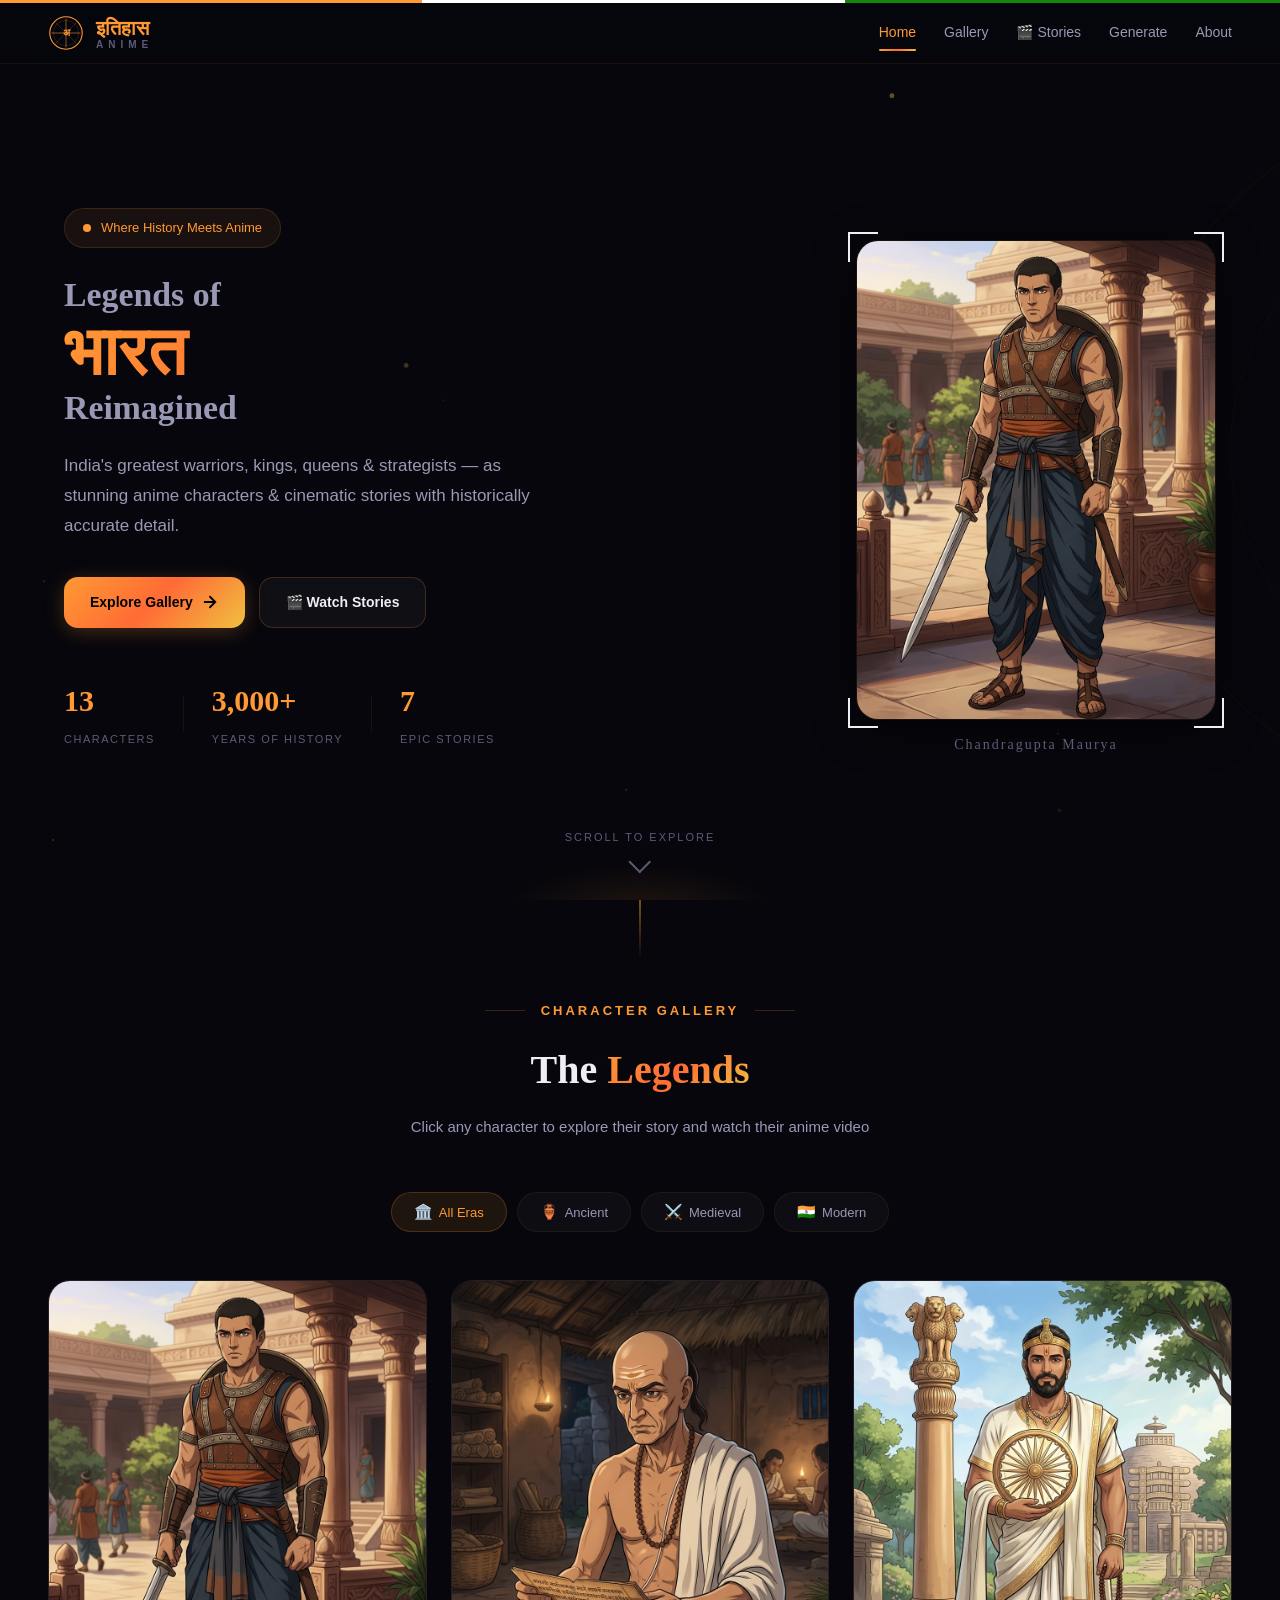
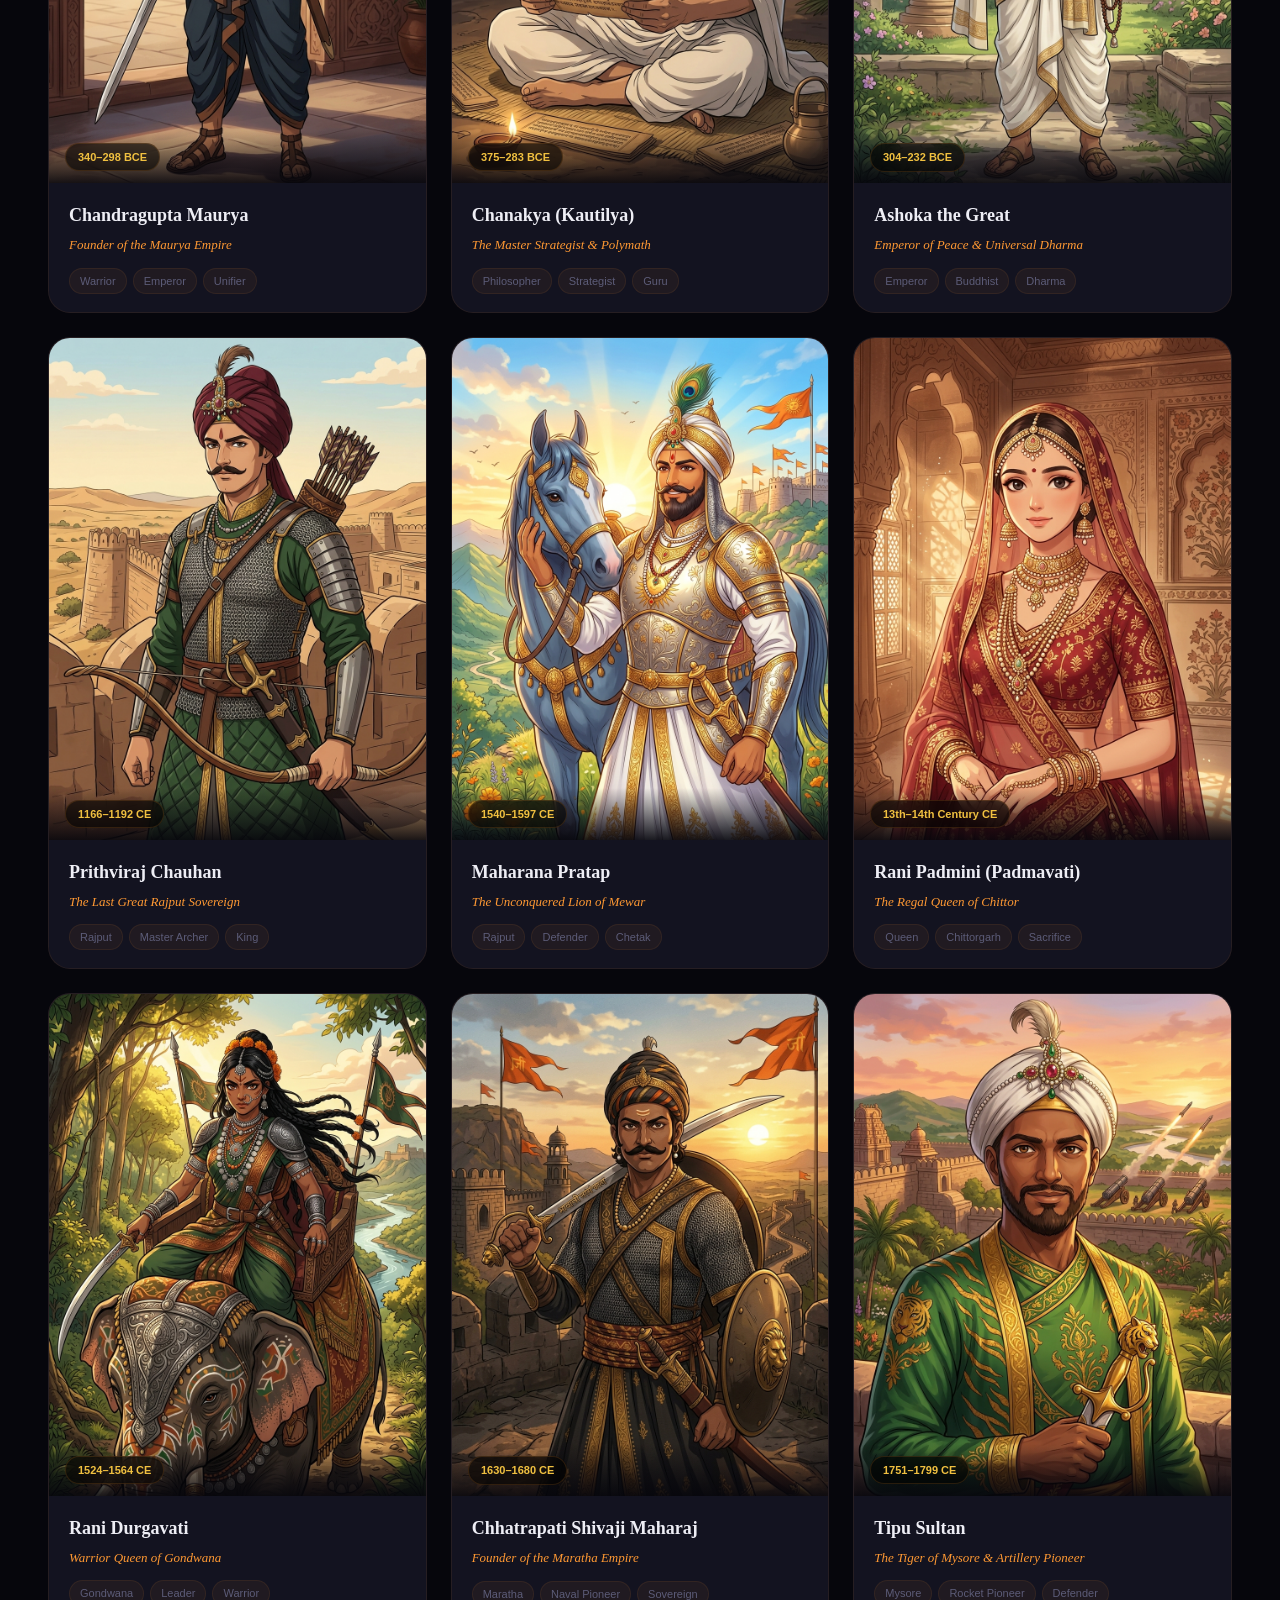
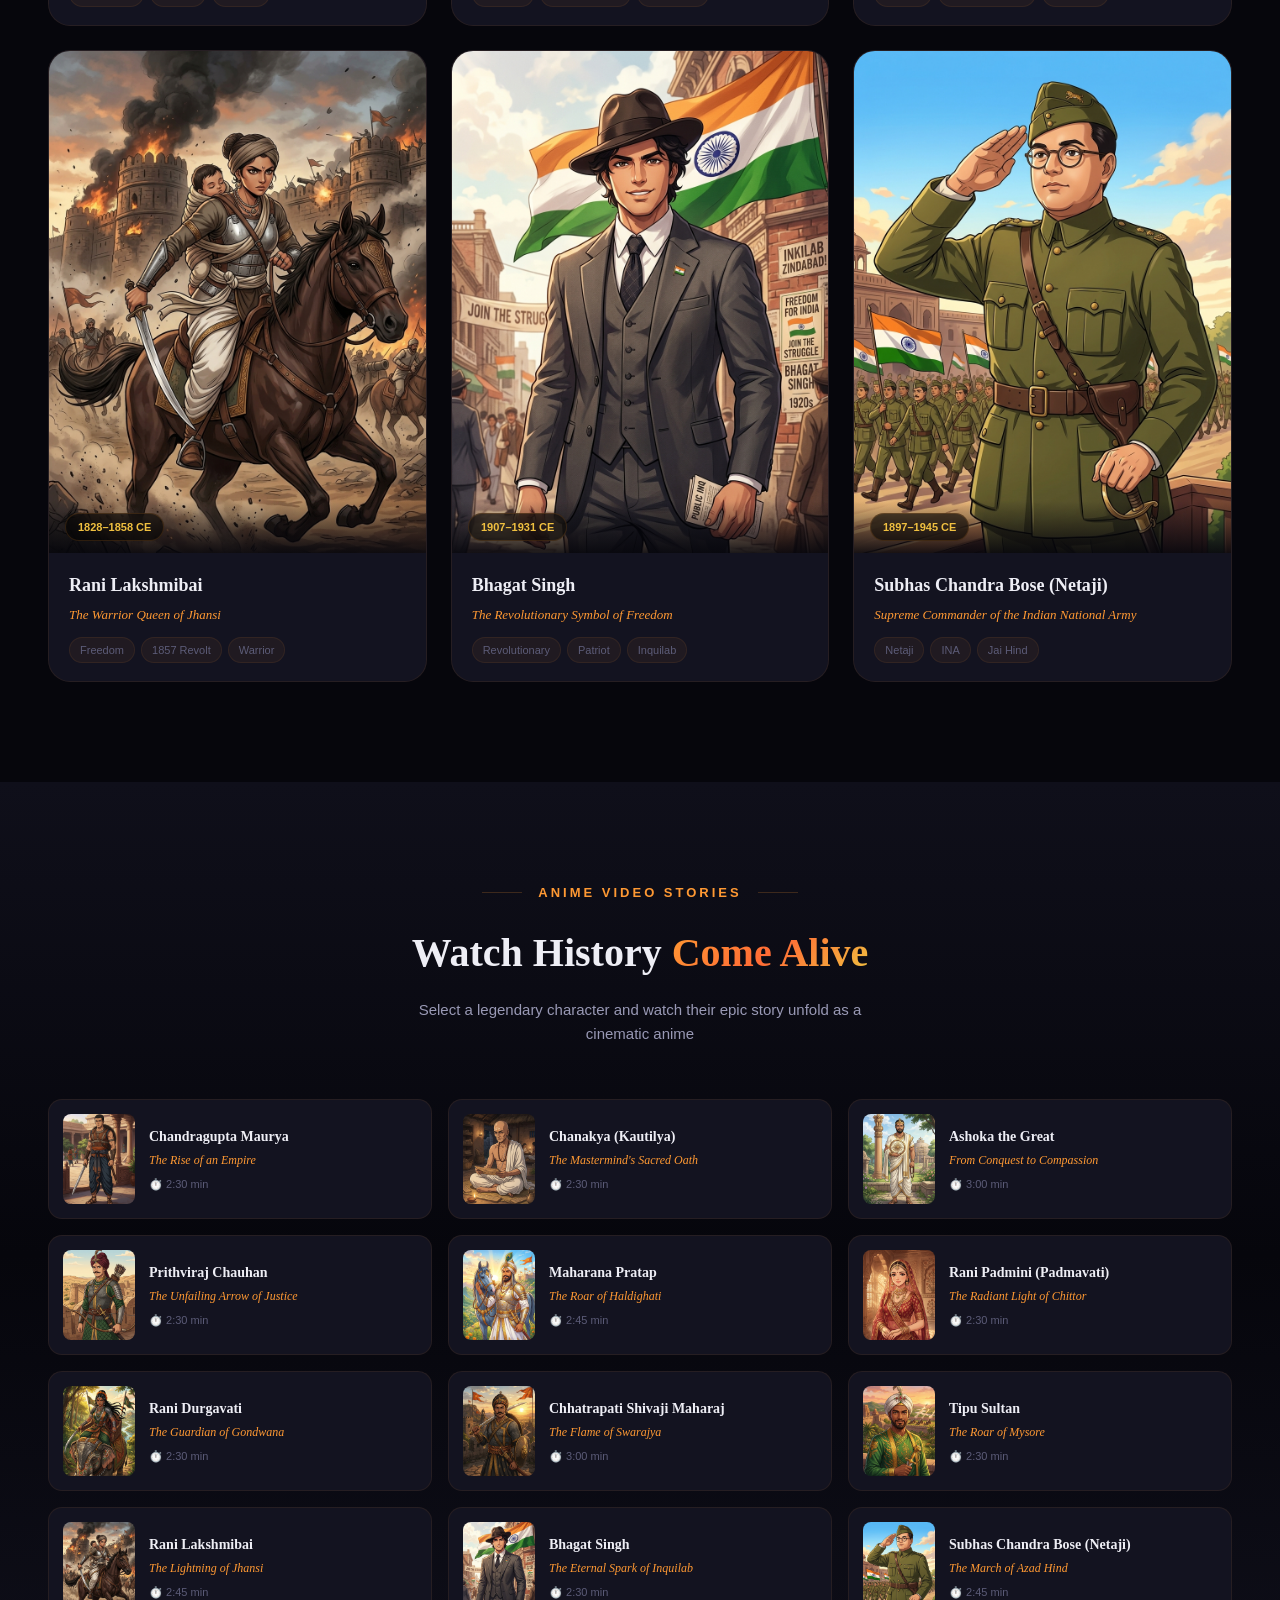
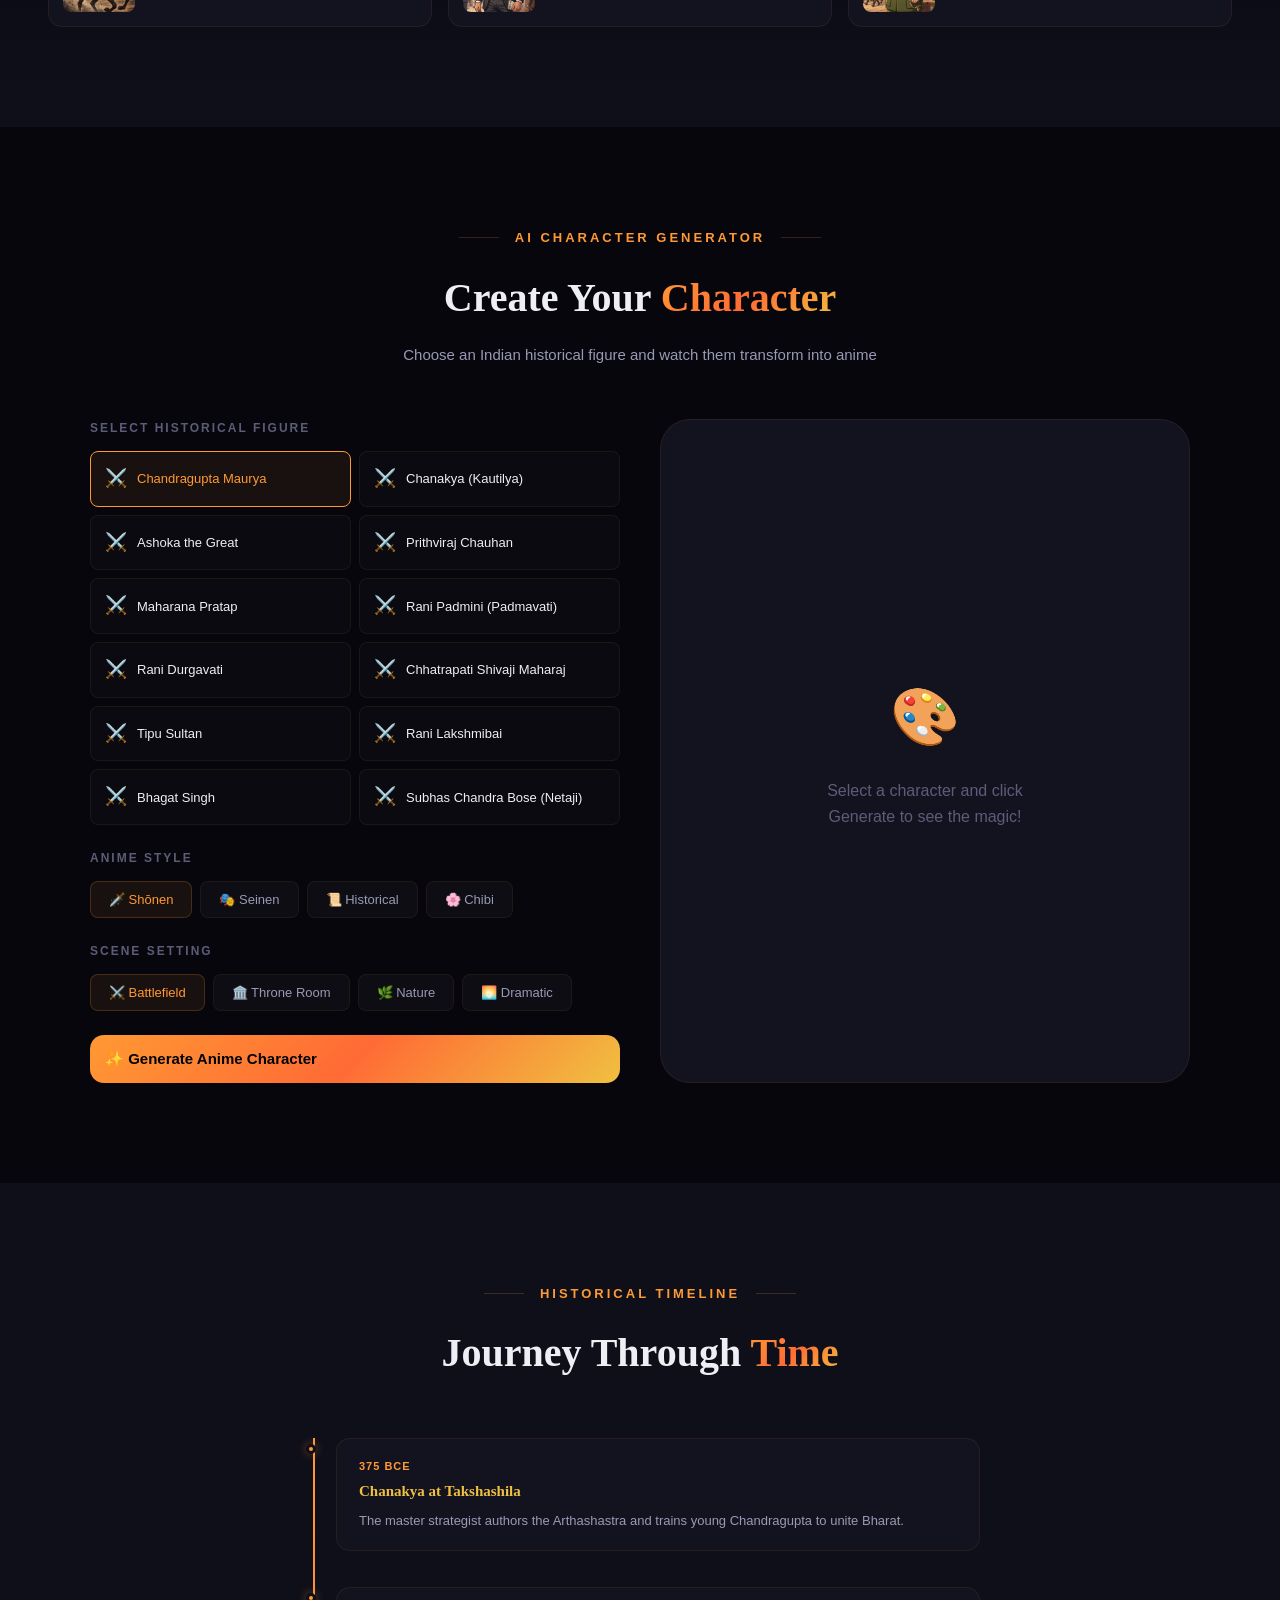
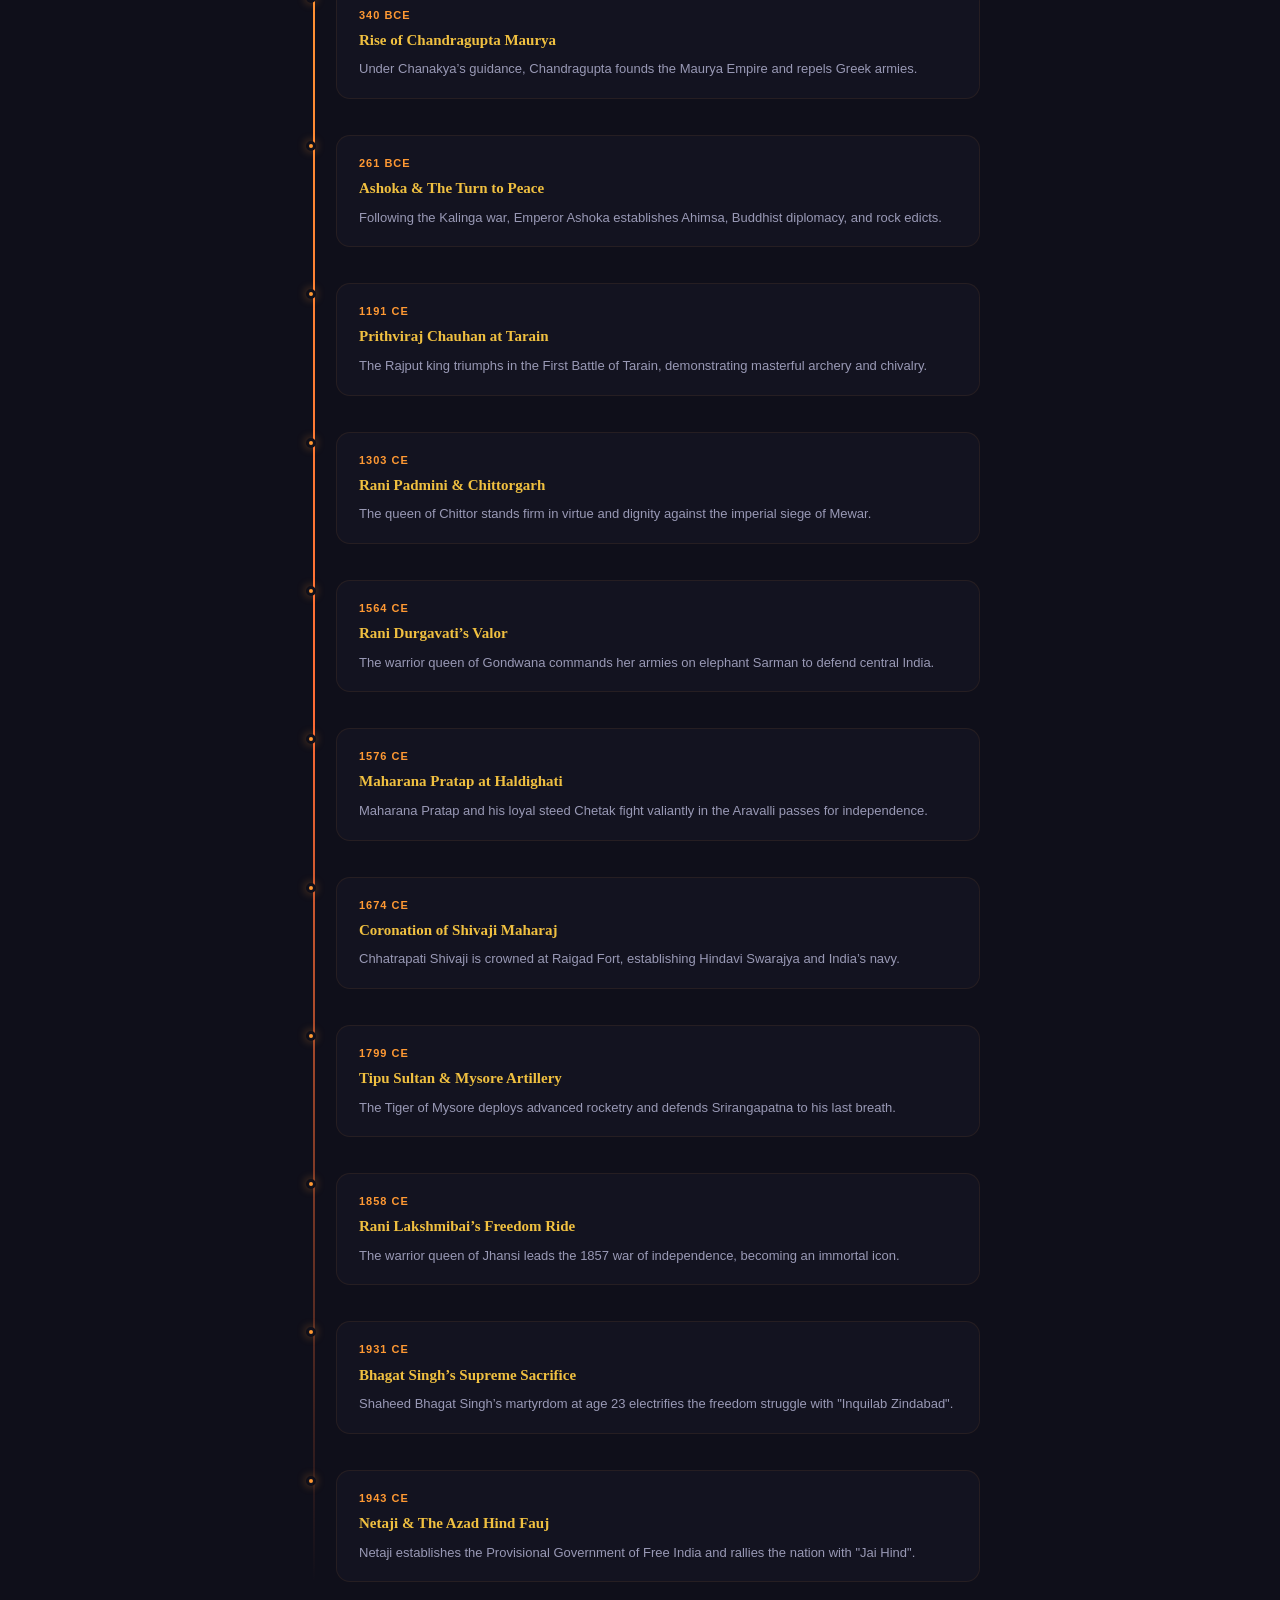
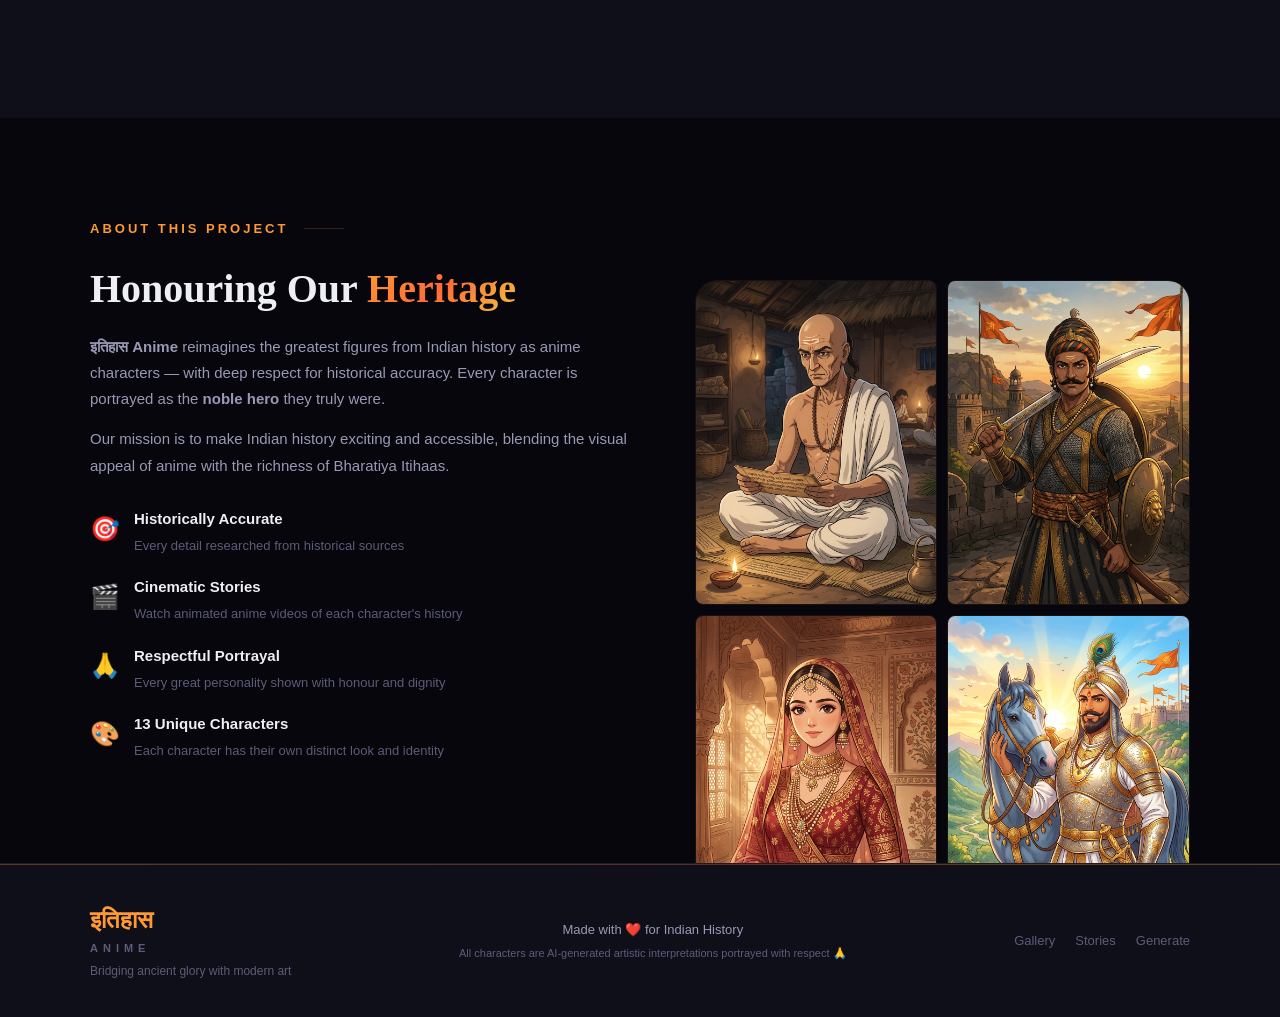
==== commit 13d66a2a: "Add OWASP cybersecurity hardening, CSP meta tags, secure server.py, and start_website.command launch" ====
--- a/index.html
+++ b/index.html
@@ -4,6 +4,13 @@
     <meta charset="UTF-8">
     <meta name="viewport" content="width=device-width, initial-scale=1.0">
     <title>इतिहास Anime — Legends of Bharat Reimagined</title>
+    
+    <!-- Cybersecurity Hardening & OWASP Compliance -->
+    <meta http-equiv="Content-Security-Policy" content="default-src 'self'; script-src 'self' 'unsafe-inline'; style-src 'self' 'unsafe-inline' https://fonts.googleapis.com; font-src 'self' https://fonts.gstatic.com; img-src 'self' data:; connect-src 'self'; frame-ancestors 'none'; base-uri 'self'; form-action 'self';">
+    <meta http-equiv="X-Content-Type-Options" content="nosniff">
+    <meta http-equiv="Referrer-Policy" content="strict-origin-when-cross-origin">
+    <meta name="referrer" content="strict-origin-when-cross-origin">
+    
     <link rel="icon" href="data:image/svg+xml,<svg xmlns='http://www.w3.org/2000/svg' viewBox='0 0 100 100'><text y='.9em' font-size='90'>⚔️</text></svg>">
     <link rel="preconnect" href="https://fonts.googleapis.com">
     <link rel="preconnect" href="https://fonts.gstatic.com" crossorigin>
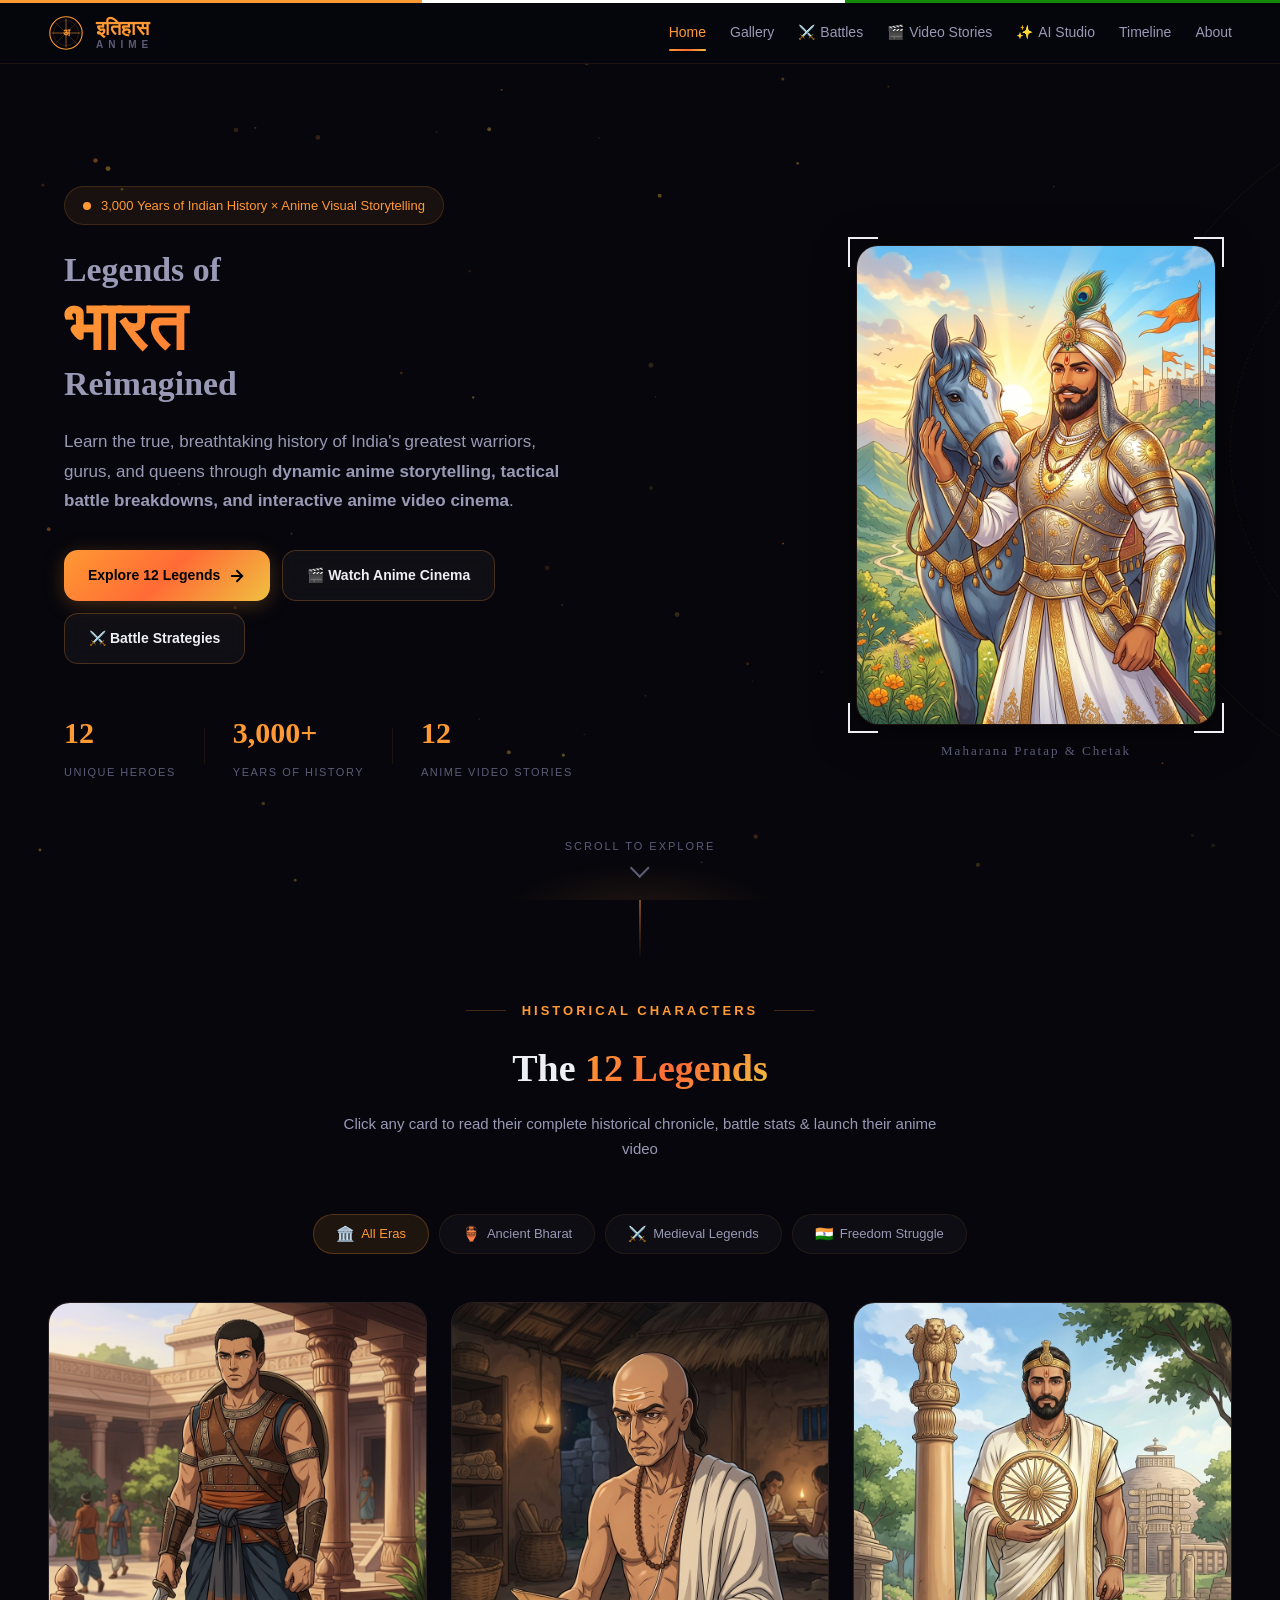
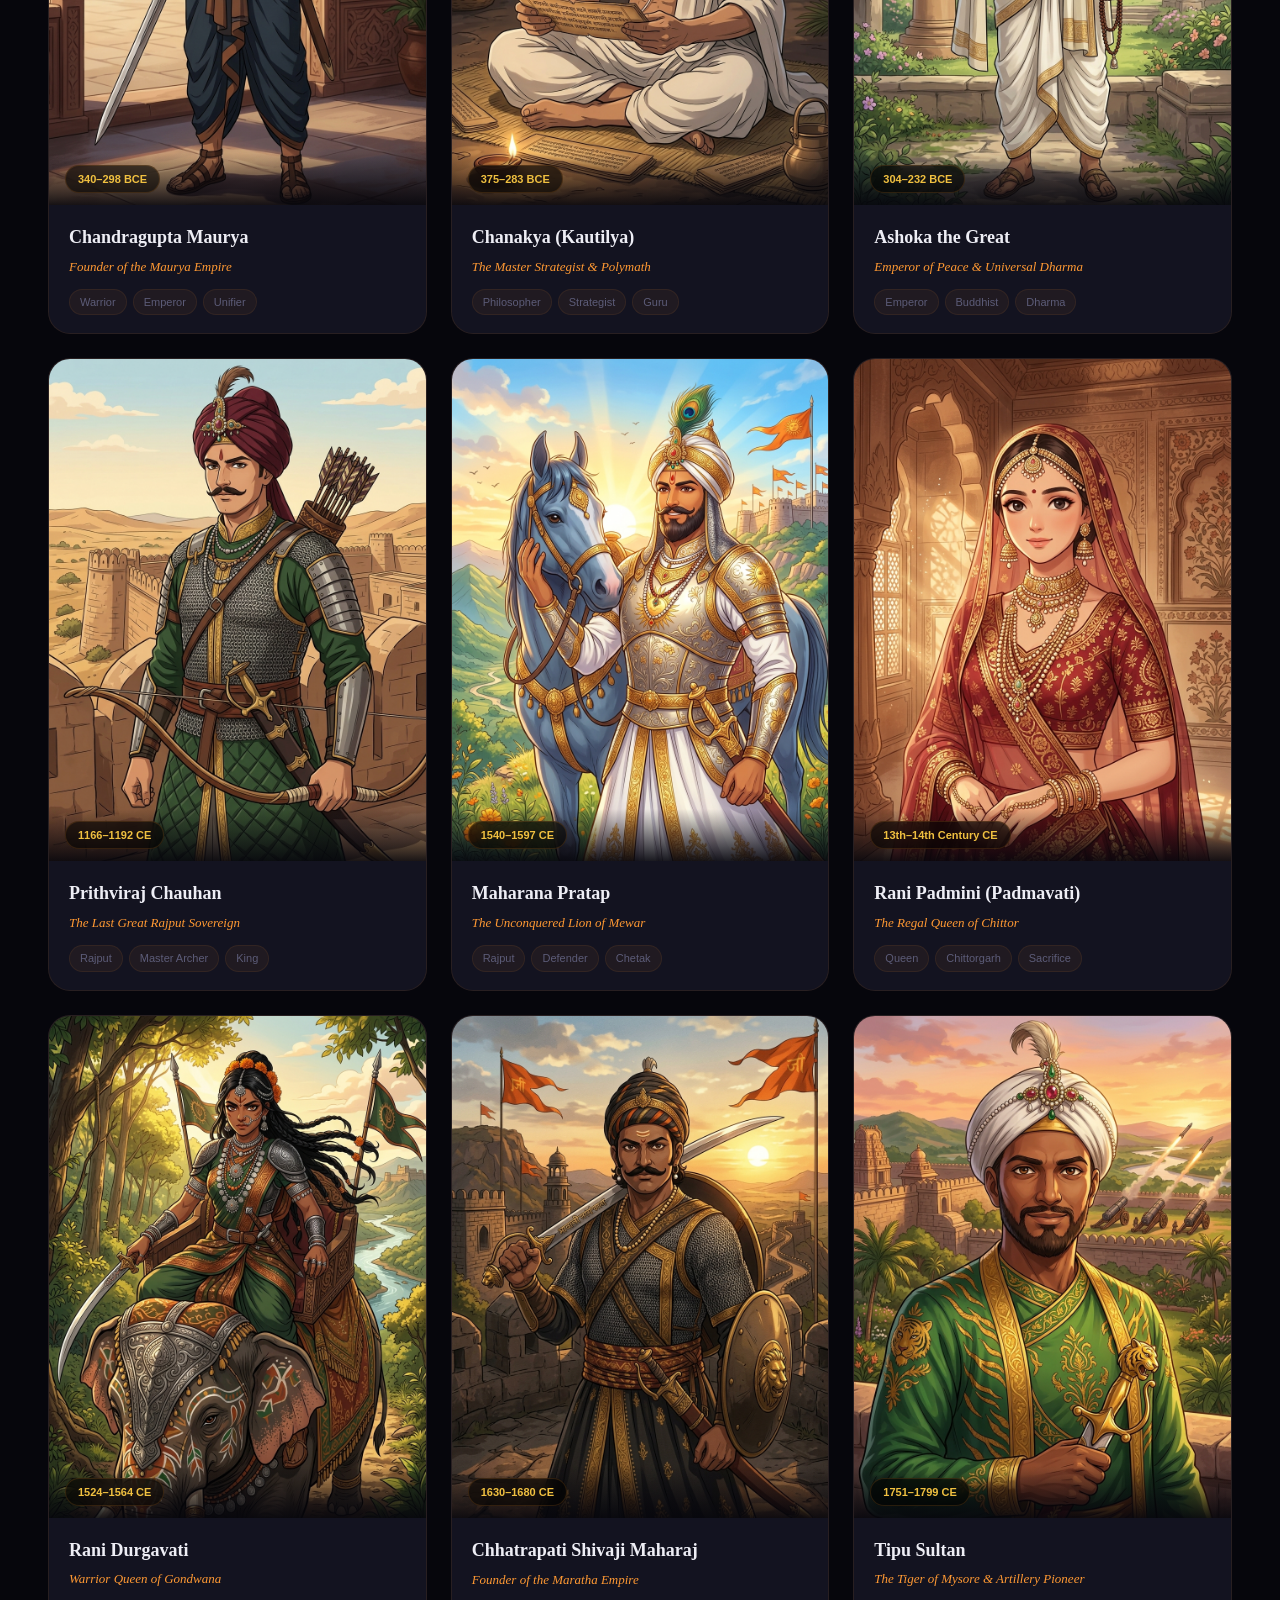
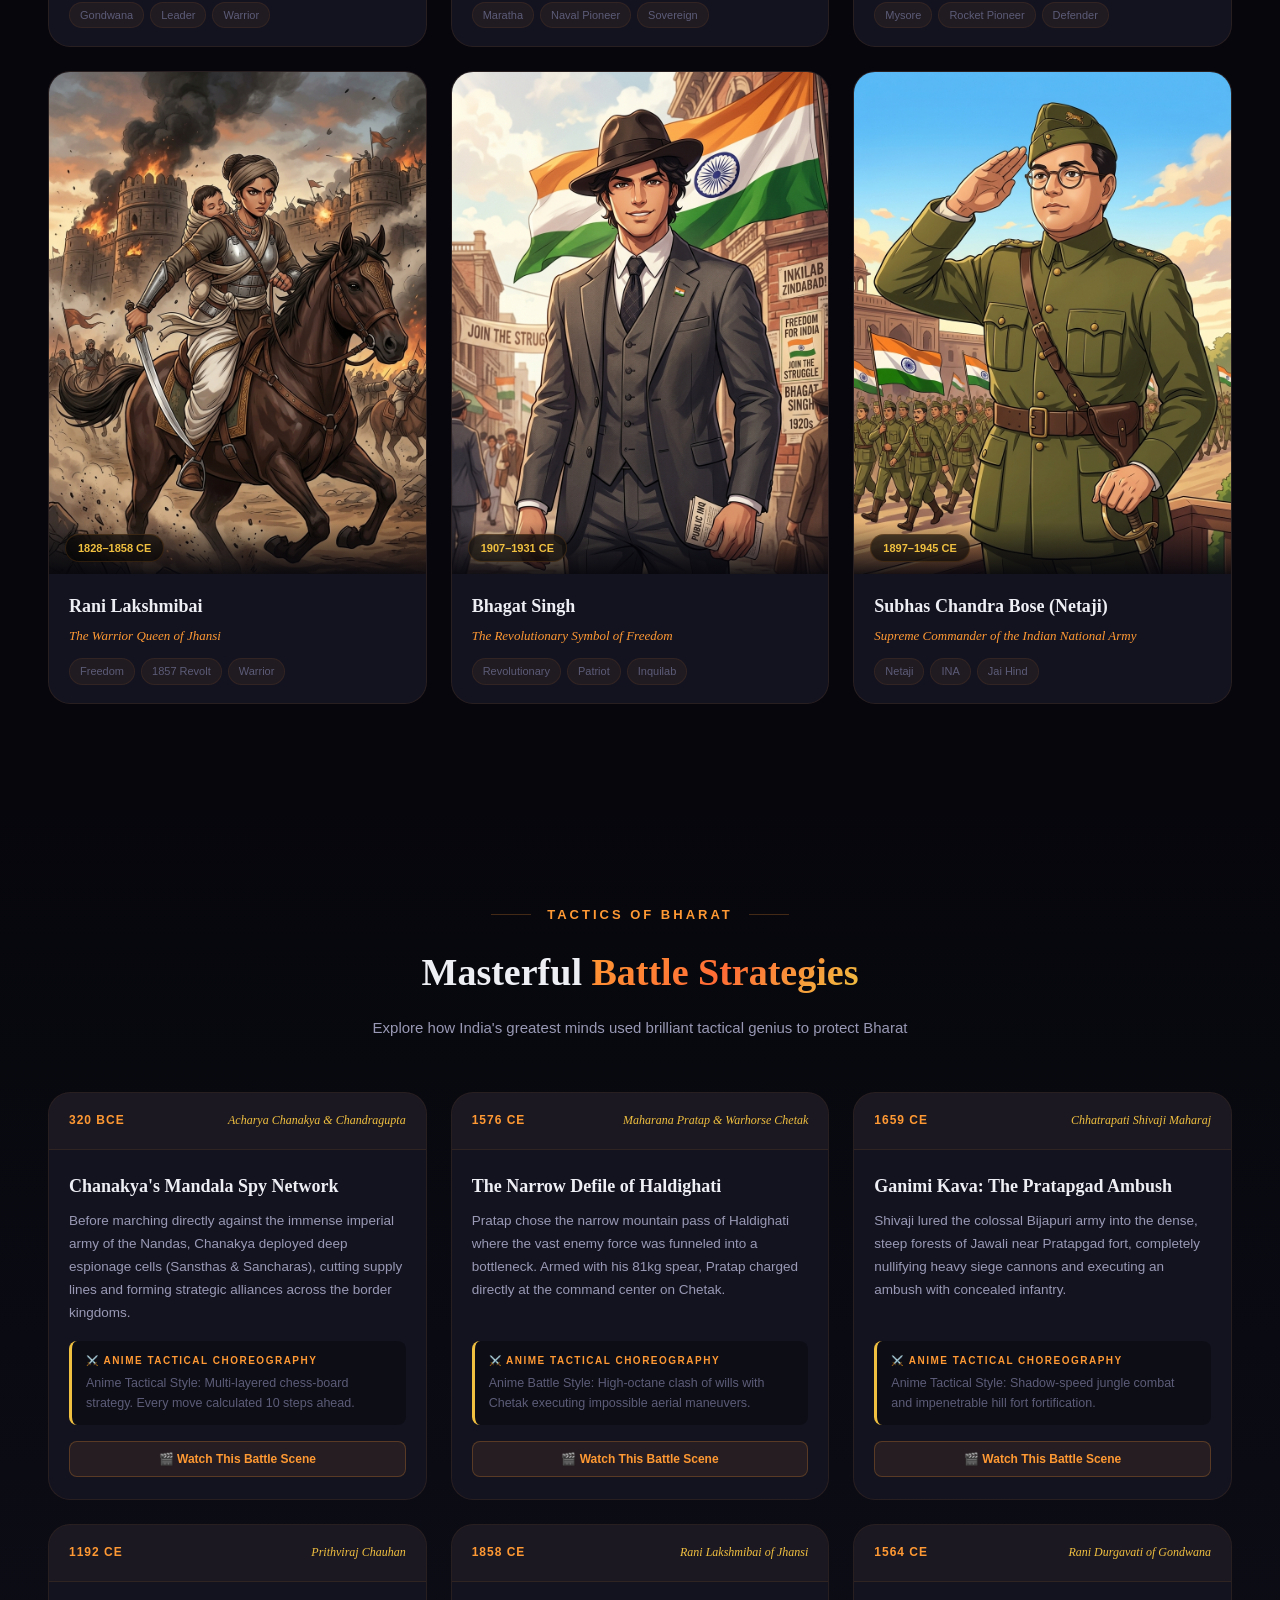
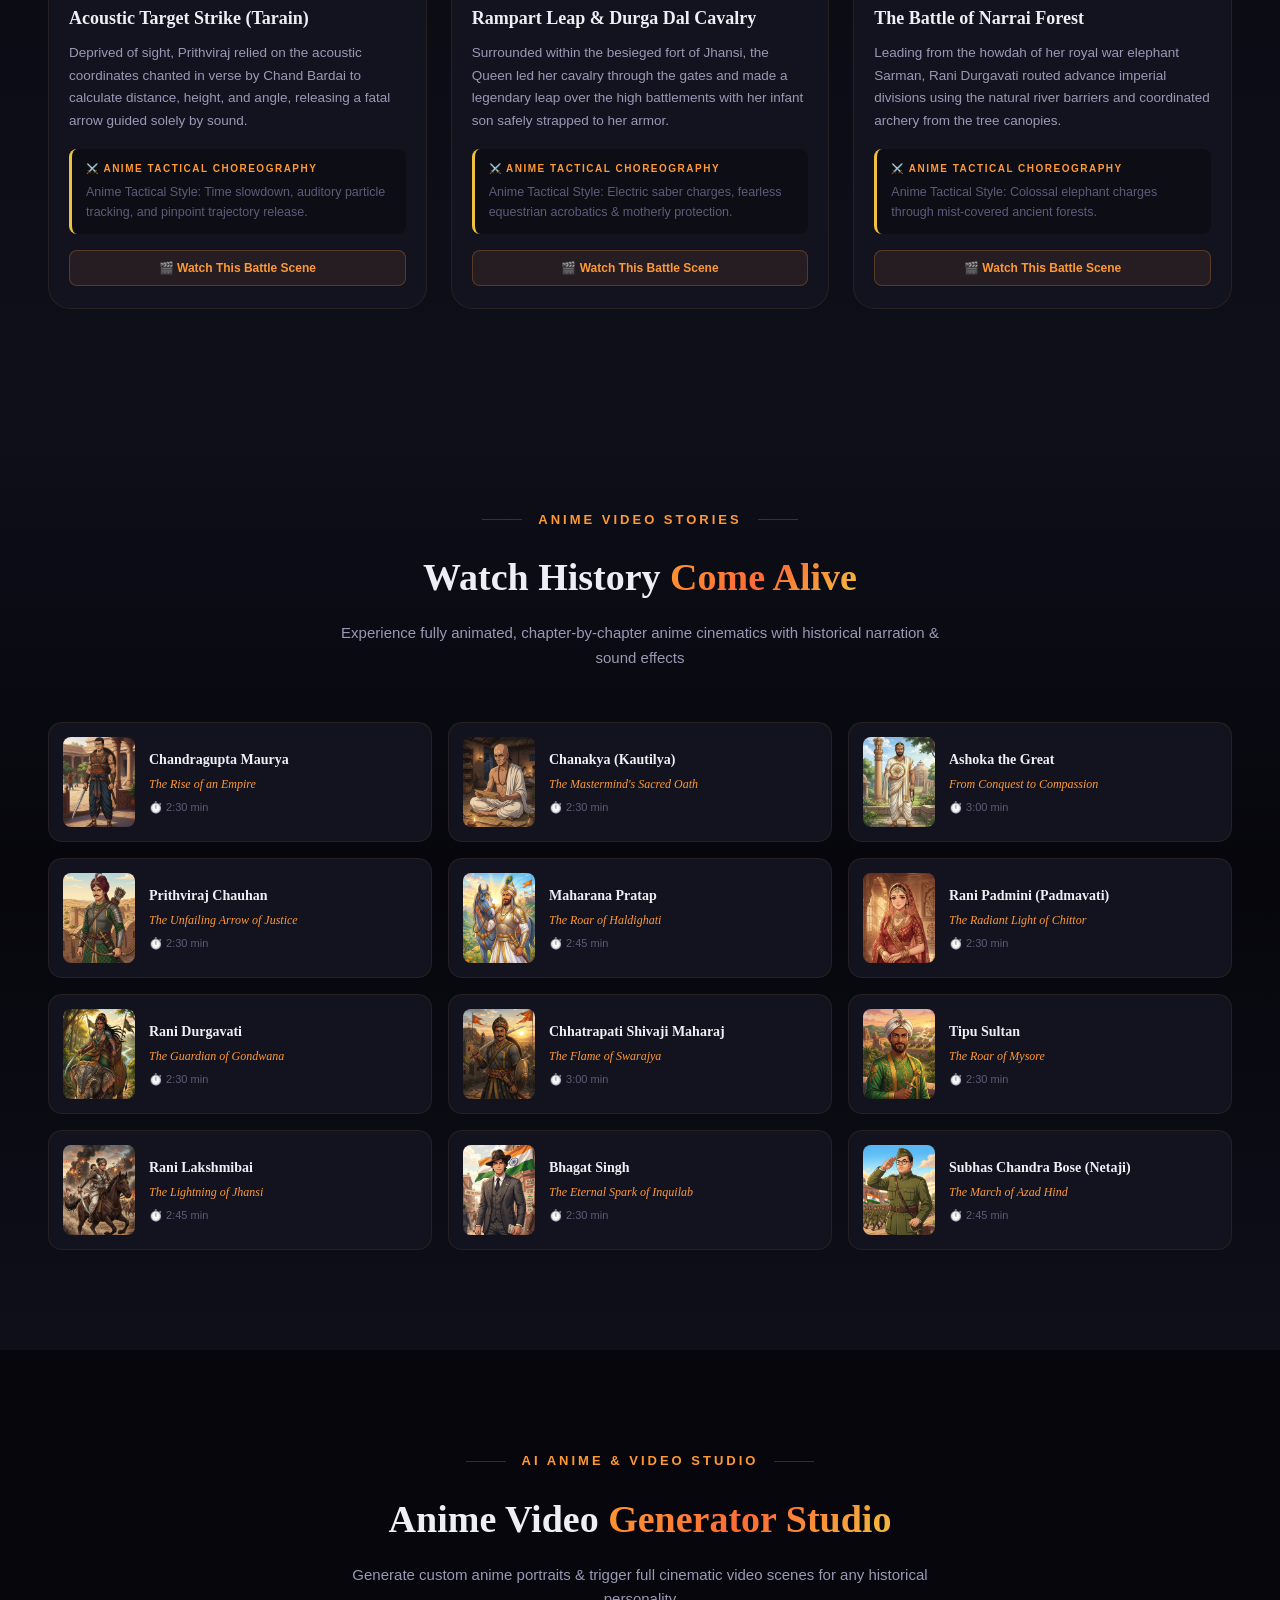
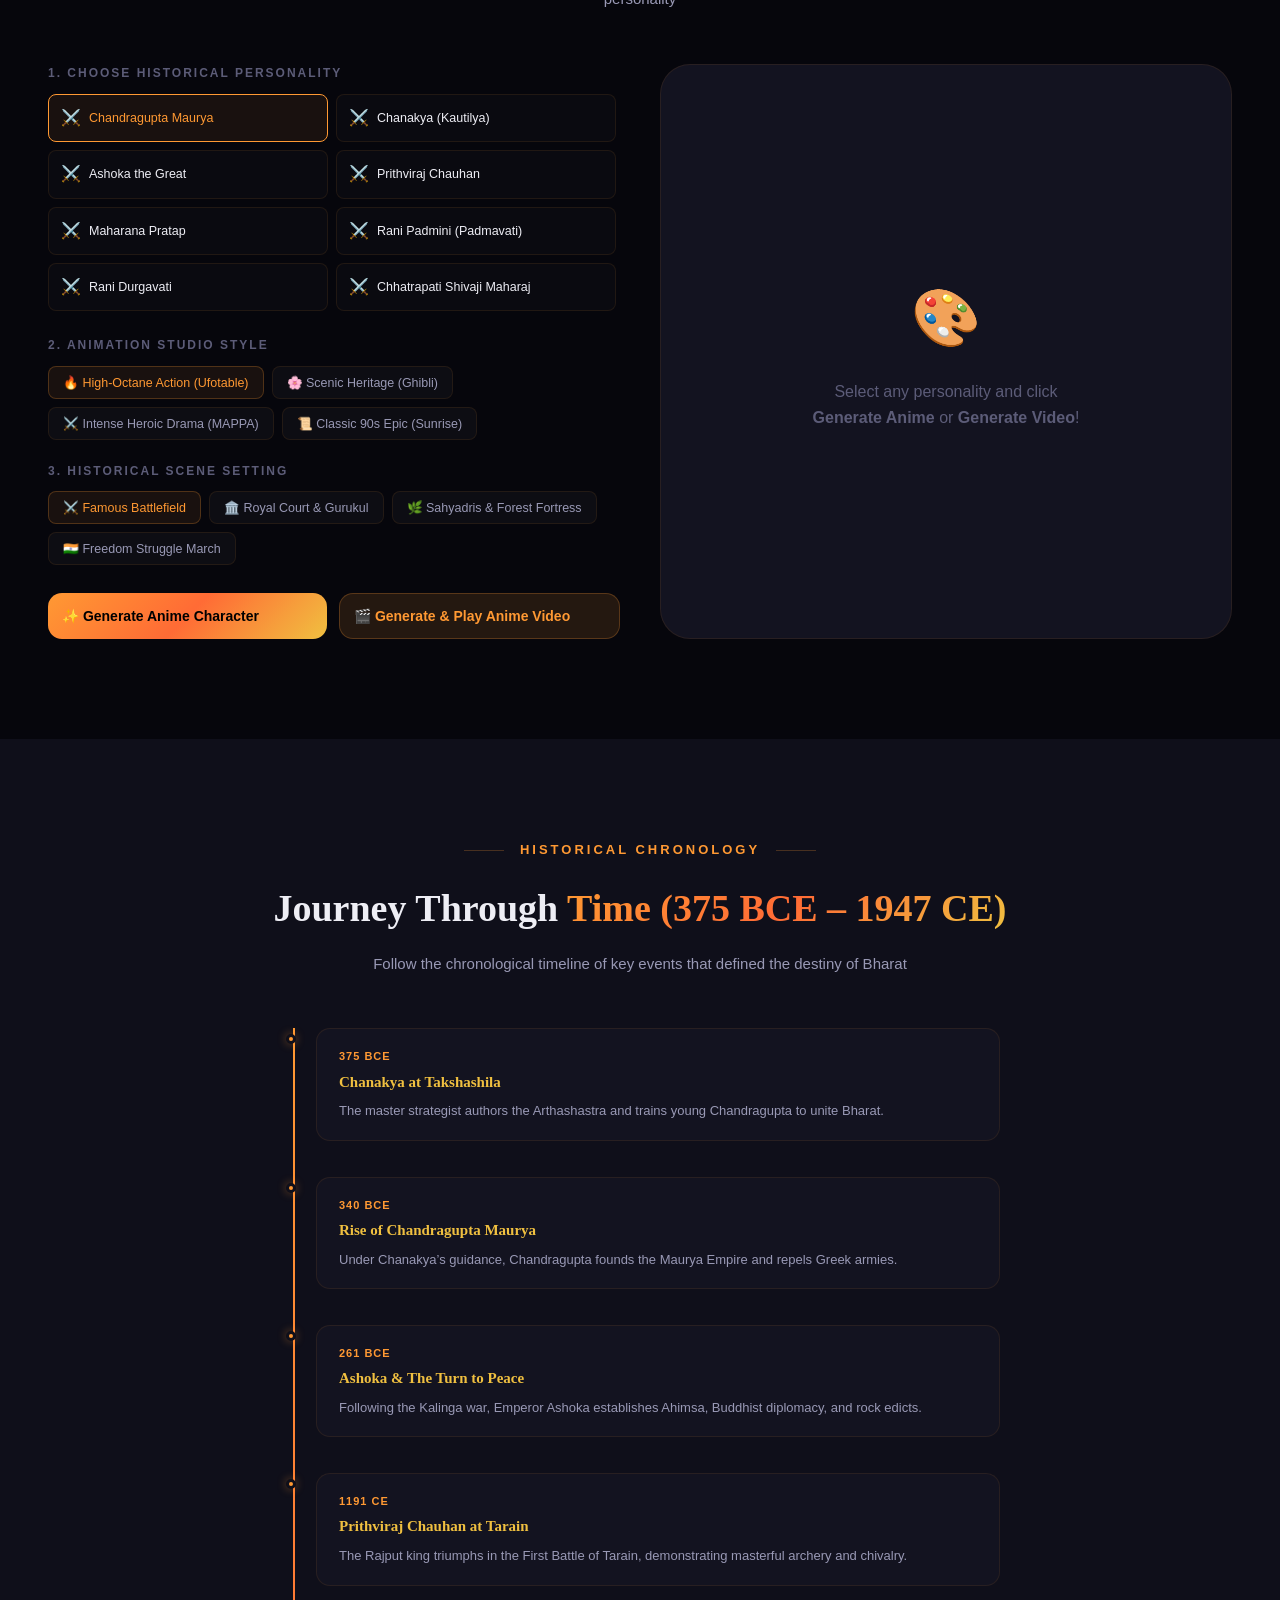
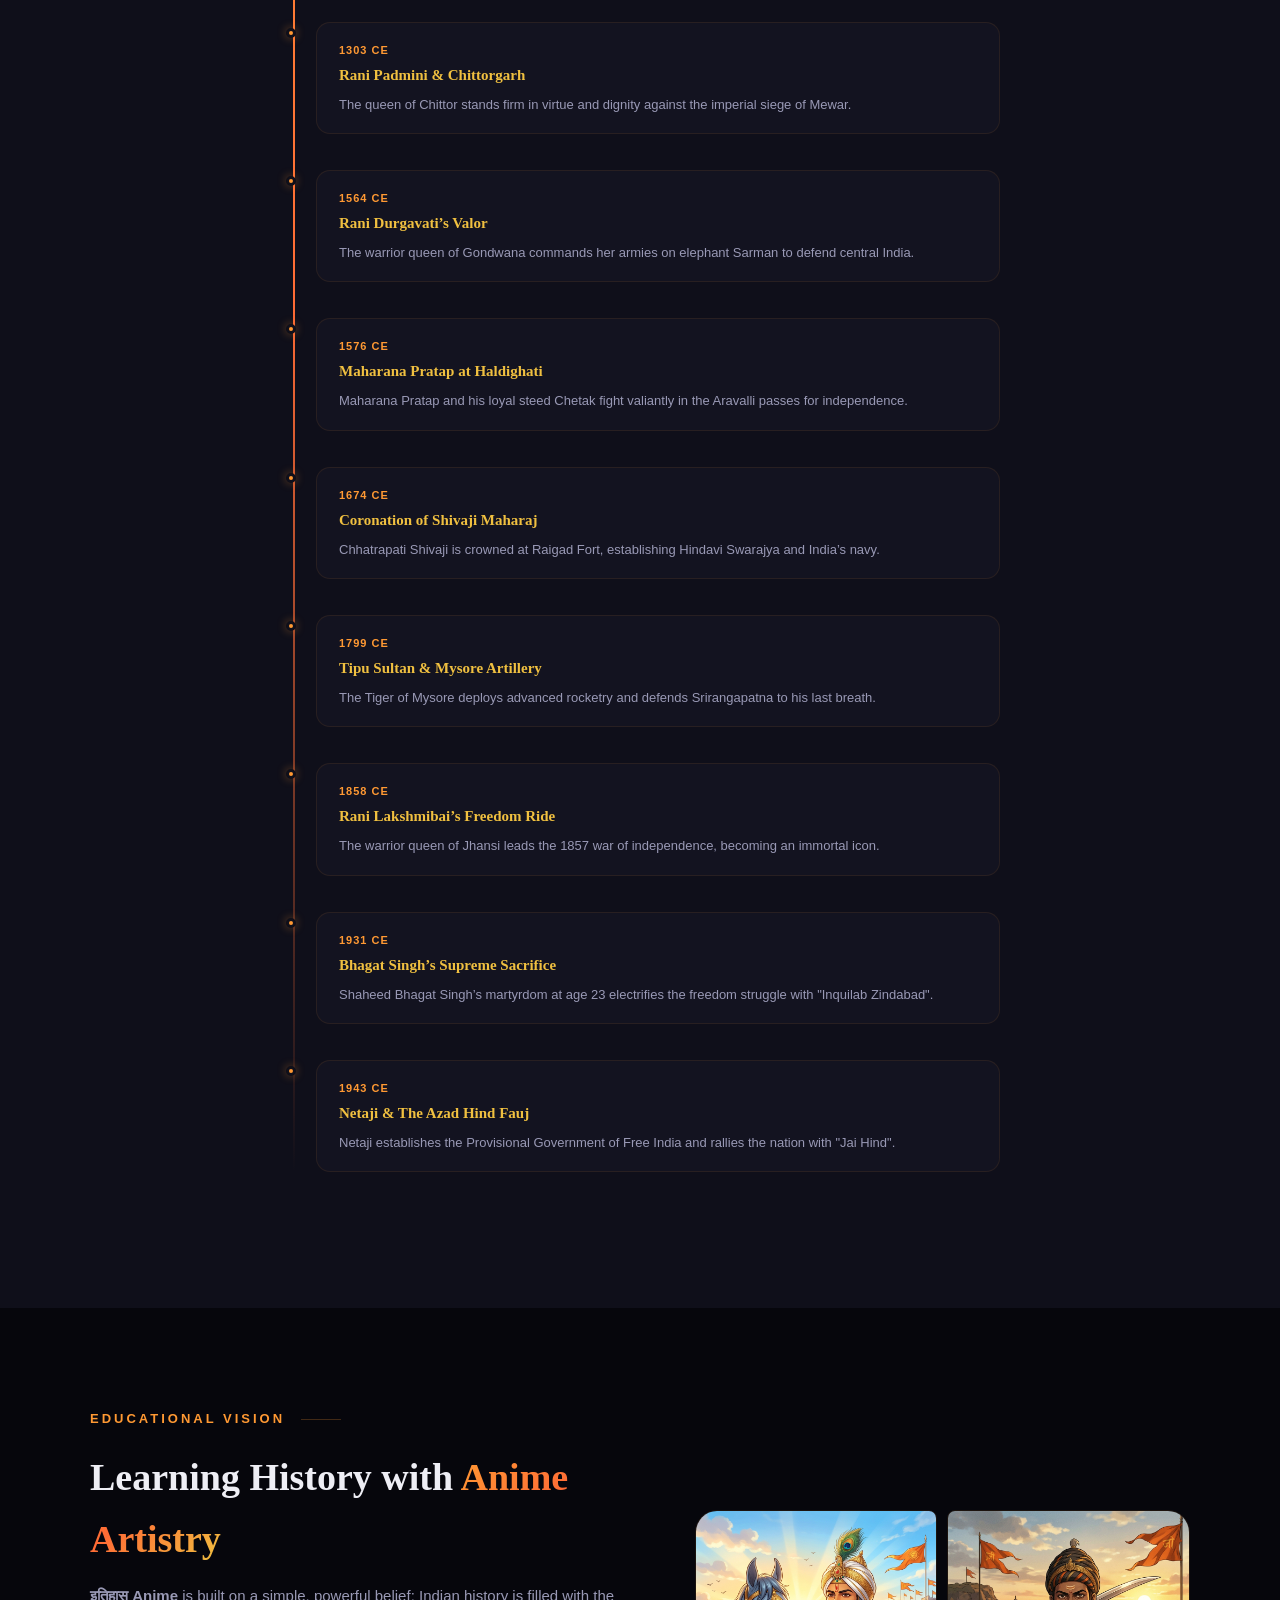
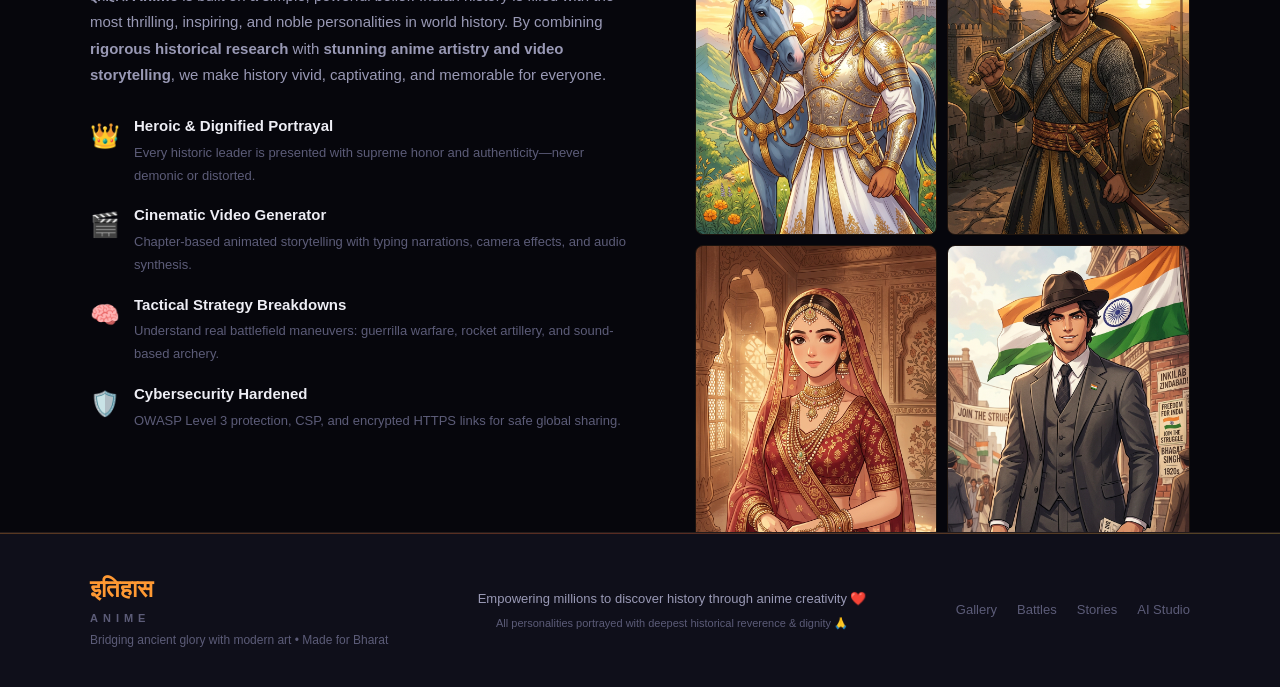
==== commit ac36f449: "Add Tactical Battles section, Anime Power Radar stats, Interactive History tabs, and Dual Anime Vide" ====
--- a/index.html
+++ b/index.html
@@ -6,7 +6,7 @@
     <title>इतिहास Anime — Legends of Bharat Reimagined</title>
     
     <!-- Cybersecurity Hardening & OWASP Compliance -->
-    <meta http-equiv="Content-Security-Policy" content="default-src 'self'; script-src 'self' 'unsafe-inline'; style-src 'self' 'unsafe-inline' https://fonts.googleapis.com; font-src 'self' https://fonts.gstatic.com; img-src 'self' data:; connect-src 'self'; frame-ancestors 'none'; base-uri 'self'; form-action 'self';">
+    <meta http-equiv="Content-Security-Policy" content="default-src 'self'; script-src 'self' 'unsafe-inline'; style-src 'self' 'unsafe-inline' https://fonts.googleapis.com; font-src 'self' https://fonts.gstatic.com; img-src 'self' data: https:; connect-src 'self'; frame-ancestors 'none'; base-uri 'self'; form-action 'self';">
     <meta http-equiv="X-Content-Type-Options" content="nosniff">
     <meta http-equiv="Referrer-Policy" content="strict-origin-when-cross-origin">
     <meta name="referrer" content="strict-origin-when-cross-origin">
@@ -20,7 +20,7 @@
 <body>
     <canvas id="particles"></canvas>
 
-    <!-- Decorative SVG Border Pattern -->
+    <!-- Decorative Top Border (Tricolor) -->
     <div class="deco-border-top"></div>
 
     <!-- Navigation -->
@@ -30,7 +30,6 @@
                 <svg width="36" height="36" viewBox="0 0 100 100" fill="none">
                     <circle cx="50" cy="50" r="45" stroke="#ff9933" stroke-width="3"/>
                     <circle cx="50" cy="50" r="35" stroke="#ff993366" stroke-width="1"/>
-                    <!-- Ashoka Chakra style spokes -->
                     <line x1="50" y1="10" x2="50" y2="90" stroke="#ff9933" stroke-width="1.5"/>
                     <line x1="10" y1="50" x2="90" y2="50" stroke="#ff9933" stroke-width="1.5"/>
                     <line x1="21" y1="21" x2="79" y2="79" stroke="#ff993388" stroke-width="1"/>
@@ -46,8 +45,10 @@
         <div class="nav-links" id="navLinks">
             <a href="#home" class="nav-link active">Home</a>
             <a href="#gallery" class="nav-link">Gallery</a>
-            <a href="#video" class="nav-link"><span class="nav-icon">🎬</span> Stories</a>
-            <a href="#generate" class="nav-link">Generate</a>
+            <a href="#tactics" class="nav-link"><span class="nav-icon">⚔️</span> Battles</a>
+            <a href="#video" class="nav-link"><span class="nav-icon">🎬</span> Video Stories</a>
+            <a href="#generate" class="nav-link"><span class="nav-icon">✨</span> AI Studio</a>
+            <a href="#timeline" class="nav-link">Timeline</a>
             <a href="#about" class="nav-link">About</a>
         </div>
         <button class="nav-toggle" id="navToggle" aria-label="Menu">
@@ -64,32 +65,34 @@
         </div>
         <div class="hero-inner">
             <div class="hero-content">
-                <div class="hero-badge"><span class="badge-dot"></span> Where History Meets Anime</div>
+                <div class="hero-badge"><span class="badge-dot"></span> 3,000 Years of Indian History × Anime Visual Storytelling</div>
                 <h1 class="hero-title">
                     <span class="t-line t1">Legends of</span>
                     <span class="t-line t2 gradient-text">भारत</span>
                     <span class="t-line t3">Reimagined</span>
                 </h1>
                 <p class="hero-desc">
-                    India's greatest warriors, kings, queens & strategists 
-                    — as stunning anime characters & cinematic stories 
-                    with historically accurate detail.
+                    Learn the true, breathtaking history of India's greatest warriors, gurus, and queens through 
+                    <strong>dynamic anime storytelling, tactical battle breakdowns, and interactive anime video cinema</strong>.
                 </p>
                 <div class="hero-actions">
                     <a href="#gallery" class="btn btn-primary">
-                        <span>Explore Gallery</span>
+                        <span>Explore 12 Legends</span>
                         <svg width="18" height="18" viewBox="0 0 24 24" fill="none" stroke="currentColor" stroke-width="2.5" stroke-linecap="round"><path d="M5 12h14M12 5l7 7-7 7"/></svg>
                     </a>
                     <a href="#video" class="btn btn-glass">
-                        <span>🎬 Watch Stories</span>
+                        <span>🎬 Watch Anime Cinema</span>
                     </a>
+                    <a href="#tactics" class="btn btn-glass">
+                        <span>⚔️ Battle Strategies</span>
+                    </a>
                 </div>
                 <div class="hero-stats">
-                    <div class="stat"><span class="stat-num" data-target="13">0</span><span class="stat-label">Characters</span></div>
+                    <div class="stat"><span class="stat-num" data-target="12">0</span><span class="stat-label">Unique Heroes</span></div>
                     <div class="stat-divider"></div>
                     <div class="stat"><span class="stat-num" data-target="3000">0</span><span class="stat-label">Years of History</span></div>
                     <div class="stat-divider"></div>
-                    <div class="stat"><span class="stat-num" data-target="7">0</span><span class="stat-label">Epic Stories</span></div>
+                    <div class="stat"><span class="stat-num" data-target="12">0</span><span class="stat-label">Anime Video Stories</span></div>
                 </div>
             </div>
             <div class="hero-visual">
@@ -97,13 +100,14 @@
                     <div class="frame-corner tl"></div><div class="frame-corner tr"></div>
                     <div class="frame-corner bl"></div><div class="frame-corner br"></div>
                     <div class="hero-carousel">
-                        <img src="images/chandragupta_maurya.jpg" alt="Chandragupta Maurya" class="carousel-img active">
+                        <img src="images/maharana_pratap.jpg" alt="Maharana Pratap" class="carousel-img active">
+                        <img src="images/chanakya.jpg" alt="Chanakya" class="carousel-img">
+                        <img src="images/shivaji_maharaj.jpg" alt="Shivaji Maharaj" class="carousel-img">
                         <img src="images/rani_lakshmibai.jpg" alt="Rani Lakshmibai" class="carousel-img">
-                        <img src="images/shivaji_maharaj.jpg" alt="Shivaji Maharaj" class="carousel-img">
-                        <img src="images/maharana_pratap.jpg" alt="Maharana Pratap" class="carousel-img">
                         <img src="images/bhagat_singh.jpg" alt="Bhagat Singh" class="carousel-img">
-                    </div>
-                    <div class="hero-carousel-name" id="heroCarouselName">Chandragupta Maurya</div>
+                        <img src="images/ashoka_the_great.jpg" alt="Ashoka the Great" class="carousel-img">
+                    </div>
+                    <div class="hero-carousel-name" id="heroCarouselName">Maharana Pratap & Chetak</div>
                 </div>
                 <div class="hero-glow"></div>
             </div>
@@ -120,11 +124,11 @@
         <div class="section-header">
             <div class="section-tag-wrap">
                 <div class="tag-line"></div>
-                <span class="section-tag">Character Gallery</span>
-                <div class="tag-line"></div>
-            </div>
-            <h2 class="section-title">The <span class="gradient-text">Legends</span></h2>
-            <p class="section-desc">Click any character to explore their story and watch their anime video</p>
+                <span class="section-tag">Historical Characters</span>
+                <div class="tag-line"></div>
+            </div>
+            <h2 class="section-title">The <span class="gradient-text">12 Legends</span></h2>
+            <p class="section-desc">Click any card to read their complete historical chronicle, battle stats & launch their anime video</p>
         </div>
 
         <div class="filter-bar">
@@ -132,43 +136,82 @@
                 <span class="filter-icon">🏛️</span> All Eras
             </button>
             <button class="filter-btn" data-filter="ancient">
-                <span class="filter-icon">🏺</span> Ancient
+                <span class="filter-icon">🏺</span> Ancient Bharat
             </button>
             <button class="filter-btn" data-filter="medieval">
-                <span class="filter-icon">⚔️</span> Medieval
+                <span class="filter-icon">⚔️</span> Medieval Legends
             </button>
             <button class="filter-btn" data-filter="modern">
-                <span class="filter-icon">🇮🇳</span> Modern
+                <span class="filter-icon">🇮🇳</span> Freedom Struggle
             </button>
         </div>
 
         <div class="gallery-grid" id="galleryGrid">
-            <!-- Cards injected by JS for clean code -->
-        </div>
-    </section>
-
-    <!-- Character Modal -->
+            <!-- Dynamically populated by JS -->
+        </div>
+    </section>
+
+    <!-- ===== INTERACTIVE CHARACTER MODAL WITH ANIME HISTORY CHRONICLES ===== -->
     <div class="modal" id="characterModal">
         <div class="modal-backdrop"></div>
         <div class="modal-content">
             <button class="modal-close" aria-label="Close">✕</button>
             <div class="modal-grid">
-                <div class="modal-image"><img id="modalImg" src="" alt=""></div>
+                <div class="modal-image">
+                    <img id="modalImg" src="" alt="">
+                    <div class="modal-img-badge" id="modalImgBadge">Honorable Hero</div>
+                </div>
                 <div class="modal-info">
                     <span class="modal-era" id="modalEra"></span>
                     <h2 class="modal-name" id="modalName"></h2>
                     <p class="modal-role" id="modalRole"></p>
                     <div class="modal-divider"><div class="divider-chakra">☸</div></div>
-                    <p class="modal-bio" id="modalBio"></p>
-                    <div class="modal-stats-grid" id="modalStats"></div>
-                    <blockquote class="modal-quote" id="modalQuote"></blockquote>
-                    <button class="btn btn-primary btn-watch" onclick="playStoryFromModal()">🎬 Watch Anime Story</button>
+                    
+                    <!-- Tab Selector for Deep History -->
+                    <div class="modal-tabs">
+                        <button class="modal-tab active" data-tab="story">📜 Historical Story</button>
+                        <button class="modal-tab" data-tab="stats">⚔️ Anime Battle Stats</button>
+                        <button class="modal-tab" data-tab="tactics">🧠 Key Strategy</button>
+                    </div>
+
+                    <div class="tab-pane active" id="tabStory">
+                        <p class="modal-bio" id="modalBio"></p>
+                        <blockquote class="modal-quote" id="modalQuote"></blockquote>
+                    </div>
+
+                    <div class="tab-pane" id="tabStats">
+                        <div class="anime-power-radar" id="modalRadar"></div>
+                        <div class="modal-stats-grid" id="modalStats"></div>
+                    </div>
+
+                    <div class="tab-pane" id="tabTactics">
+                        <div class="modal-tactics-box" id="modalTactics"></div>
+                    </div>
+
+                    <button class="btn btn-primary btn-watch" onclick="playStoryFromModal()">🎬 Watch Cinematic Anime Video</button>
                 </div>
             </div>
         </div>
     </div>
 
-    <!-- ===== VIDEO STORIES ===== -->
+    <!-- ===== TACTICAL BATTLES & ANIME HISTORICAL BREAKDOWN ===== -->
+    <section id="tactics" class="tactics-section">
+        <div class="section-header">
+            <div class="section-tag-wrap">
+                <div class="tag-line"></div>
+                <span class="section-tag">Tactics of Bharat</span>
+                <div class="tag-line"></div>
+            </div>
+            <h2 class="section-title">Masterful <span class="gradient-text">Battle Strategies</span></h2>
+            <p class="section-desc">Explore how India's greatest minds used brilliant tactical genius to protect Bharat</p>
+        </div>
+
+        <div class="tactics-container" id="tacticsContainer">
+            <!-- Injected by JS -->
+        </div>
+    </section>
+
+    <!-- ===== VIDEO STORIES & CINEMA PLAYER ===== -->
     <section id="video" class="video-section">
         <div class="section-header">
             <div class="section-tag-wrap">
@@ -177,7 +220,7 @@
                 <div class="tag-line"></div>
             </div>
             <h2 class="section-title">Watch History <span class="gradient-text">Come Alive</span></h2>
-            <p class="section-desc">Select a legendary character and watch their epic story unfold as a cinematic anime</p>
+            <p class="section-desc">Experience fully animated, chapter-by-chapter anime cinematics with historical narration & sound effects</p>
         </div>
 
         <div class="video-container">
@@ -203,79 +246,89 @@
             </div>
             <div class="cinema-letterbox bottom"></div>
             <div class="cinema-controls">
-                <button class="cinema-btn" id="cinemaPlayPause">⏸️</button>
+                <button class="cinema-btn" id="cinemaPlayPause" title="Play/Pause">⏸️</button>
                 <div class="cinema-progress"><div class="cinema-progress-bar" id="cinemaProgressBar"></div><div class="cinema-chapter-dots" id="cinemaChapterDots"></div></div>
                 <span class="cinema-time" id="cinemaTime">00:00</span>
-                <button class="cinema-btn" id="cinemaFullscreen">⛶</button>
-                <button class="cinema-btn" id="cinemaClose">✕</button>
-            </div>
-        </div>
-    </section>
-
-    <!-- ===== GENERATE ===== -->
+                <button class="cinema-btn" id="cinemaFullscreen" title="Fullscreen">⛶</button>
+                <button class="cinema-btn" id="cinemaClose" title="Exit Cinema">✕</button>
+            </div>
+        </div>
+    </section>
+
+    <!-- ===== AI ANIME STUDIO & VIDEO GENERATOR ===== -->
     <section id="generate" class="generate">
         <div class="section-header">
             <div class="section-tag-wrap">
                 <div class="tag-line"></div>
-                <span class="section-tag">AI Character Generator</span>
-                <div class="tag-line"></div>
-            </div>
-            <h2 class="section-title">Create Your <span class="gradient-text">Character</span></h2>
-            <p class="section-desc">Choose an Indian historical figure and watch them transform into anime</p>
+                <span class="section-tag">AI Anime & Video Studio</span>
+                <div class="tag-line"></div>
+            </div>
+            <h2 class="section-title">Anime Video <span class="gradient-text">Generator Studio</span></h2>
+            <p class="section-desc">Generate custom anime portraits & trigger full cinematic video scenes for any historical personality</p>
         </div>
         <div class="generator-container">
             <div class="generator-form">
                 <div class="form-group">
-                    <label class="form-label">Select Historical Figure</label>
+                    <label class="form-label">1. Choose Historical Personality</label>
                     <div class="character-select" id="characterSelect"></div>
                 </div>
                 <div class="form-group">
-                    <label class="form-label">Anime Style</label>
+                    <label class="form-label">2. Animation Studio Style</label>
                     <div class="style-select">
-                        <button class="style-btn active" data-style="shonen">🗡️ Shōnen</button>
-                        <button class="style-btn" data-style="seinen">🎭 Seinen</button>
-                        <button class="style-btn" data-style="historical">📜 Historical</button>
-                        <button class="style-btn" data-style="chibi">🌸 Chibi</button>
+                        <button class="style-btn active" data-style="ufotable">🔥 High-Octane Action (Ufotable)</button>
+                        <button class="style-btn" data-style="ghibli">🌸 Scenic Heritage (Ghibli)</button>
+                        <button class="style-btn" data-style="mappa">⚔️ Intense Heroic Drama (MAPPA)</button>
+                        <button class="style-btn" data-style="classic">📜 Classic 90s Epic (Sunrise)</button>
                     </div>
                 </div>
                 <div class="form-group">
-                    <label class="form-label">Scene Setting</label>
+                    <label class="form-label">3. Historical Scene Setting</label>
                     <div class="style-select">
-                        <button class="scene-btn active" data-scene="battlefield">⚔️ Battlefield</button>
-                        <button class="scene-btn" data-scene="throne">🏛️ Throne Room</button>
-                        <button class="scene-btn" data-scene="nature">🌿 Nature</button>
-                        <button class="scene-btn" data-scene="dramatic">🌅 Dramatic</button>
-                    </div>
-                </div>
-                <button class="btn btn-generate" id="generateBtn">
-                    <span class="btn-text">✨ Generate Anime Character</span>
-                    <span class="btn-loading" style="display:none;"><span class="spinner"></span> Generating...</span>
-                </button>
+                        <button class="scene-btn active" data-scene="battlefield">⚔️ Famous Battlefield</button>
+                        <button class="scene-btn" data-scene="throne">🏛️ Royal Court & Gurukul</button>
+                        <button class="scene-btn" data-scene="nature">🌿 Sahyadris & Forest Fortress</button>
+                        <button class="scene-btn" data-scene="freedom">🇮🇳 Freedom Struggle March</button>
+                    </div>
+                </div>
+                <div class="generator-actions-row">
+                    <button class="btn btn-generate" id="generateBtn">
+                        <span class="btn-text">✨ Generate Anime Character</span>
+                        <span class="btn-loading" style="display:none;"><span class="spinner"></span> Rendering Anime...</span>
+                    </button>
+                    <button class="btn btn-video-gen" id="generateVideoBtn">
+                        <span class="btn-text">🎬 Generate & Play Anime Video</span>
+                    </button>
+                </div>
             </div>
             <div class="generator-preview" id="generatorPreview">
                 <div class="preview-placeholder">
                     <div class="placeholder-icon">🎨</div>
-                    <p>Select a character and click<br>Generate to see the magic!</p>
+                    <p>Select any personality and click<br><strong>Generate Anime</strong> or <strong>Generate Video</strong>!</p>
                 </div>
                 <div class="preview-result" style="display:none;">
                     <img id="previewImg" src="" alt="">
-                    <div class="preview-info"><h3 id="previewName"></h3><p id="previewDesc"></p></div>
+                    <div class="preview-info">
+                        <h3 id="previewName"></h3>
+                        <p id="previewDesc"></p>
+                        <button class="btn btn-primary btn-preview-play" id="previewPlayBtn" style="margin-top: 10px;">▶ Watch This Video Story</button>
+                    </div>
                 </div>
             </div>
         </div>
     </section>
 
     <!-- ===== TIMELINE ===== -->
-    <section class="timeline-section">
-        <div class="section-header">
-            <div class="section-tag-wrap">
-                <div class="tag-line"></div>
-                <span class="section-tag">Historical Timeline</span>
-                <div class="tag-line"></div>
-            </div>
-            <h2 class="section-title">Journey Through <span class="gradient-text">Time</span></h2>
-        </div>
-        <div class="timeline" id="timeline"></div>
+    <section id="timeline" class="timeline-section">
+        <div class="section-header">
+            <div class="section-tag-wrap">
+                <div class="tag-line"></div>
+                <span class="section-tag">Historical Chronology</span>
+                <div class="tag-line"></div>
+            </div>
+            <h2 class="section-title">Journey Through <span class="gradient-text">Time (375 BCE – 1947 CE)</span></h2>
+            <p class="section-desc">Follow the chronological timeline of key events that defined the destiny of Bharat</p>
+        </div>
+        <div class="timeline" id="timelineList"></div>
     </section>
 
     <!-- ===== ABOUT ===== -->
@@ -283,25 +336,25 @@
         <div class="about-content">
             <div class="about-text">
                 <div class="section-tag-wrap left">
-                    <span class="section-tag">About This Project</span>
+                    <span class="section-tag">Educational Vision</span>
                     <div class="tag-line"></div>
                 </div>
-                <h2 class="section-title">Honouring Our <span class="gradient-text">Heritage</span></h2>
-                <p><strong>इतिहास Anime</strong> reimagines the greatest figures from Indian history as anime characters — with deep respect for historical accuracy. Every character is portrayed as the <strong>noble hero</strong> they truly were.</p>
-                <p>Our mission is to make Indian history exciting and accessible, blending the visual appeal of anime with the richness of Bharatiya Itihaas.</p>
+                <h2 class="section-title">Learning History with <span class="gradient-text">Anime Artistry</span></h2>
+                <p><strong>इतिहास Anime</strong> is built on a simple, powerful belief: Indian history is filled with the most thrilling, inspiring, and noble personalities in world history. By combining <strong>rigorous historical research</strong> with <strong>stunning anime artistry and video storytelling</strong>, we make history vivid, captivating, and memorable for everyone.</p>
+                
                 <div class="about-features">
-                    <div class="feature"><span class="feature-icon">🎯</span><div><h4>Historically Accurate</h4><p>Every detail researched from historical sources</p></div></div>
-                    <div class="feature"><span class="feature-icon">🎬</span><div><h4>Cinematic Stories</h4><p>Watch animated anime videos of each character's history</p></div></div>
-                    <div class="feature"><span class="feature-icon">🙏</span><div><h4>Respectful Portrayal</h4><p>Every great personality shown with honour and dignity</p></div></div>
-                    <div class="feature"><span class="feature-icon">🎨</span><div><h4>13 Unique Characters</h4><p>Each character has their own distinct look and identity</p></div></div>
+                    <div class="feature"><span class="feature-icon">👑</span><div><h4>Heroic & Dignified Portrayal</h4><p>Every historic leader is presented with supreme honor and authenticity—never demonic or distorted.</p></div></div>
+                    <div class="feature"><span class="feature-icon">🎬</span><div><h4>Cinematic Video Generator</h4><p>Chapter-based animated storytelling with typing narrations, camera effects, and audio synthesis.</p></div></div>
+                    <div class="feature"><span class="feature-icon">🧠</span><div><h4>Tactical Strategy Breakdowns</h4><p>Understand real battlefield maneuvers: guerrilla warfare, rocket artillery, and sound-based archery.</p></div></div>
+                    <div class="feature"><span class="feature-icon">🛡️</span><div><h4>Cybersecurity Hardened</h4><p>OWASP Level 3 protection, CSP, and encrypted HTTPS links for safe global sharing.</p></div></div>
                 </div>
             </div>
             <div class="about-visual">
                 <div class="mosaic">
-                    <img src="images/chanakya.jpg" alt="" class="mosaic-img m1">
-                    <img src="images/shivaji_maharaj.jpg" alt="" class="mosaic-img m2">
-                    <img src="images/rani_padmini.jpg" alt="" class="mosaic-img m3">
-                    <img src="images/maharana_pratap.jpg" alt="" class="mosaic-img m4">
+                    <img src="images/maharana_pratap.jpg" alt="Maharana Pratap" class="mosaic-img m1">
+                    <img src="images/shivaji_maharaj.jpg" alt="Shivaji Maharaj" class="mosaic-img m2">
+                    <img src="images/rani_padmini.jpg" alt="Rani Padmini" class="mosaic-img m3">
+                    <img src="images/bhagat_singh.jpg" alt="Bhagat Singh" class="mosaic-img m4">
                 </div>
             </div>
         </div>
@@ -314,16 +367,17 @@
             <div class="footer-brand">
                 <span class="brand-hindi" style="font-size:24px">इतिहास</span>
                 <span class="brand-eng" style="font-size:11px">ANIME</span>
-                <p>Bridging ancient glory with modern art</p>
+                <p>Bridging ancient glory with modern art • Made for Bharat</p>
             </div>
             <div class="footer-center">
-                <p>Made with ❤️ for Indian History</p>
-                <p class="footer-sub">All characters are AI-generated artistic interpretations portrayed with respect 🙏</p>
+                <p>Empowering millions to discover history through anime creativity ❤️</p>
+                <p class="footer-sub">All personalities portrayed with deepest historical reverence & dignity 🙏</p>
             </div>
             <div class="footer-links">
                 <a href="#gallery">Gallery</a>
+                <a href="#tactics">Battles</a>
                 <a href="#video">Stories</a>
-                <a href="#generate">Generate</a>
+                <a href="#generate">AI Studio</a>
             </div>
         </div>
     </footer>
--- a/styles.css
+++ b/styles.css
@@ -1,6 +1,6 @@
 /* ===========================================================
-   इतिहास ANIME — Creative & Formal Stylesheet
-   Indian History × Anime — Professional Themed Design
+   इतिहास ANIME — Creative, Formal & Educational Stylesheet
+   Indian History × Anime — 12 Legends, Tactical Battles & Video Stories
    =========================================================== */
 
 /* ===== Design Tokens ===== */
@@ -16,15 +16,17 @@
     --saffron: #ff9933;
     --gold: #f0c040;
     --amber: #ff6b35;
+    --crimson: #e63946;
+    --emerald: #2a9d8f;
     --white-flag: #ffffff;
     --green-flag: #138808;
     --indigo: #4f46e5;
     --gradient-saffron: linear-gradient(135deg, #ff9933, #ff6b35, #f0c040);
-    --gradient-tricolor: linear-gradient(135deg, #ff9933, #ffffff88, #138808);
-    --border-subtle: rgba(255,153,51,0.08);
-    --border-glow: rgba(255,153,51,0.2);
+    --gradient-hero: linear-gradient(135deg, rgba(255,153,51,0.15), rgba(255,107,53,0.05), transparent);
+    --border-subtle: rgba(255,153,51,0.09);
+    --border-glow: rgba(255,153,51,0.24);
     --shadow-card: 0 8px 40px rgba(0,0,0,0.5);
-    --shadow-glow: 0 0 60px rgba(255,153,51,0.12);
+    --shadow-glow: 0 0 60px rgba(255,153,51,0.15);
     --r-sm: 8px; --r-md: 14px; --r-lg: 22px; --r-xl: 30px;
     --ff-display: 'Cinzel Decorative', serif;
     --ff-body: 'Outfit', sans-serif;
@@ -36,23 +38,23 @@
 html { scroll-behavior: smooth; scroll-padding-top: 80px; }
 body { font-family: var(--ff-body); background: var(--bg-deep); color: var(--text-primary); overflow-x: hidden; line-height: 1.65; }
 
-/* Scrollbar */
+/* Custom Scrollbar */
 ::-webkit-scrollbar { width: 8px; }
 ::-webkit-scrollbar-track { background: var(--bg-deep); }
 ::-webkit-scrollbar-thumb { background: rgba(255,153,51,0.25); border-radius: 4px; }
-::-webkit-scrollbar-thumb:hover { background: rgba(255,153,51,0.45); }
-
-/* ===== Particles ===== */
+::-webkit-scrollbar-thumb:hover { background: rgba(255,153,51,0.5); }
+
+/* Canvas Particle Layer */
 #particles { position: fixed; top: 0; left: 0; width: 100%; height: 100%; z-index: 0; pointer-events: none; }
 
-/* ===== Decorative Top Border (Tricolor) ===== */
+/* Tricolor Decorative Top Bar */
 .deco-border-top { position: fixed; top: 0; left: 0; right: 0; height: 3px; z-index: 9999;
-    background: linear-gradient(90deg, #ff9933 33%, #fff 33%, #fff 66%, #138808 66%); }
-
-/* ===== Navbar ===== */
+    background: linear-gradient(90deg, #ff9933 33%, #ffffff 33%, #ffffff 66%, #138808 66%); }
+
+/* ===== Navigation ===== */
 .navbar { position: fixed; top: 3px; left: 0; right: 0; z-index: 1000; display: flex; align-items: center; justify-content: space-between; padding: 12px 48px;
     background: rgba(6,6,12,0.85); backdrop-filter: blur(20px) saturate(180%); border-bottom: 1px solid var(--border-subtle); transition: all 0.3s; }
-.navbar.scrolled { padding: 8px 48px; background: rgba(6,6,12,0.95); }
+.navbar.scrolled { padding: 8px 48px; background: rgba(6,6,12,0.96); }
 
 .nav-brand { display: flex; align-items: center; gap: 12px; text-decoration: none; }
 .brand-logo { display: flex; align-items: center; }
@@ -60,8 +62,8 @@
 .brand-hindi { font-family: var(--ff-hindi); font-size: 20px; font-weight: 700; color: var(--saffron); }
 .brand-eng { font-size: 10px; font-weight: 600; letter-spacing: 5px; color: var(--text-muted); text-transform: uppercase; }
 
-.nav-links { display: flex; gap: 28px; align-items: center; }
-.nav-link { text-decoration: none; color: var(--text-secondary); font-weight: 500; font-size: 14px; position: relative; transition: color 0.3s; display: flex; align-items: center; gap: 4px; }
+.nav-links { display: flex; gap: 24px; align-items: center; }
+.nav-link { text-decoration: none; color: var(--text-secondary); font-weight: 500; font-size: 14px; position: relative; transition: color 0.3s; display: flex; align-items: center; gap: 5px; }
 .nav-icon { font-size: 14px; }
 .nav-link::after { content: ''; position: absolute; bottom: -6px; left: 0; width: 0; height: 2px; background: var(--gradient-saffron); transition: width 0.3s; border-radius: 2px; }
 .nav-link:hover, .nav-link.active { color: var(--saffron); }
@@ -70,19 +72,19 @@
 .nav-toggle { display: none; flex-direction: column; gap: 5px; background: none; border: none; cursor: pointer; padding: 6px; }
 .nav-toggle span { display: block; width: 22px; height: 2px; background: var(--text-primary); border-radius: 2px; transition: all 0.3s; }
 
-/* ===== Hero ===== */
-.hero { position: relative; z-index: 1; min-height: 100vh; display: flex; flex-direction: column; justify-content: center; padding: 100px 64px 40px; overflow: hidden; }
-
-.hero-bg-art { position: absolute; top: 50%; right: -200px; transform: translateY(-50%); pointer-events: none; opacity: 0.06; }
+/* ===== Hero Section ===== */
+.hero { position: relative; z-index: 1; min-height: 100vh; display: flex; flex-direction: column; justify-content: center; padding: 110px 64px 40px; overflow: hidden; }
+
+.hero-bg-art { position: absolute; top: 50%; right: -200px; transform: translateY(-50%); pointer-events: none; opacity: 0.07; }
 .mandala-ring { position: absolute; border: 1px solid var(--saffron); border-radius: 50%; }
 .r1 { width: 700px; height: 700px; top: -350px; left: -350px; animation: spinSlow 60s linear infinite; }
 .r2 { width: 500px; height: 500px; top: -250px; left: -250px; animation: spinSlow 45s linear infinite reverse; border-style: dashed; }
 .r3 { width: 300px; height: 300px; top: -150px; left: -150px; animation: spinSlow 30s linear infinite; }
 
 .hero-inner { display: flex; align-items: center; justify-content: space-between; gap: 60px; max-width: 1300px; margin: 0 auto; width: 100%; }
-.hero-content { flex: 1; max-width: 580px; }
-
-.hero-badge { display: inline-flex; align-items: center; gap: 10px; padding: 8px 18px; background: rgba(255,153,51,0.08); border: 1px solid rgba(255,153,51,0.15); border-radius: 100px; font-size: 13px; color: var(--saffron); margin-bottom: 28px; animation: fadeInUp 0.8s ease; }
+.hero-content { flex: 1; max-width: 600px; }
+
+.hero-badge { display: inline-flex; align-items: center; gap: 10px; padding: 8px 18px; background: rgba(255,153,51,0.08); border: 1px solid rgba(255,153,51,0.16); border-radius: 100px; font-size: 13px; color: var(--saffron); margin-bottom: 26px; animation: fadeInUp 0.8s ease; }
 .badge-dot { width: 8px; height: 8px; background: var(--saffron); border-radius: 50%; animation: pulse 2s infinite; }
 
 .hero-title { font-family: var(--ff-display); font-size: 52px; font-weight: 900; line-height: 1.12; margin-bottom: 24px; }
@@ -93,12 +95,11 @@
 
 .gradient-text { background: var(--gradient-saffron); -webkit-background-clip: text; -webkit-text-fill-color: transparent; background-clip: text; }
 
-.hero-desc { font-size: 17px; color: var(--text-secondary); line-height: 1.75; margin-bottom: 36px; max-width: 480px; animation: fadeInUp 0.8s 0.8s ease backwards; }
-
-.hero-actions { display: flex; gap: 14px; margin-bottom: 48px; animation: fadeInUp 0.8s 1s ease backwards; }
+.hero-desc { font-size: 17px; color: var(--text-secondary); line-height: 1.75; margin-bottom: 34px; max-width: 520px; animation: fadeInUp 0.8s 0.8s ease backwards; }
+.hero-actions { display: flex; gap: 12px; margin-bottom: 44px; flex-wrap: wrap; animation: fadeInUp 0.8s 1s ease backwards; }
 
 /* Buttons */
-.btn { display: inline-flex; align-items: center; gap: 8px; padding: 13px 26px; font-family: var(--ff-body); font-size: 14px; font-weight: 600; border-radius: var(--r-md); text-decoration: none; cursor: pointer; border: none; transition: all 0.3s; }
+.btn { display: inline-flex; align-items: center; gap: 8px; padding: 13px 24px; font-family: var(--ff-body); font-size: 14px; font-weight: 600; border-radius: var(--r-md); text-decoration: none; cursor: pointer; border: none; transition: all 0.3s; }
 .btn-primary { background: var(--gradient-saffron); color: #000; box-shadow: 0 4px 20px rgba(255,153,51,0.25); }
 .btn-primary:hover { transform: translateY(-2px); box-shadow: 0 8px 30px rgba(255,153,51,0.4); }
 .btn-glass { background: rgba(255,255,255,0.04); color: var(--text-primary); border: 1px solid var(--border-glow); backdrop-filter: blur(10px); }
@@ -110,7 +111,7 @@
 .stat-label { font-size: 11px; color: var(--text-muted); text-transform: uppercase; letter-spacing: 1.5px; }
 .stat-divider { width: 1px; height: 36px; background: var(--border-subtle); }
 
-/* Hero Visual — Framed Carousel */
+/* Hero Visual Carousel */
 .hero-visual { flex: 0 0 auto; animation: fadeIn 1s 0.5s ease backwards; }
 .hero-frame { position: relative; width: 360px; height: 480px; }
 .frame-corner { position: absolute; width: 30px; height: 30px; border-color: var(--saffron); z-index: 5; }
@@ -123,35 +124,32 @@
 .carousel-img { position: absolute; top: 0; left: 0; width: 100%; height: 100%; object-fit: cover; opacity: 0; transition: opacity 1.2s ease; }
 .carousel-img.active { opacity: 1; }
 
-.hero-carousel-name { position: absolute; bottom: -36px; left: 50%; transform: translateX(-50%); white-space: nowrap; font-family: var(--ff-display); font-size: 14px; color: var(--text-muted); letter-spacing: 2px; transition: opacity 0.6s; }
+.hero-carousel-name { position: absolute; bottom: -36px; left: 50%; transform: translateX(-50%); white-space: nowrap; font-family: var(--ff-display); font-size: 13px; color: var(--text-muted); letter-spacing: 2px; transition: opacity 0.6s; }
 .hero-glow { position: absolute; bottom: -80px; left: 50%; transform: translateX(-50%); width: 300px; height: 120px; background: radial-gradient(ellipse, rgba(255,153,51,0.12), transparent 70%); pointer-events: none; }
 
 /* Scroll Indicator */
-.scroll-indicator { position: absolute; bottom: 30px; left: 50%; transform: translateX(-50%); display: flex; flex-direction: column; align-items: center; gap: 8px; animation: fadeIn 1.5s 2s ease backwards; }
+.scroll-indicator { position: absolute; bottom: 25px; left: 50%; transform: translateX(-50%); display: flex; flex-direction: column; align-items: center; gap: 6px; animation: fadeIn 1.5s 2s ease backwards; }
 .scroll-indicator span { font-size: 11px; color: var(--text-muted); letter-spacing: 2px; text-transform: uppercase; }
-.scroll-arrow { width: 16px; height: 16px; border-right: 2px solid var(--text-muted); border-bottom: 2px solid var(--text-muted); transform: rotate(45deg); animation: scrollBounce 2s infinite; }
-
-/* ===== Section Shared ===== */
+.scroll-arrow { width: 14px; height: 14px; border-right: 2px solid var(--text-muted); border-bottom: 2px solid var(--text-muted); transform: rotate(45deg); animation: scrollBounce 2s infinite; }
+
+/* ===== Section Header Shared ===== */
 .section-header { text-align: center; margin-bottom: 52px; position: relative; }
 .section-tag-wrap { display: flex; align-items: center; justify-content: center; gap: 16px; margin-bottom: 16px; }
 .section-tag-wrap.left { justify-content: flex-start; }
 .tag-line { width: 40px; height: 1px; background: var(--border-glow); }
 .section-tag { font-size: 13px; color: var(--saffron); text-transform: uppercase; letter-spacing: 3px; font-weight: 600; }
-.section-title { font-family: var(--ff-display); font-size: 40px; font-weight: 700; margin-bottom: 12px; }
-.section-desc { font-size: 15px; color: var(--text-secondary); max-width: 500px; margin: 0 auto; }
+.section-title { font-family: var(--ff-display); font-size: 38px; font-weight: 700; margin-bottom: 12px; }
+.section-desc { font-size: 15px; color: var(--text-secondary); max-width: 600px; margin: 0 auto; }
 .section-deco { position: absolute; top: 0; left: 50%; transform: translateX(-50%); width: 1px; height: 60px; background: linear-gradient(to bottom, var(--saffron), transparent); }
 
 /* ===== Gallery ===== */
 .gallery { position: relative; z-index: 1; padding: 100px 48px; }
-
 .filter-bar { display: flex; justify-content: center; gap: 10px; margin-bottom: 48px; flex-wrap: wrap; }
 .filter-btn { padding: 10px 22px; background: rgba(255,255,255,0.03); border: 1px solid var(--border-subtle); border-radius: 100px; color: var(--text-secondary); font-family: var(--ff-body); font-size: 13px; font-weight: 500; cursor: pointer; transition: all 0.3s; display: flex; align-items: center; gap: 6px; }
 .filter-icon { font-size: 15px; }
 .filter-btn:hover, .filter-btn.active { background: rgba(255,153,51,0.1); border-color: var(--border-glow); color: var(--saffron); }
 
-.gallery-grid { display: grid; grid-template-columns: repeat(auto-fill, minmax(300px, 1fr)); gap: 24px; max-width: 1200px; margin: 0 auto; }
-
-/* Cards */
+.gallery-grid { display: grid; grid-template-columns: repeat(auto-fill, minmax(290px, 1fr)); gap: 24px; max-width: 1240px; margin: 0 auto; }
 .card { background: var(--bg-card); border-radius: var(--r-lg); overflow: hidden; border: 1px solid var(--border-subtle); cursor: pointer; transition: all 0.4s cubic-bezier(0.25,0.46,0.45,0.94); position: relative; }
 .card::before { content: ''; position: absolute; top: 0; left: 0; right: 0; height: 3px; background: var(--gradient-saffron); opacity: 0; transition: opacity 0.3s; z-index: 2; }
 .card:hover::before { opacity: 1; }
@@ -172,35 +170,83 @@
 .card-tags { display: flex; gap: 6px; flex-wrap: wrap; }
 .tag { padding: 3px 10px; background: rgba(255,153,51,0.06); border: 1px solid rgba(255,153,51,0.08); border-radius: 100px; font-size: 11px; color: var(--text-muted); }
 
-/* ===== Modal ===== */
+/* ===== Modal with Anime Lore Tabs ===== */
 .modal { position: fixed; top: 0; left: 0; width: 100%; height: 100%; z-index: 2000; display: flex; align-items: center; justify-content: center; opacity: 0; pointer-events: none; transition: opacity 0.3s; }
 .modal.active { opacity: 1; pointer-events: all; }
 .modal-backdrop { position: absolute; inset: 0; background: rgba(0,0,0,0.88); backdrop-filter: blur(12px); }
-.modal-content { position: relative; width: 92%; max-width: 920px; max-height: 88vh; background: var(--bg-secondary); border-radius: var(--r-xl); border: 1px solid var(--border-subtle); overflow: auto; transform: scale(0.92) translateY(16px); transition: transform 0.4s cubic-bezier(0.34,1.56,0.64,1); }
+.modal-content { position: relative; width: 92%; max-width: 960px; max-height: 88vh; background: var(--bg-secondary); border-radius: var(--r-xl); border: 1px solid var(--border-subtle); overflow: auto; transform: scale(0.92) translateY(16px); transition: transform 0.4s cubic-bezier(0.34,1.56,0.64,1); }
 .modal.active .modal-content { transform: scale(1) translateY(0); }
 .modal-close { position: absolute; top: 14px; right: 14px; z-index: 10; width: 38px; height: 38px; background: rgba(0,0,0,0.5); backdrop-filter: blur(8px); border: 1px solid var(--border-subtle); border-radius: 50%; color: var(--text-primary); font-size: 16px; cursor: pointer; display: flex; align-items: center; justify-content: center; transition: all 0.2s; }
 .modal-close:hover { background: rgba(255,100,50,0.25); border-color: var(--saffron); }
-.modal-grid { display: grid; grid-template-columns: 1fr 1.1fr; }
+
+.modal-grid { display: grid; grid-template-columns: 1fr 1.2fr; }
+.modal-image { position: relative; }
 .modal-image img { width: 100%; height: 100%; object-fit: cover; }
-.modal-info { padding: 36px; }
-.modal-era { display: inline-block; padding: 4px 14px; background: rgba(255,153,51,0.1); border: 1px solid rgba(255,153,51,0.15); border-radius: 100px; font-size: 12px; color: var(--saffron); margin-bottom: 14px; letter-spacing: 1px; }
+.modal-img-badge { position: absolute; bottom: 16px; left: 16px; padding: 6px 14px; background: rgba(19,136,8,0.85); backdrop-filter: blur(8px); border-radius: 100px; font-size: 12px; font-weight: 600; color: #fff; border: 1px solid rgba(255,255,255,0.2); }
+
+.modal-info { padding: 32px 36px; }
+.modal-era { display: inline-block; padding: 4px 14px; background: rgba(255,153,51,0.1); border: 1px solid rgba(255,153,51,0.15); border-radius: 100px; font-size: 12px; color: var(--saffron); margin-bottom: 12px; letter-spacing: 1px; }
 .modal-name { font-family: var(--ff-display); font-size: 26px; margin-bottom: 3px; }
-.modal-role { font-size: 15px; color: var(--gold); margin-bottom: 14px; font-family: var(--ff-serif); font-style: italic; }
+.modal-role { font-size: 14px; color: var(--gold); margin-bottom: 12px; font-family: var(--ff-serif); font-style: italic; }
 .modal-divider { display: flex; align-items: center; gap: 12px; margin-bottom: 14px; }
 .modal-divider::before, .modal-divider::after { content: ''; flex: 1; height: 1px; background: var(--border-glow); }
 .divider-chakra { color: var(--saffron); font-size: 16px; }
-.modal-bio { font-size: 14px; color: var(--text-secondary); line-height: 1.75; margin-bottom: 20px; }
-.modal-stats-grid { display: grid; grid-template-columns: 1fr 1fr; gap: 10px; margin-bottom: 20px; }
-.modal-stat { padding: 10px 14px; background: rgba(255,255,255,0.02); border-radius: var(--r-sm); border: 1px solid var(--border-subtle); }
+
+/* Tabs inside Modal */
+.modal-tabs { display: flex; gap: 8px; margin-bottom: 16px; border-bottom: 1px solid var(--border-subtle); padding-bottom: 8px; }
+.modal-tab { padding: 6px 14px; background: none; border: 1px solid transparent; border-radius: var(--r-sm); color: var(--text-muted); font-family: var(--ff-body); font-size: 12px; font-weight: 600; cursor: pointer; transition: all 0.2s; }
+.modal-tab:hover, .modal-tab.active { background: rgba(255,153,51,0.1); border-color: var(--border-glow); color: var(--saffron); }
+
+.tab-pane { display: none; }
+.tab-pane.active { display: block; animation: fadeIn 0.3s; }
+
+.modal-bio { font-size: 14px; color: var(--text-secondary); line-height: 1.75; margin-bottom: 18px; }
+.modal-quote { padding: 12px 16px; border-left: 3px solid var(--saffron); background: rgba(255,153,51,0.04); border-radius: 0 var(--r-sm) var(--r-sm) 0; font-style: italic; color: var(--text-secondary); font-size: 13px; font-family: var(--ff-serif); line-height: 1.6; margin: 0; }
+
+.modal-stats-grid { display: grid; grid-template-columns: 1fr 1fr; gap: 10px; margin-top: 14px; }
+.modal-stat { padding: 10px 12px; background: rgba(255,255,255,0.02); border-radius: var(--r-sm); border: 1px solid var(--border-subtle); }
 .modal-stat-label { display: block; font-size: 10px; color: var(--text-muted); text-transform: uppercase; letter-spacing: 1px; margin-bottom: 3px; }
 .modal-stat-value { font-size: 13px; font-weight: 600; }
-.modal-quote { padding: 14px 18px; border-left: 3px solid var(--saffron); background: rgba(255,153,51,0.04); border-radius: 0 var(--r-sm) var(--r-sm) 0; font-style: italic; color: var(--text-secondary); font-size: 13px; font-family: var(--ff-serif); line-height: 1.6; margin: 0; }
+
+/* Anime Power Radar Bars */
+.anime-power-radar { display: flex; flex-direction: column; gap: 8px; margin-bottom: 16px; }
+.radar-item { display: flex; align-items: center; gap: 10px; }
+.radar-label { font-size: 11px; color: var(--text-muted); width: 85px; text-transform: uppercase; letter-spacing: 0.5px; }
+.radar-bar { flex: 1; height: 6px; background: rgba(255,255,255,0.08); border-radius: 4px; overflow: hidden; }
+.radar-fill { height: 100%; background: var(--gradient-saffron); border-radius: 4px; transition: width 0.8s ease; }
+.radar-val { font-size: 11px; color: var(--gold); font-weight: 700; width: 30px; text-align: right; }
+
+.modal-tactics-box { background: rgba(255,153,51,0.03); border: 1px solid var(--border-glow); border-radius: var(--r-md); padding: 16px; }
+.modal-tactics-box h4 { font-family: var(--ff-display); font-size: 15px; color: var(--gold); margin-bottom: 6px; }
+.modal-tactics-box p { font-size: 13px; color: var(--text-secondary); line-height: 1.7; }
+
+/* ===== TACTICAL BATTLES SECTION ===== */
+.tactics-section { position: relative; z-index: 1; padding: 100px 48px; background: linear-gradient(180deg, var(--bg-deep), var(--bg-secondary)); }
+.tactics-container { display: grid; grid-template-columns: repeat(auto-fill, minmax(350px, 1fr)); gap: 24px; max-width: 1240px; margin: 0 auto; }
+
+.tactic-card { background: var(--bg-card); border-radius: var(--r-lg); border: 1px solid var(--border-subtle); overflow: hidden; transition: all 0.3s; display: flex; flex-direction: column; }
+.tactic-card:hover { transform: translateY(-5px); border-color: var(--border-glow); box-shadow: var(--shadow-glow); }
+
+.tactic-header { padding: 18px 20px; background: rgba(255,153,51,0.04); border-bottom: 1px solid var(--border-subtle); display: flex; justify-content: space-between; align-items: center; }
+.tactic-year { font-size: 12px; color: var(--saffron); font-weight: 700; letter-spacing: 1px; }
+.tactic-commander { font-size: 12px; color: var(--gold); font-family: var(--ff-serif); font-style: italic; }
+
+.tactic-body { padding: 22px 20px; flex: 1; display: flex; flex-direction: column; }
+.tactic-title { font-family: var(--ff-display); font-size: 18px; margin-bottom: 8px; color: var(--text-primary); }
+.tactic-desc { font-size: 13.5px; color: var(--text-secondary); line-height: 1.7; margin-bottom: 16px; flex: 1; }
+
+.tactic-anime-breakdown { background: rgba(0,0,0,0.3); border-radius: var(--r-sm); padding: 12px 14px; border-left: 3px solid var(--gold); margin-bottom: 16px; }
+.tactic-anime-tag { font-size: 10px; text-transform: uppercase; color: var(--saffron); letter-spacing: 1.5px; font-weight: 700; display: block; margin-bottom: 4px; }
+.tactic-anime-text { font-size: 12.5px; color: var(--text-muted); line-height: 1.6; }
+
+.tactic-btn { padding: 10px 16px; background: rgba(255,153,51,0.08); border: 1px solid var(--border-glow); border-radius: var(--r-sm); color: var(--saffron); font-family: var(--ff-body); font-size: 12px; font-weight: 600; cursor: pointer; transition: all 0.2s; width: 100%; display: flex; align-items: center; justify-content: center; gap: 6px; }
+.tactic-btn:hover { background: var(--gradient-saffron); color: #000; }
 
 /* ===== Video Section ===== */
 .video-section { position: relative; z-index: 1; padding: 100px 48px; background: linear-gradient(180deg, var(--bg-secondary), var(--bg-deep), var(--bg-secondary)); }
-.video-char-grid { display: grid; grid-template-columns: repeat(auto-fill, minmax(300px, 1fr)); gap: 16px; max-width: 1200px; margin: 0 auto; }
+.video-char-grid { display: grid; grid-template-columns: repeat(auto-fill, minmax(290px, 1fr)); gap: 16px; max-width: 1240px; margin: 0 auto; }
 .video-char-card { position: relative; display: flex; gap: 14px; padding: 14px; background: var(--bg-card); border: 1px solid var(--border-subtle); border-radius: var(--r-md); cursor: pointer; transition: all 0.3s; overflow: hidden; }
-.video-char-card::after { content: '▶ PLAY'; position: absolute; top: 0; left: 0; right: 0; bottom: 0; background: rgba(255,153,51,0.12); display: flex; align-items: center; justify-content: center; font-size: 14px; font-weight: 700; letter-spacing: 3px; color: var(--saffron); opacity: 0; transition: opacity 0.3s; backdrop-filter: blur(2px); }
+.video-char-card::after { content: '▶ WATCH ANIME VIDEO'; position: absolute; inset: 0; background: rgba(255,153,51,0.15); display: flex; align-items: center; justify-content: center; font-size: 13px; font-weight: 700; letter-spacing: 2px; color: var(--saffron); opacity: 0; transition: opacity 0.3s; backdrop-filter: blur(2px); }
 .video-char-card:hover::after { opacity: 1; }
 .video-char-card:hover { border-color: var(--border-glow); transform: translateY(-3px); }
 .video-char-card img { width: 72px; height: 90px; object-fit: cover; border-radius: var(--r-sm); flex-shrink: 0; }
@@ -209,8 +255,8 @@
 .video-char-info p { font-size: 12px; color: var(--saffron); margin-bottom: 4px; font-family: var(--ff-serif); font-style: italic; }
 .video-duration { font-size: 11px; color: var(--text-muted); }
 
-/* Cinema Player (same as before, unchanged) */
-.cinema-player { position: fixed; top: 0; left: 0; width: 100%; height: 100%; z-index: 3000; background: #000; animation: fadeIn 0.5s; }
+/* Cinema Player */
+.cinema-player { position: fixed; inset: 0; z-index: 3000; background: #000; animation: fadeIn 0.5s; }
 .cinema-letterbox { width: 100%; height: 8%; background: #000; position: absolute; z-index: 10; }
 .cinema-letterbox.top { top: 0; } .cinema-letterbox.bottom { bottom: 60px; }
 .cinema-screen { position: absolute; top: 0; left: 0; width: 100%; height: calc(100% - 60px); overflow: hidden; display: flex; align-items: center; justify-content: center; }
@@ -218,7 +264,7 @@
 .cinema-particles { position: absolute; inset: 0; pointer-events: none; }
 .cinema-overlay { position: absolute; inset: 0; background: rgba(0,0,0,0.4); }
 .cinema-chapter { position: absolute; top: 12%; width: 100%; text-align: center; font-size: 14px; letter-spacing: 6px; text-transform: uppercase; color: var(--saffron); opacity: 0; transition: opacity 0.8s; z-index: 5; }
-.cinema-title { position: absolute; top: 50%; left: 50%; transform: translate(-50%,-50%); text-align: center; font-family: var(--ff-display); font-size: 48px; font-weight: 900; color: #fff; text-shadow: 0 4px 30px rgba(255,153,51,0.5); opacity: 0; transition: opacity 1s, transform 1s; z-index: 5; }
+.cinema-title { position: absolute; top: 50%; left: 50%; transform: translate(-50%,-50%); text-align: center; font-family: var(--ff-display); font-size: 46px; font-weight: 900; color: #fff; text-shadow: 0 4px 30px rgba(255,153,51,0.5); opacity: 0; transition: opacity 1s, transform 1s; z-index: 5; }
 .cinema-subtitle { position: absolute; top: calc(50% + 40px); left: 50%; transform: translateX(-50%); text-align: center; font-size: 18px; color: var(--gold); font-family: var(--ff-serif); font-style: italic; opacity: 0; transition: opacity 0.8s; z-index: 5; }
 .cinema-narration { position: absolute; bottom: 15%; left: 50%; transform: translateX(-50%); width: 68%; max-width: 780px; text-align: center; font-size: 20px; line-height: 1.8; color: #fff; text-shadow: 0 2px 10px rgba(0,0,0,0.8); opacity: 0; transition: opacity 0.6s; z-index: 5; }
 .cinema-character-img { position: absolute; top: 50%; left: 50%; transform: translate(-50%,-50%) scale(1); width: 330px; height: 450px; border-radius: var(--r-xl); overflow: hidden; box-shadow: 0 0 80px rgba(255,153,51,0.3); opacity: 0; transition: opacity 1s, transform 8s ease-out; z-index: 5; border: 2px solid rgba(255,153,51,0.2); }
@@ -226,6 +272,7 @@
 .cinema-character-img.ken-burns { transform: translate(-50%,-50%) scale(1.1); }
 .cinema-quote { position: absolute; bottom: 20%; left: 50%; transform: translateX(-50%); width: 60%; text-align: center; font-size: 18px; font-style: italic; color: var(--gold); font-family: var(--ff-serif); text-shadow: 0 2px 10px rgba(0,0,0,0.5); opacity: 0; transition: opacity 0.8s; z-index: 5; padding: 18px; border-top: 1px solid rgba(255,153,51,0.25); border-bottom: 1px solid rgba(255,153,51,0.25); }
 .cinema-credit { position: absolute; bottom: 15%; left: 50%; transform: translateX(-50%); text-align: center; opacity: 0; transition: opacity 0.8s; z-index: 5; }
+
 .cinema-controls { position: absolute; bottom: 0; left: 0; width: 100%; height: 60px; background: rgba(0,0,0,0.9); display: flex; align-items: center; gap: 14px; padding: 0 24px; z-index: 20; }
 .cinema-btn { background: none; border: none; color: #fff; font-size: 20px; cursor: pointer; padding: 8px; transition: color 0.2s; }
 .cinema-btn:hover { color: var(--saffron); }
@@ -234,35 +281,38 @@
 .cinema-chapter-dots { position: absolute; top: -3px; width: 100%; height: 10px; }
 .cinema-time { font-size: 13px; color: var(--text-muted); font-variant-numeric: tabular-nums; min-width: 45px; }
 
-/* ===== Generator ===== */
+/* ===== AI Studio & Video Generator ===== */
 .generate { position: relative; z-index: 1; padding: 100px 48px; }
-.generator-container { display: grid; grid-template-columns: 1fr 1fr; gap: 40px; max-width: 1100px; margin: 0 auto; }
-.generator-form { display: flex; flex-direction: column; gap: 24px; }
-.form-label { display: block; font-size: 12px; font-weight: 600; color: var(--text-muted); text-transform: uppercase; letter-spacing: 2px; margin-bottom: 12px; }
-.character-select { display: grid; grid-template-columns: 1fr 1fr; gap: 8px; }
-.select-option { display: flex; align-items: center; gap: 10px; padding: 12px 14px; background: rgba(255,255,255,0.02); border: 1px solid var(--border-subtle); border-radius: var(--r-sm); cursor: pointer; transition: all 0.3s; font-size: 13px; }
+.generator-container { display: grid; grid-template-columns: 1fr 1fr; gap: 40px; max-width: 1200px; margin: 0 auto; }
+.generator-form { display: flex; flex-direction: column; gap: 22px; }
+.form-label { display: block; font-size: 12px; font-weight: 600; color: var(--text-muted); text-transform: uppercase; letter-spacing: 2px; margin-bottom: 10px; }
+.character-select { display: grid; grid-template-columns: 1fr 1fr; gap: 8px; max-height: 220px; overflow-y: auto; padding-right: 4px; }
+.select-option { display: flex; align-items: center; gap: 8px; padding: 10px 12px; background: rgba(255,255,255,0.02); border: 1px solid var(--border-subtle); border-radius: var(--r-sm); cursor: pointer; transition: all 0.3s; font-size: 12.5px; }
 .select-option:hover, .select-option.selected { background: rgba(255,153,51,0.08); border-color: var(--saffron); color: var(--saffron); }
-.option-icon { font-size: 18px; }
+.option-icon { font-size: 16px; }
+
 .style-select { display: flex; gap: 8px; flex-wrap: wrap; }
-.style-btn, .scene-btn { padding: 10px 18px; background: rgba(255,255,255,0.03); border: 1px solid var(--border-subtle); border-radius: var(--r-sm); color: var(--text-secondary); font-family: var(--ff-body); font-size: 13px; cursor: pointer; transition: all 0.3s; }
+.style-btn, .scene-btn { padding: 8px 14px; background: rgba(255,255,255,0.03); border: 1px solid var(--border-subtle); border-radius: var(--r-sm); color: var(--text-secondary); font-family: var(--ff-body); font-size: 12.5px; cursor: pointer; transition: all 0.3s; }
 .style-btn:hover, .style-btn.active, .scene-btn:hover, .scene-btn.active { background: rgba(255,153,51,0.08); border-color: var(--border-glow); color: var(--saffron); }
-.btn-generate { width: 100%; padding: 15px; background: var(--gradient-saffron); color: #000; font-size: 15px; font-weight: 700; border-radius: var(--r-md); border: none; cursor: pointer; transition: all 0.3s; position: relative; overflow: hidden; }
-.btn-generate::before { content: ''; position: absolute; top: 0; left: -100%; width: 100%; height: 100%; background: linear-gradient(90deg,transparent,rgba(255,255,255,0.2),transparent); transition: left 0.6s; }
-.btn-generate:hover::before { left: 100%; }
-.btn-generate:hover { transform: translateY(-2px); box-shadow: 0 8px 28px rgba(255,153,51,0.35); }
+
+.generator-actions-row { display: flex; gap: 12px; margin-top: 6px; }
+.btn-generate { flex: 1; padding: 14px; background: var(--gradient-saffron); color: #000; font-size: 14px; font-weight: 700; border-radius: var(--r-md); border: none; cursor: pointer; transition: all 0.3s; }
+.btn-video-gen { flex: 1; padding: 14px; background: rgba(255,153,51,0.12); border: 1px solid var(--border-glow); color: var(--saffron); font-size: 14px; font-weight: 700; border-radius: var(--r-md); cursor: pointer; transition: all 0.3s; }
+.btn-video-gen:hover { background: var(--gradient-saffron); color: #000; box-shadow: 0 8px 28px rgba(255,153,51,0.35); }
+
 .spinner { display: inline-block; width: 16px; height: 16px; border: 2px solid transparent; border-top-color: #000; border-radius: 50%; animation: spin 0.8s linear infinite; vertical-align: middle; margin-right: 6px; }
 .generator-preview { background: var(--bg-card); border-radius: var(--r-xl); border: 1px solid var(--border-subtle); overflow: hidden; display: flex; align-items: center; justify-content: center; min-height: 480px; }
 .preview-placeholder { text-align: center; color: var(--text-muted); padding: 40px; }
 .placeholder-icon { font-size: 56px; margin-bottom: 14px; animation: float 3s ease-in-out infinite; }
 .preview-result { width: 100%; height: 100%; position: relative; }
 .preview-result img { width: 100%; height: 100%; object-fit: cover; }
-.preview-info { position: absolute; bottom: 0; left: 0; right: 0; padding: 22px; background: linear-gradient(transparent, rgba(0,0,0,0.9)); }
+.preview-info { position: absolute; bottom: 0; left: 0; right: 0; padding: 22px; background: linear-gradient(transparent, rgba(0,0,0,0.92)); }
 .preview-info h3 { font-family: var(--ff-display); font-size: 20px; margin-bottom: 4px; }
 .preview-info p { font-size: 13px; color: var(--text-secondary); }
 
 /* ===== Timeline ===== */
 .timeline-section { position: relative; z-index: 1; padding: 100px 48px; background: var(--bg-secondary); }
-.timeline { max-width: 680px; margin: 0 auto; position: relative; padding-left: 36px; }
+.timeline { max-width: 720px; margin: 0 auto; position: relative; padding-left: 36px; }
 .timeline::before { content: ''; position: absolute; left: 13px; top: 0; width: 2px; height: 100%; background: linear-gradient(to bottom, var(--saffron), var(--amber), transparent); }
 .timeline-item { position: relative; margin-bottom: 36px; opacity: 0; transform: translateX(-16px); transition: all 0.6s; }
 .timeline-item.visible { opacity: 1; transform: translateX(0); }
@@ -276,11 +326,12 @@
 .about { position: relative; z-index: 1; padding: 100px 48px; }
 .about-content { display: grid; grid-template-columns: 1.1fr 1fr; gap: 60px; max-width: 1100px; margin: 0 auto; align-items: center; }
 .about-text p { font-size: 15px; color: var(--text-secondary); line-height: 1.75; margin-bottom: 14px; }
-.about-features { display: flex; flex-direction: column; gap: 18px; margin-top: 28px; }
+.about-features { display: flex; flex-direction: column; gap: 16px; margin-top: 26px; }
 .feature { display: flex; gap: 14px; align-items: flex-start; }
 .feature-icon { font-size: 24px; flex-shrink: 0; margin-top: 2px; }
 .feature h4 { font-size: 15px; font-weight: 600; margin-bottom: 3px; }
 .feature p { font-size: 13px !important; color: var(--text-muted) !important; margin: 0 !important; }
+
 .mosaic { display: grid; grid-template-columns: 1fr 1fr; grid-template-rows: 1fr 1fr; gap: 10px; height: 420px; }
 .mosaic-img { width: 100%; height: 100%; object-fit: cover; border-radius: var(--r-md); transition: transform 0.4s; border: 1px solid var(--border-subtle); }
 .mosaic-img:hover { transform: scale(1.04); }
@@ -302,7 +353,7 @@
 .footer-links a { color: var(--text-muted); text-decoration: none; font-size: 13px; transition: color 0.2s; }
 .footer-links a:hover { color: var(--saffron); }
 
-/* ===== Animations ===== */
+/* ===== Keyframe Animations ===== */
 @keyframes fadeInUp { from { opacity: 0; transform: translateY(20px); } to { opacity: 1; transform: translateY(0); } }
 @keyframes fadeIn { from { opacity: 0; } to { opacity: 1; } }
 @keyframes float { 0%,100% { transform: translateY(0); } 50% { transform: translateY(-10px); } }
@@ -310,15 +361,13 @@
 @keyframes pulse { 0%,100% { opacity: 1; } 50% { opacity: 0.4; } }
 @keyframes spinSlow { to { transform: translateY(-50%) rotate(360deg); } }
 @keyframes scrollBounce { 0%,100% { transform: rotate(45deg) translate(0,0); } 50% { transform: rotate(45deg) translate(4px,4px); } }
-@keyframes pulseGlow { 0%,100% { box-shadow: 0 0 30px rgba(255,153,51,0.15); } 50% { box-shadow: 0 0 60px rgba(255,153,51,0.35); } }
 @keyframes cinemaFloat { 0%{transform:translateY(0);opacity:0} 10%{opacity:1} 90%{opacity:1} 100%{transform:translateY(-100vh);opacity:0} }
-@keyframes shake { 0%,100%{transform:translateX(0)} 20%{transform:translateX(-6px)} 40%{transform:translateX(6px)} 60%{transform:translateX(-3px)} 80%{transform:translateX(3px)} }
-
-/* ===== Responsive ===== */
+
+/* ===== Responsive Breakpoints ===== */
 @media (max-width: 1024px) {
     .hero-inner { flex-direction: column; text-align: center; }
     .hero-content { max-width: 100%; }
-    .hero-desc { max-width: 100%; margin: 0 auto 36px; }
+    .hero-desc { max-width: 100%; margin: 0 auto 34px; }
     .hero-actions { justify-content: center; }
     .hero-stats { justify-content: center; }
     .hero-visual { flex: none; }
@@ -327,15 +376,16 @@
     .modal-grid { grid-template-columns: 1fr; }
     .modal-image { max-height: 280px; overflow: hidden; }
 }
+
 @media (max-width: 768px) {
     .navbar { padding: 10px 20px; }
     .nav-links { display: none; }
     .nav-links.open { display: flex; flex-direction: column; position: absolute; top: 100%; left: 0; right: 0; background: rgba(6,6,12,0.98); padding: 20px; gap: 14px; border-bottom: 1px solid var(--border-subtle); }
     .nav-toggle { display: flex; }
     .hero { padding: 90px 20px 40px; }
-    .hero-title { font-size: 36px; }
+    .hero-title { font-size: 34px; }
     .hero-frame { width: 280px; height: 380px; }
-    .gallery, .video-section, .generate { padding: 60px 20px; }
+    .gallery, .tactics-section, .video-section, .generate { padding: 60px 20px; }
     .hero-actions { flex-direction: column; align-items: center; }
     .character-select { grid-template-columns: 1fr; }
     .section-title { font-size: 28px; }
@@ -347,5 +397,6 @@
     .cinema-narration { font-size: 15px !important; width: 88% !important; }
     .cinema-character-img { width: 230px !important; height: 310px !important; }
     .video-char-grid { grid-template-columns: 1fr; }
-    .about-content { gap: 30px; }
+    .tactics-container { grid-template-columns: 1fr; }
+    .generator-actions-row { flex-direction: column; }
 }
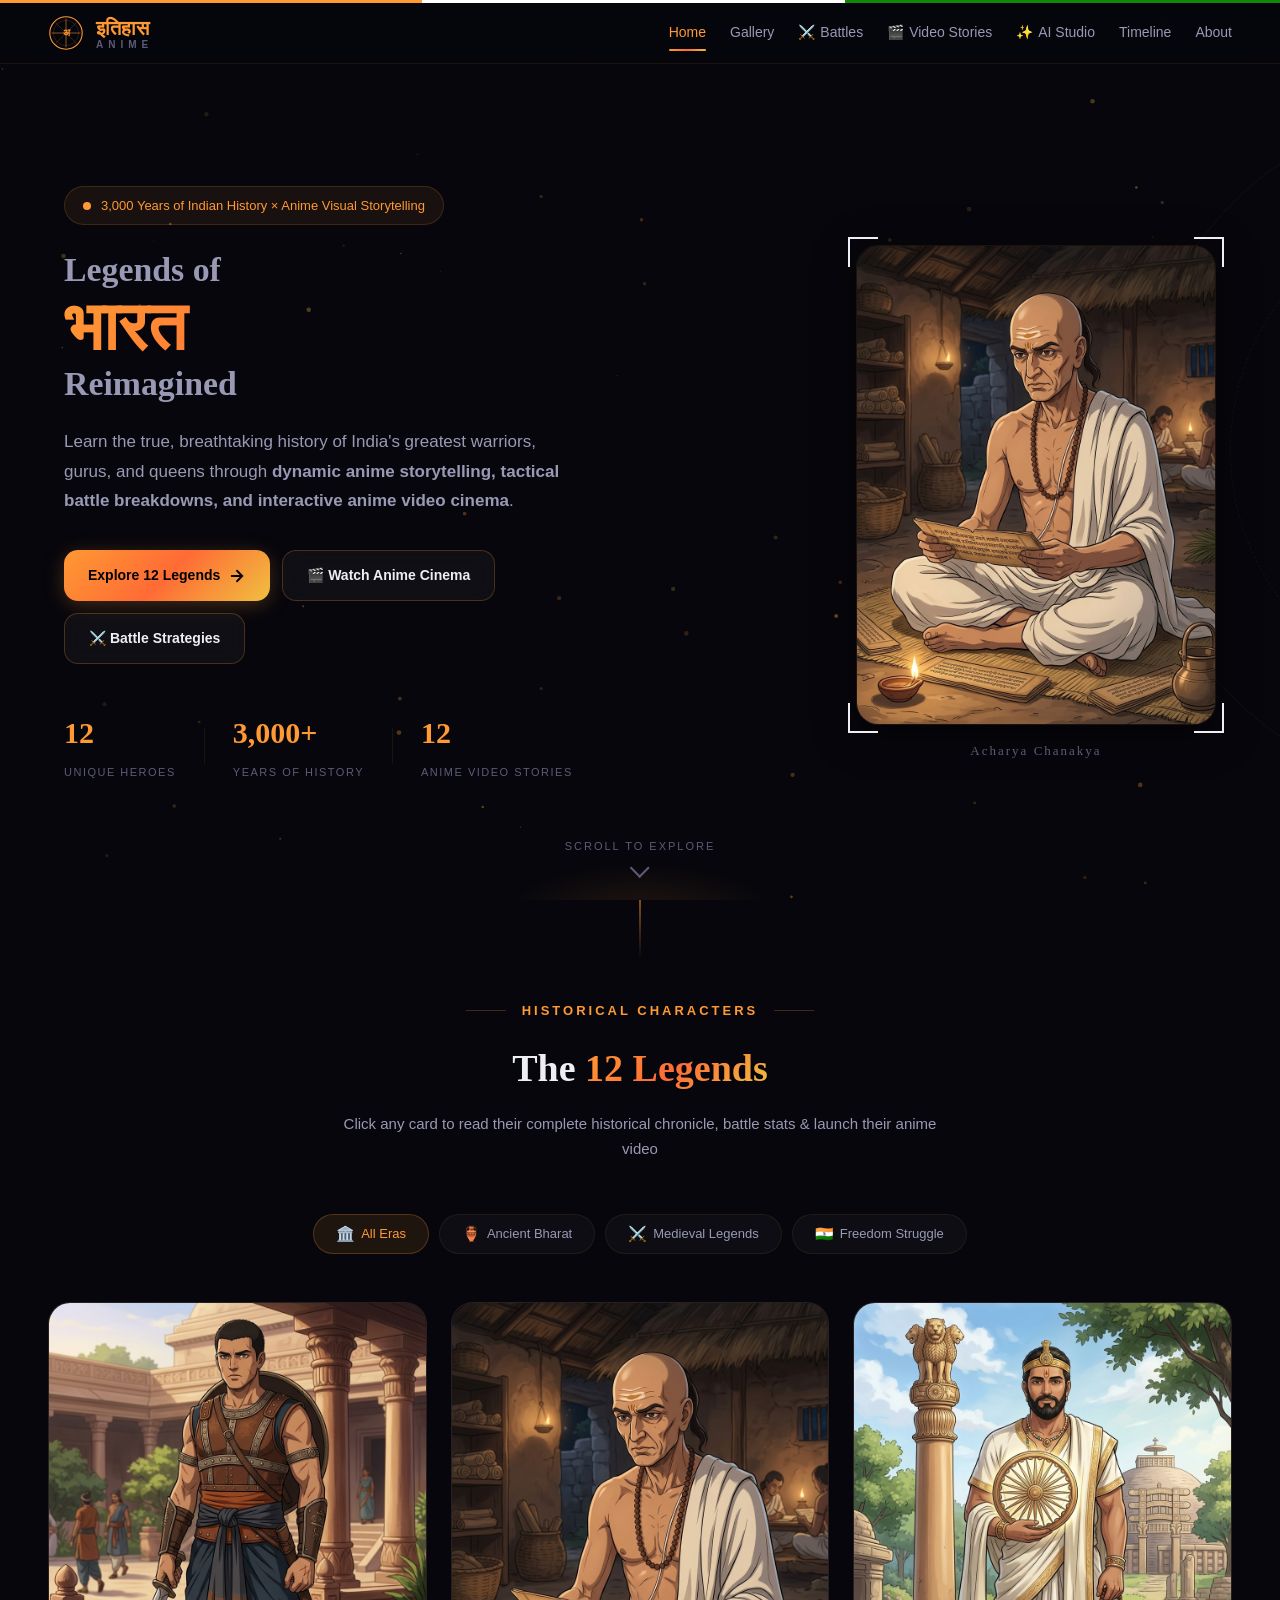
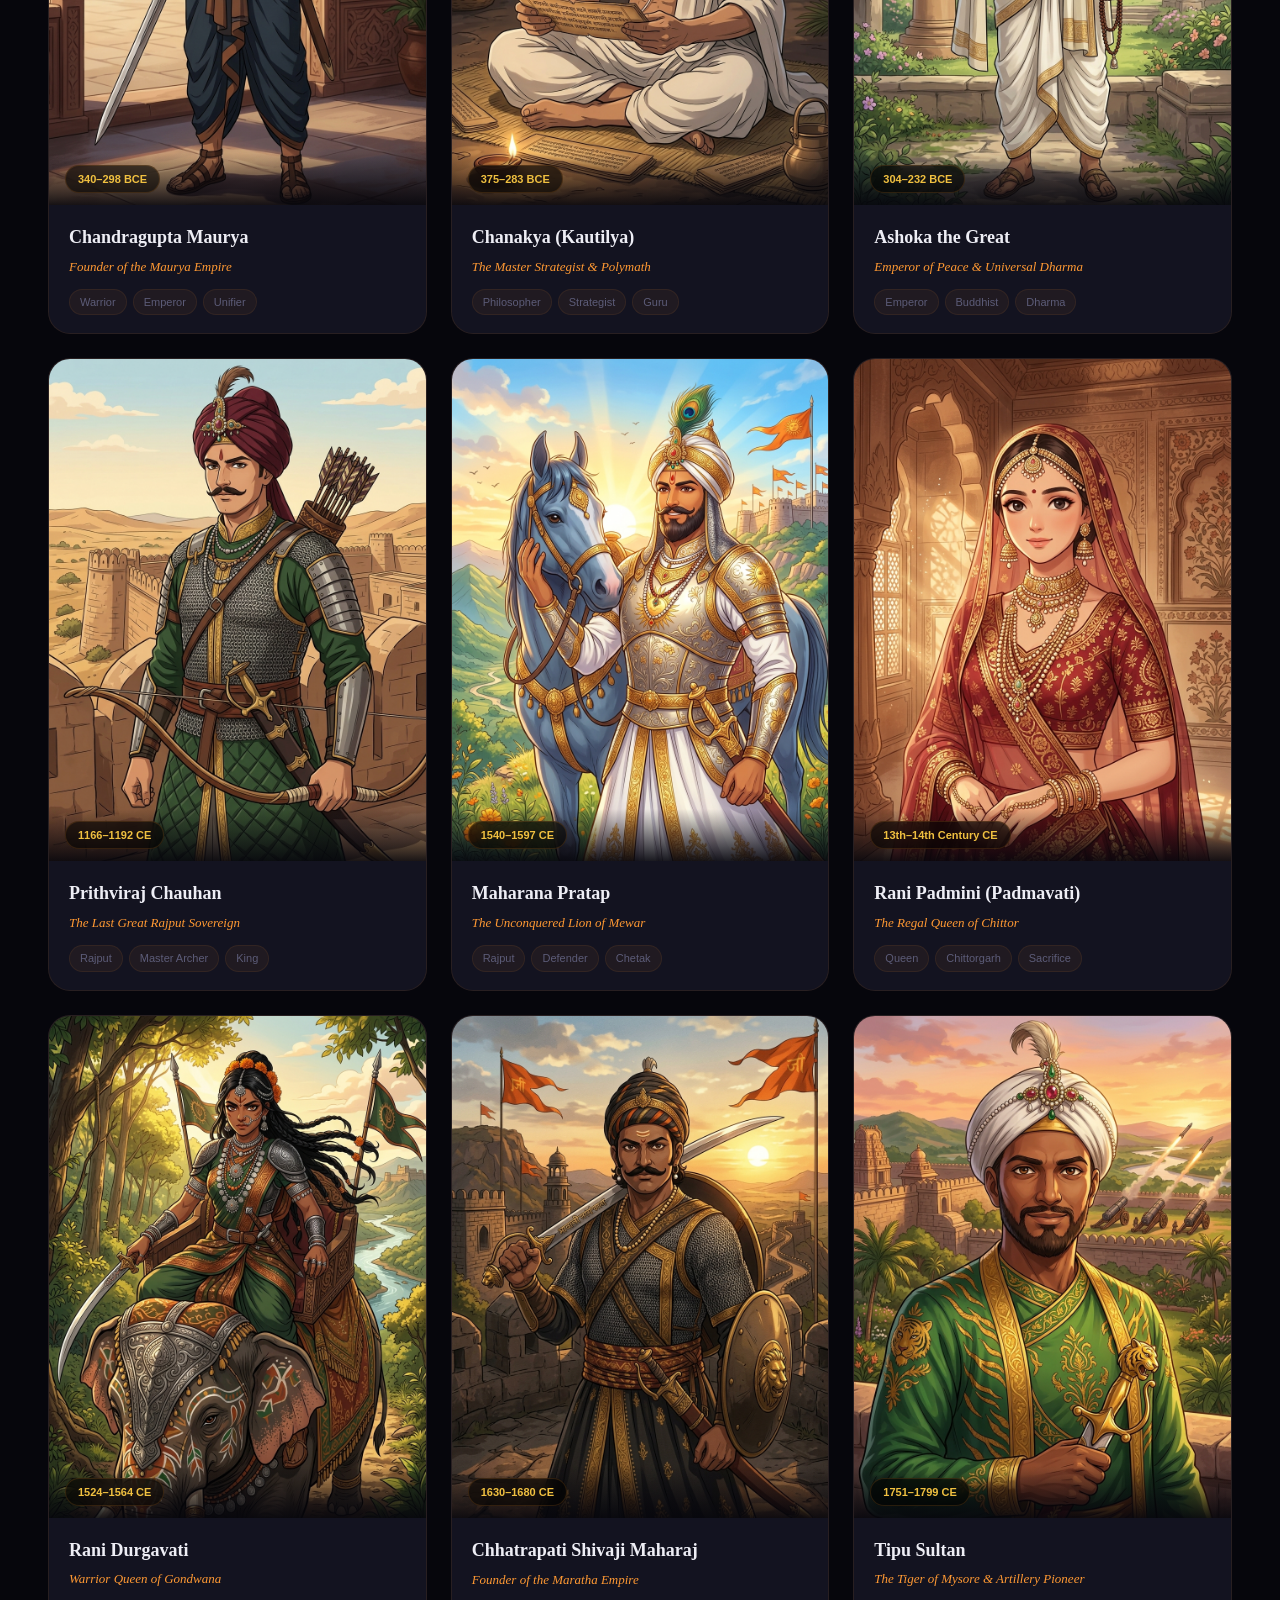
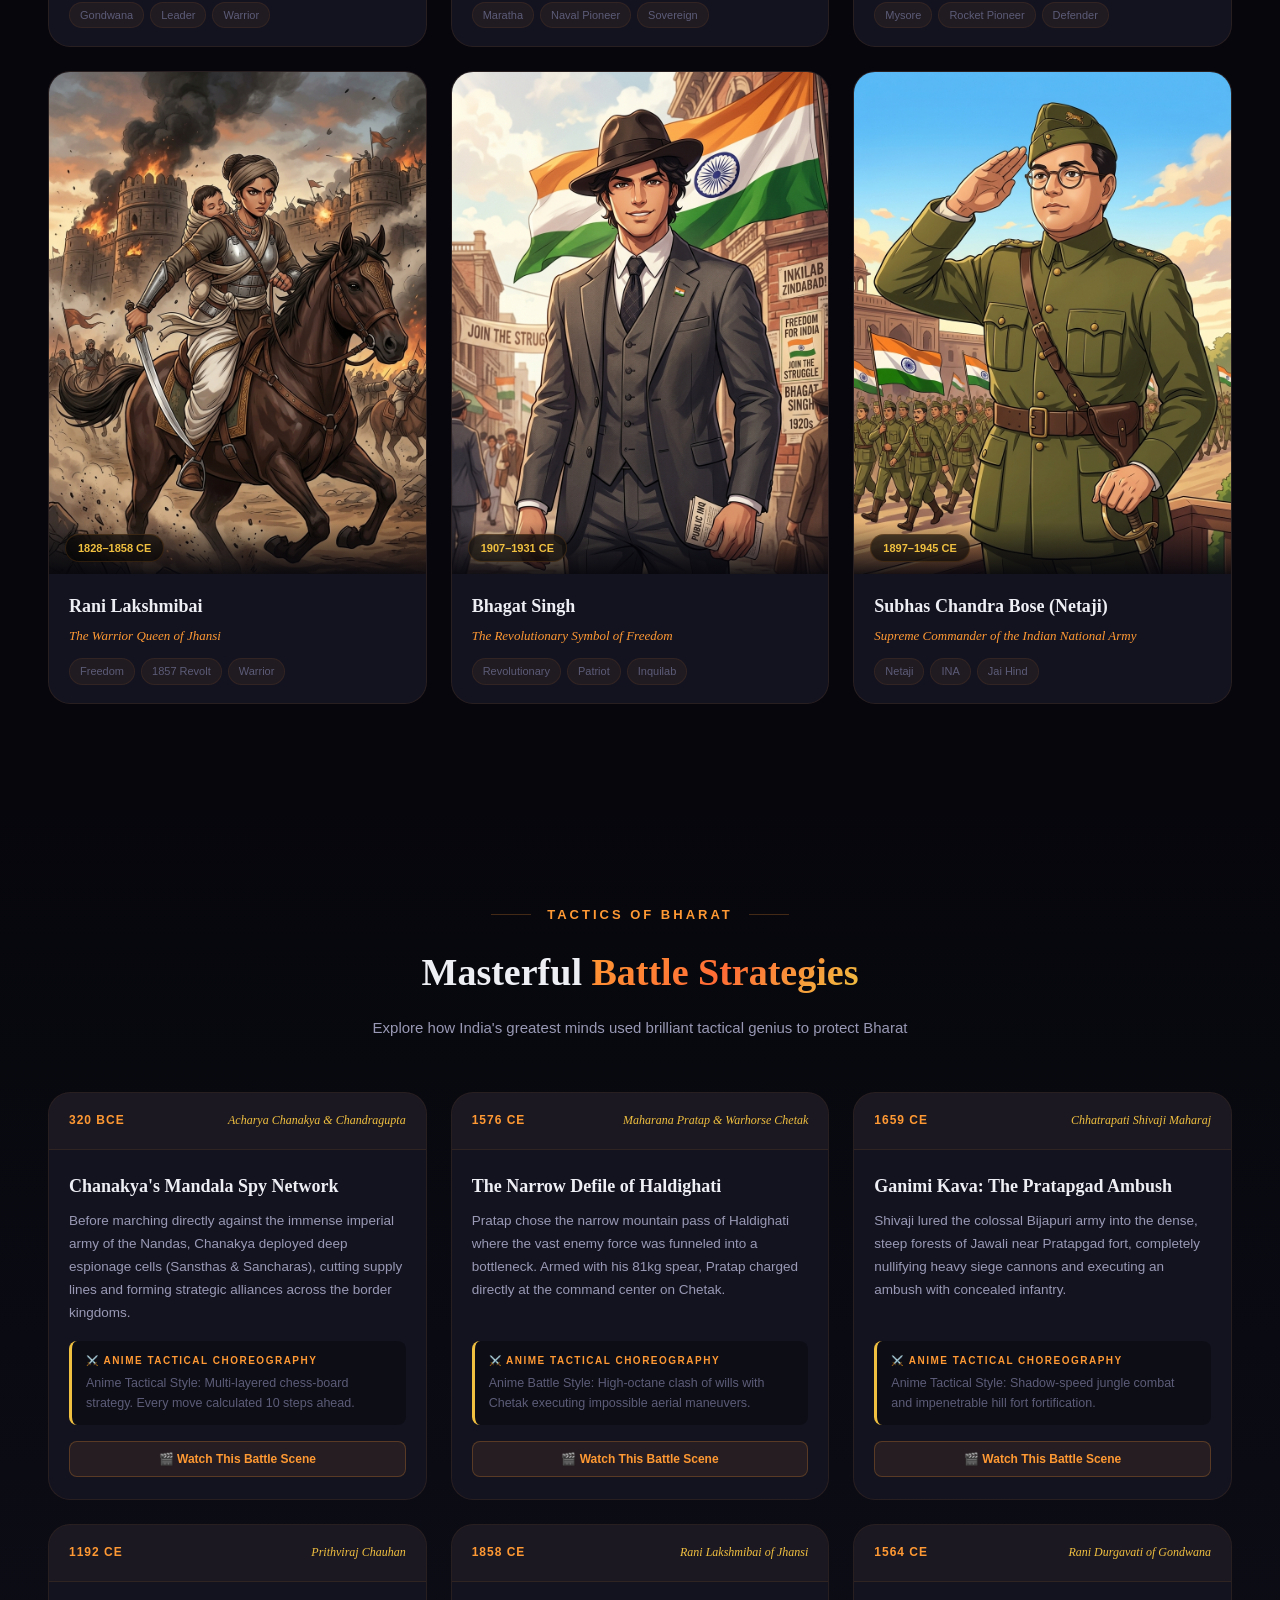
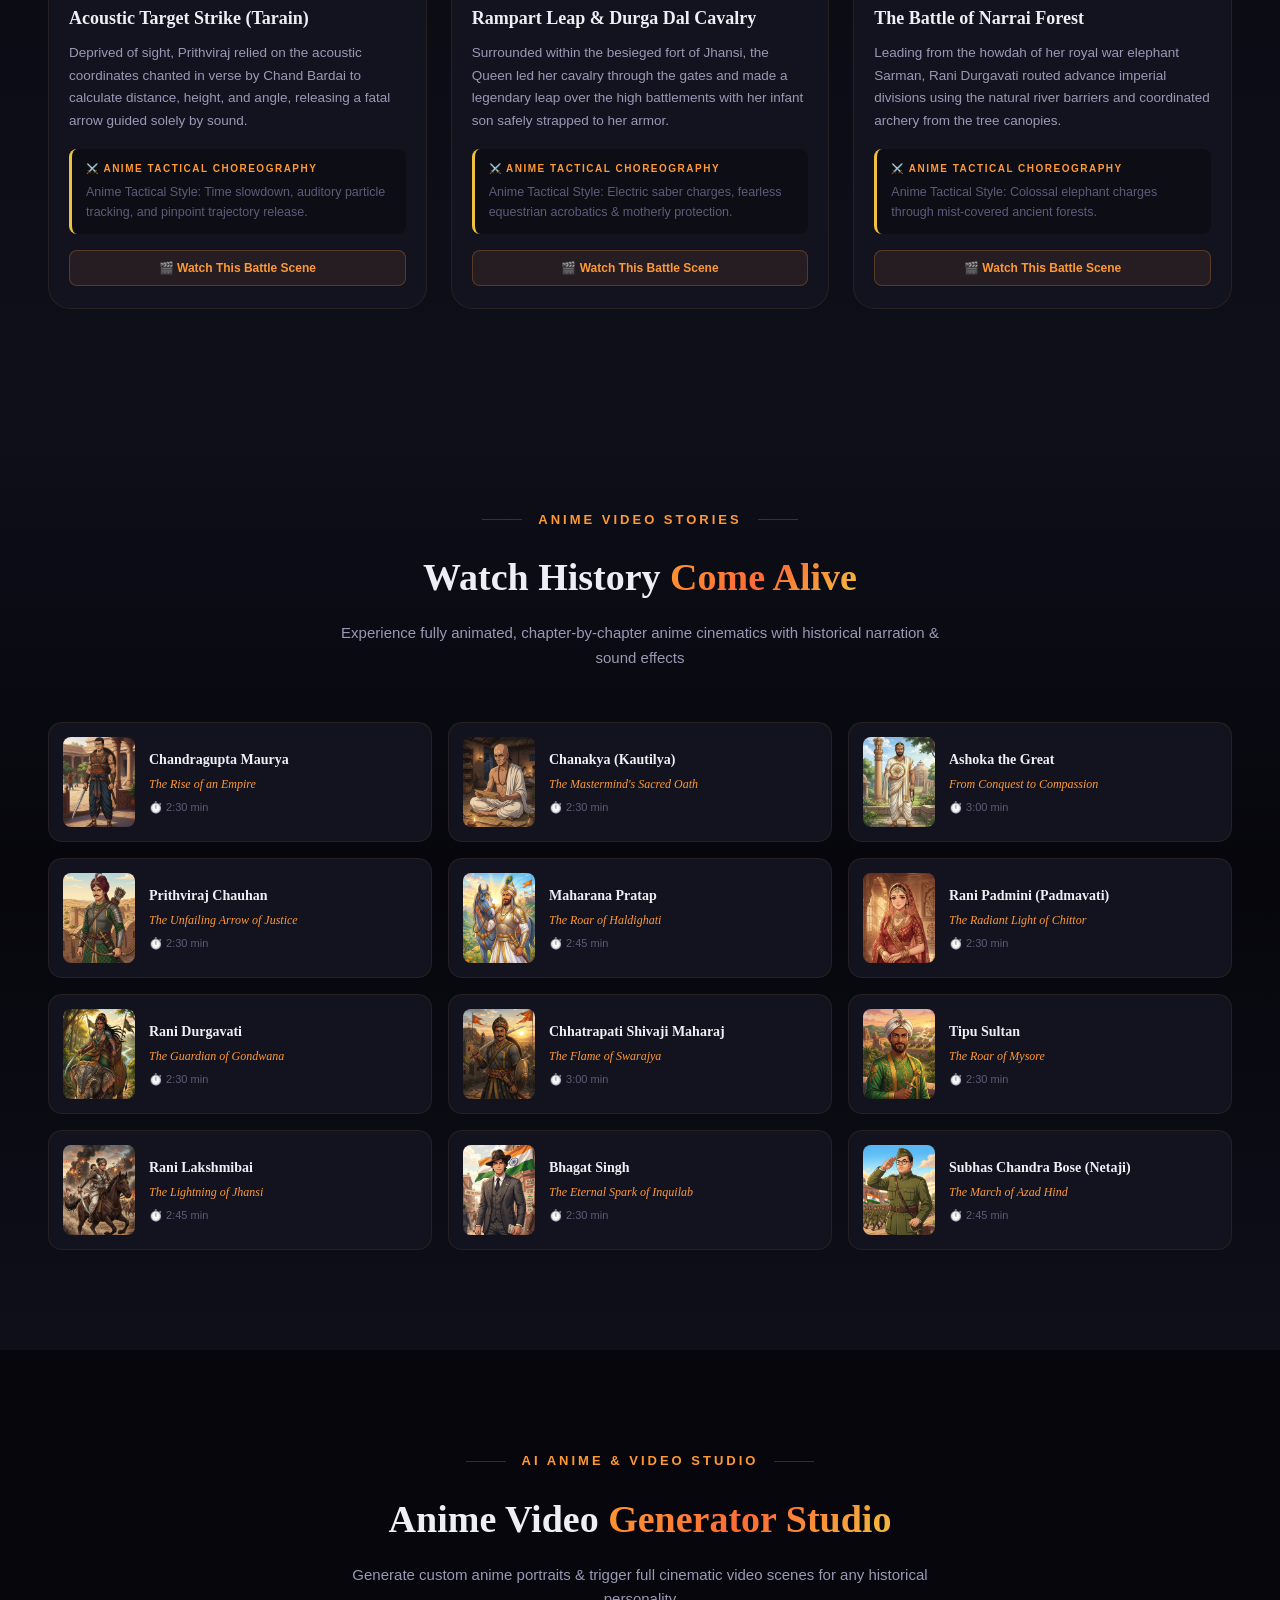
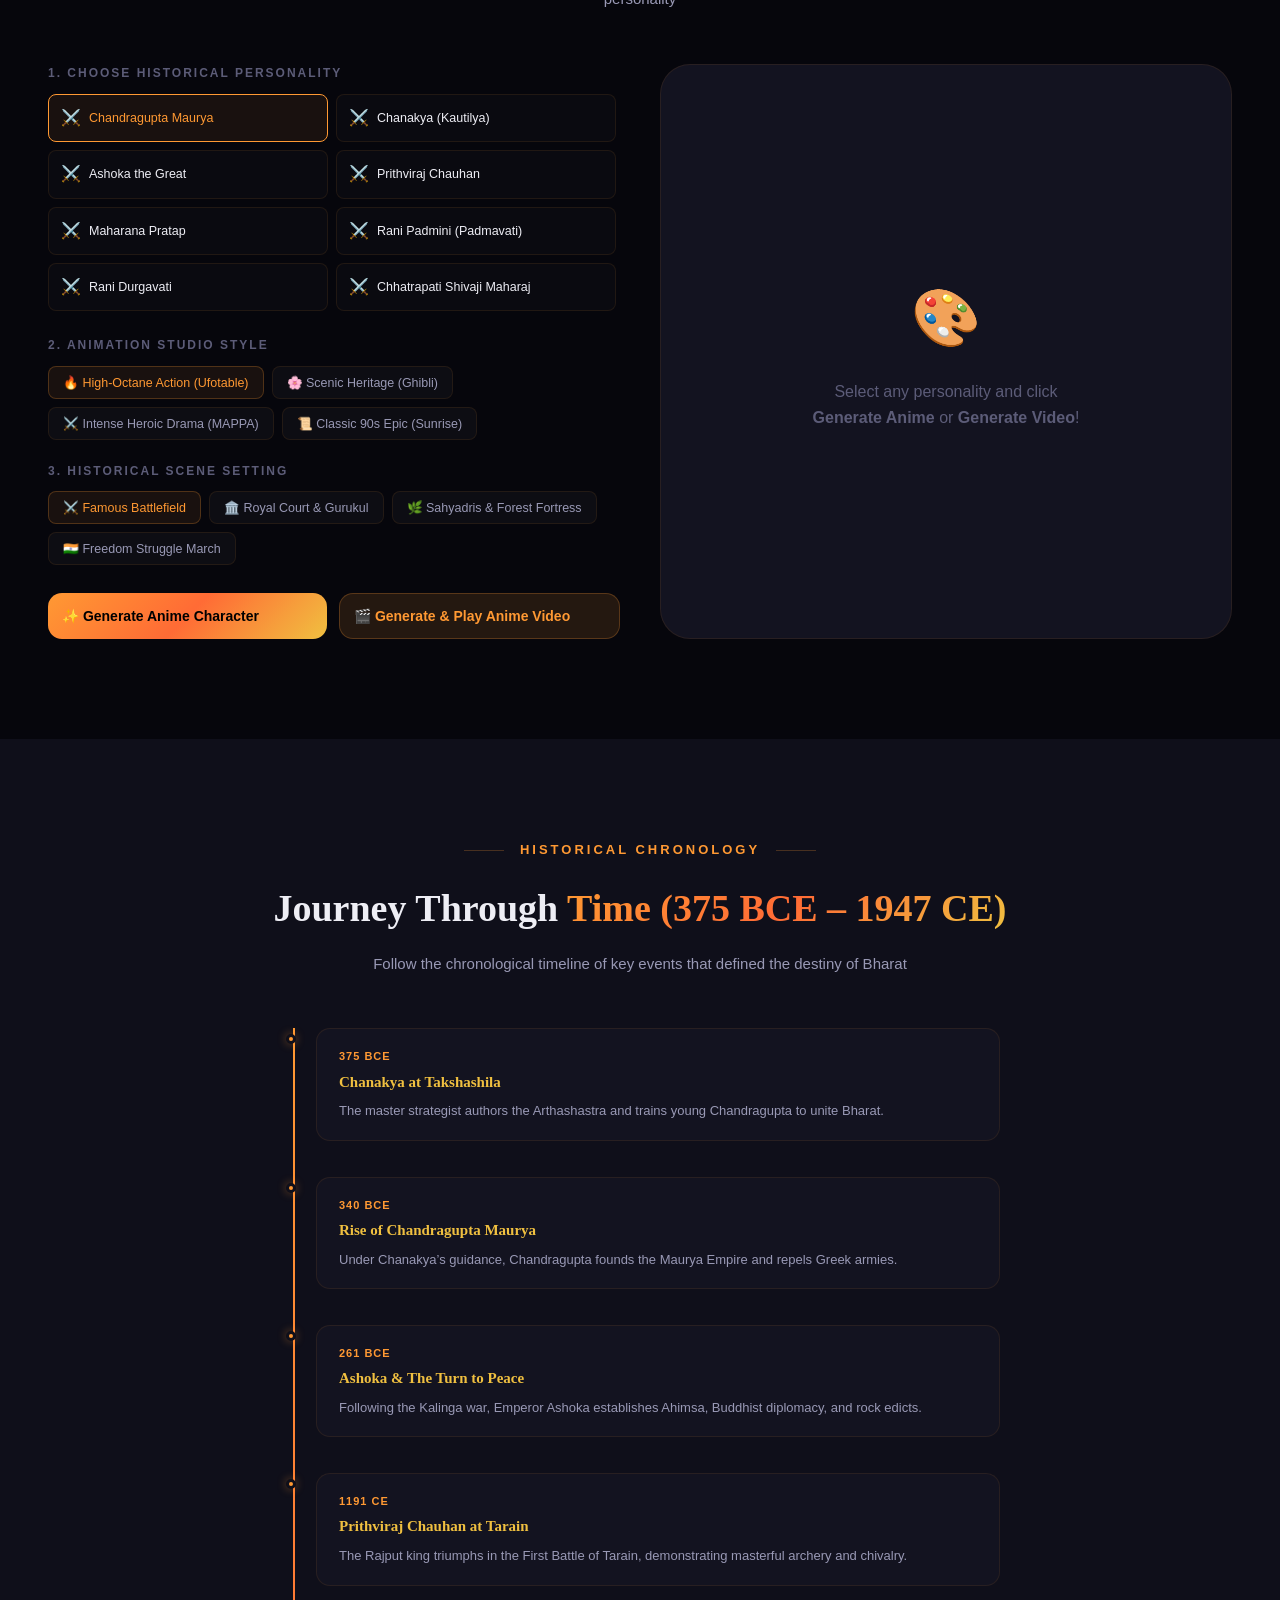
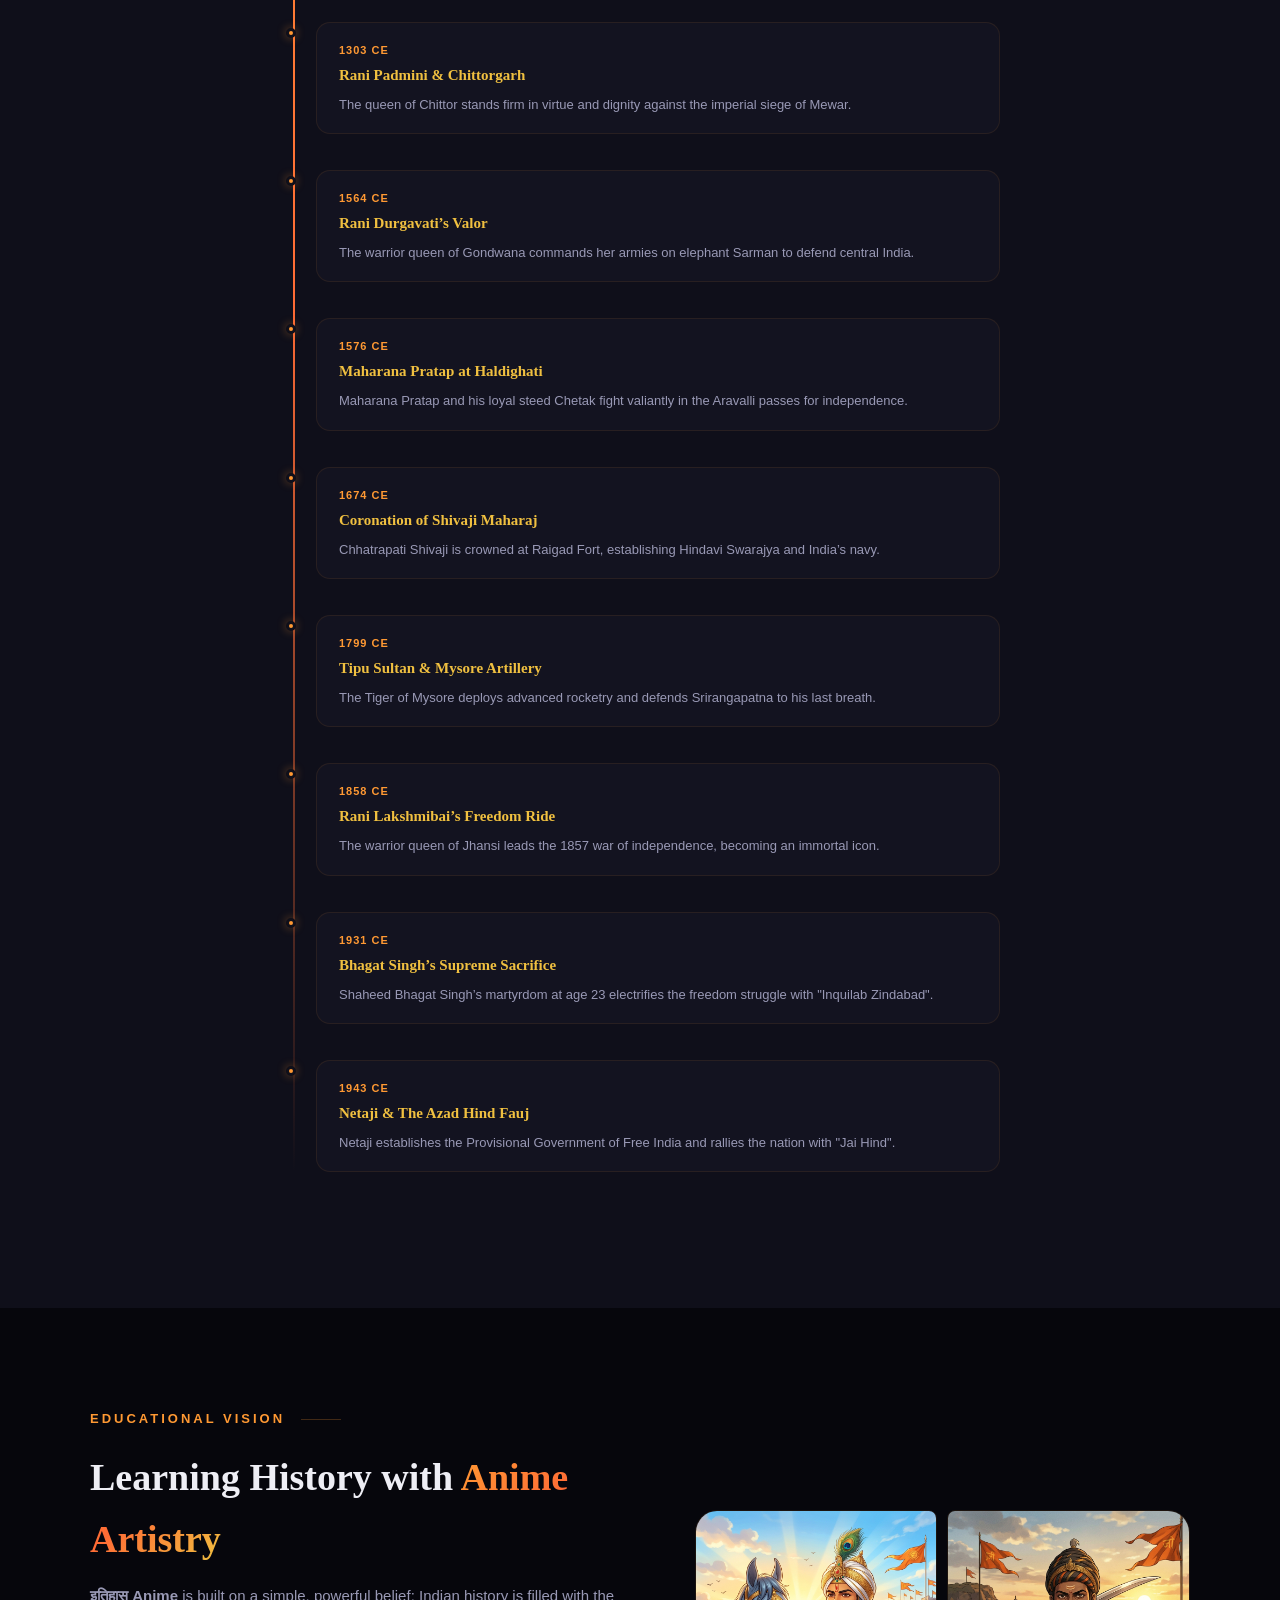
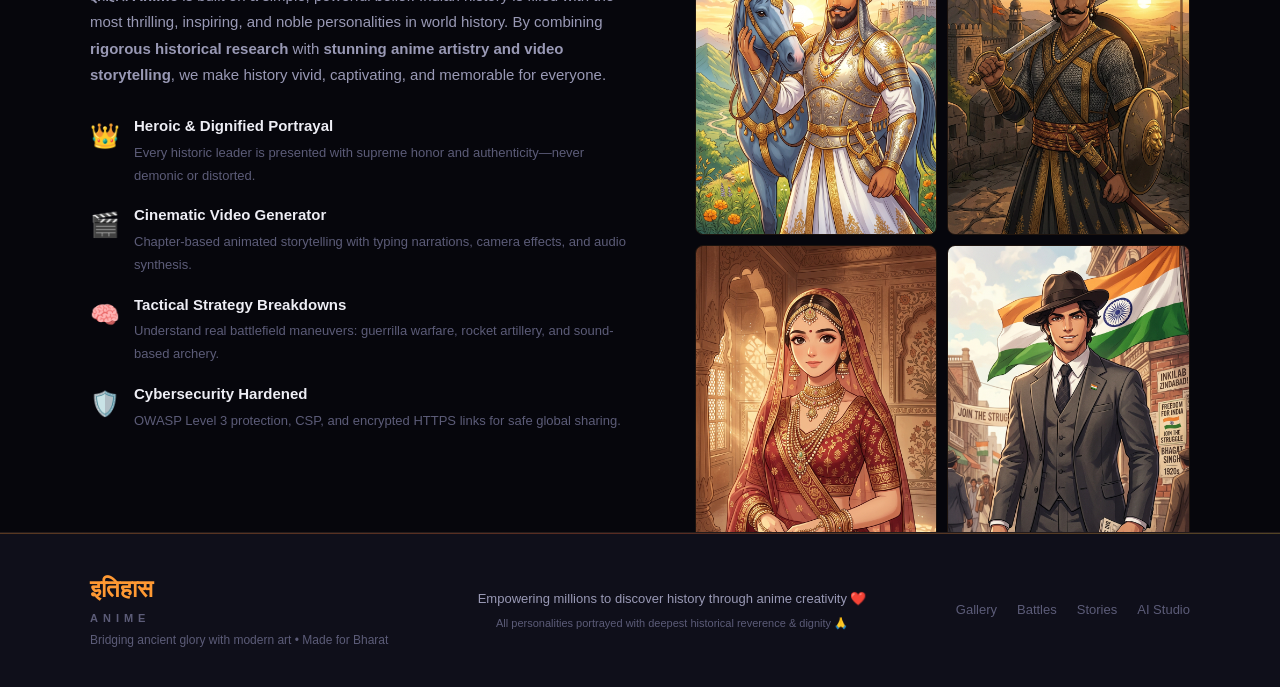
==== commit 062eb9d0: "Add full Voice Narration & Audio Pronunciation to Cinema Video Player with Web Speech API and Mute/U" ====
--- a/index.html
+++ b/index.html
@@ -247,6 +247,10 @@
             <div class="cinema-letterbox bottom"></div>
             <div class="cinema-controls">
                 <button class="cinema-btn" id="cinemaPlayPause" title="Play/Pause">⏸️</button>
+                <button class="cinema-btn cinema-voice-btn" id="cinemaVoiceToggle" title="Voice Narration (Mute/Unmute)">
+                    <span>🎙️</span>
+                    <span id="voiceStatus" style="font-size:11px;font-family:var(--ff-body);margin-left:4px;color:var(--gold);font-weight:600;">VOICE: ON</span>
+                </button>
                 <div class="cinema-progress"><div class="cinema-progress-bar" id="cinemaProgressBar"></div><div class="cinema-chapter-dots" id="cinemaChapterDots"></div></div>
                 <span class="cinema-time" id="cinemaTime">00:00</span>
                 <button class="cinema-btn" id="cinemaFullscreen" title="Fullscreen">⛶</button>
